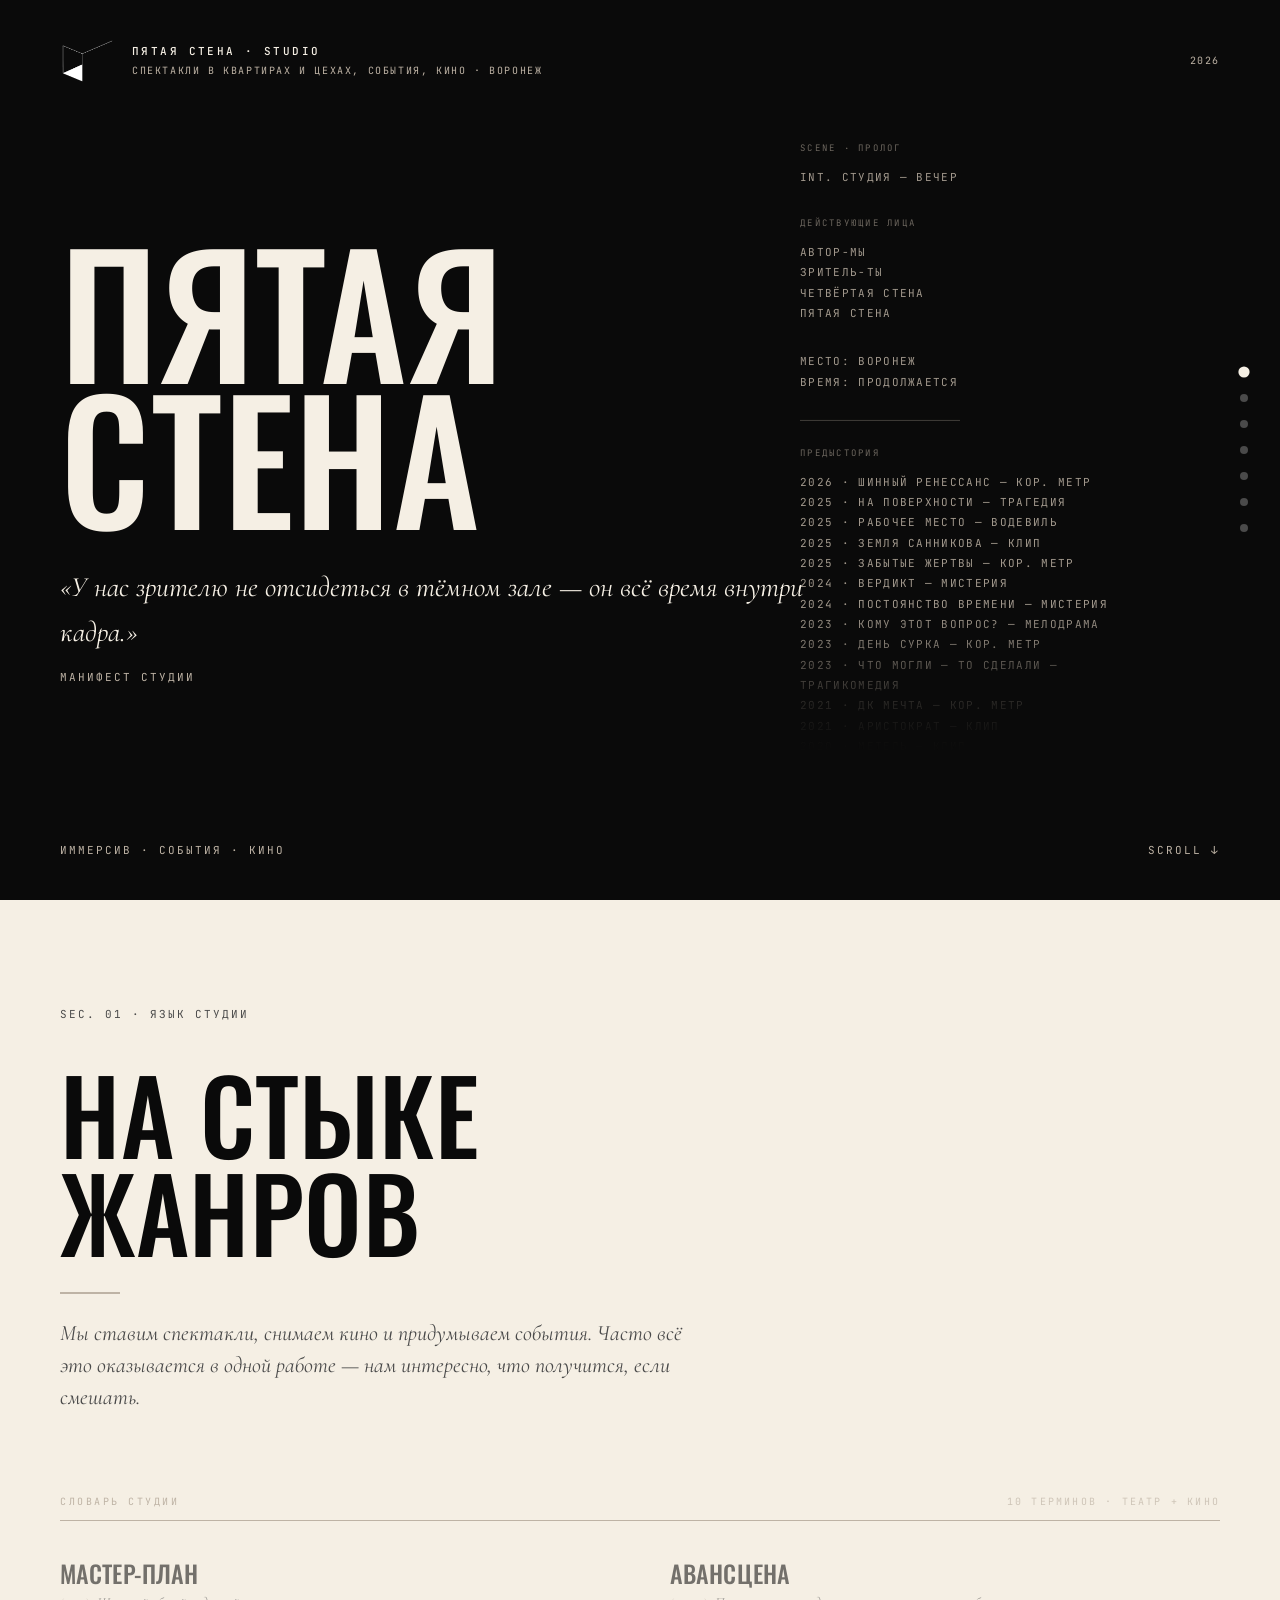
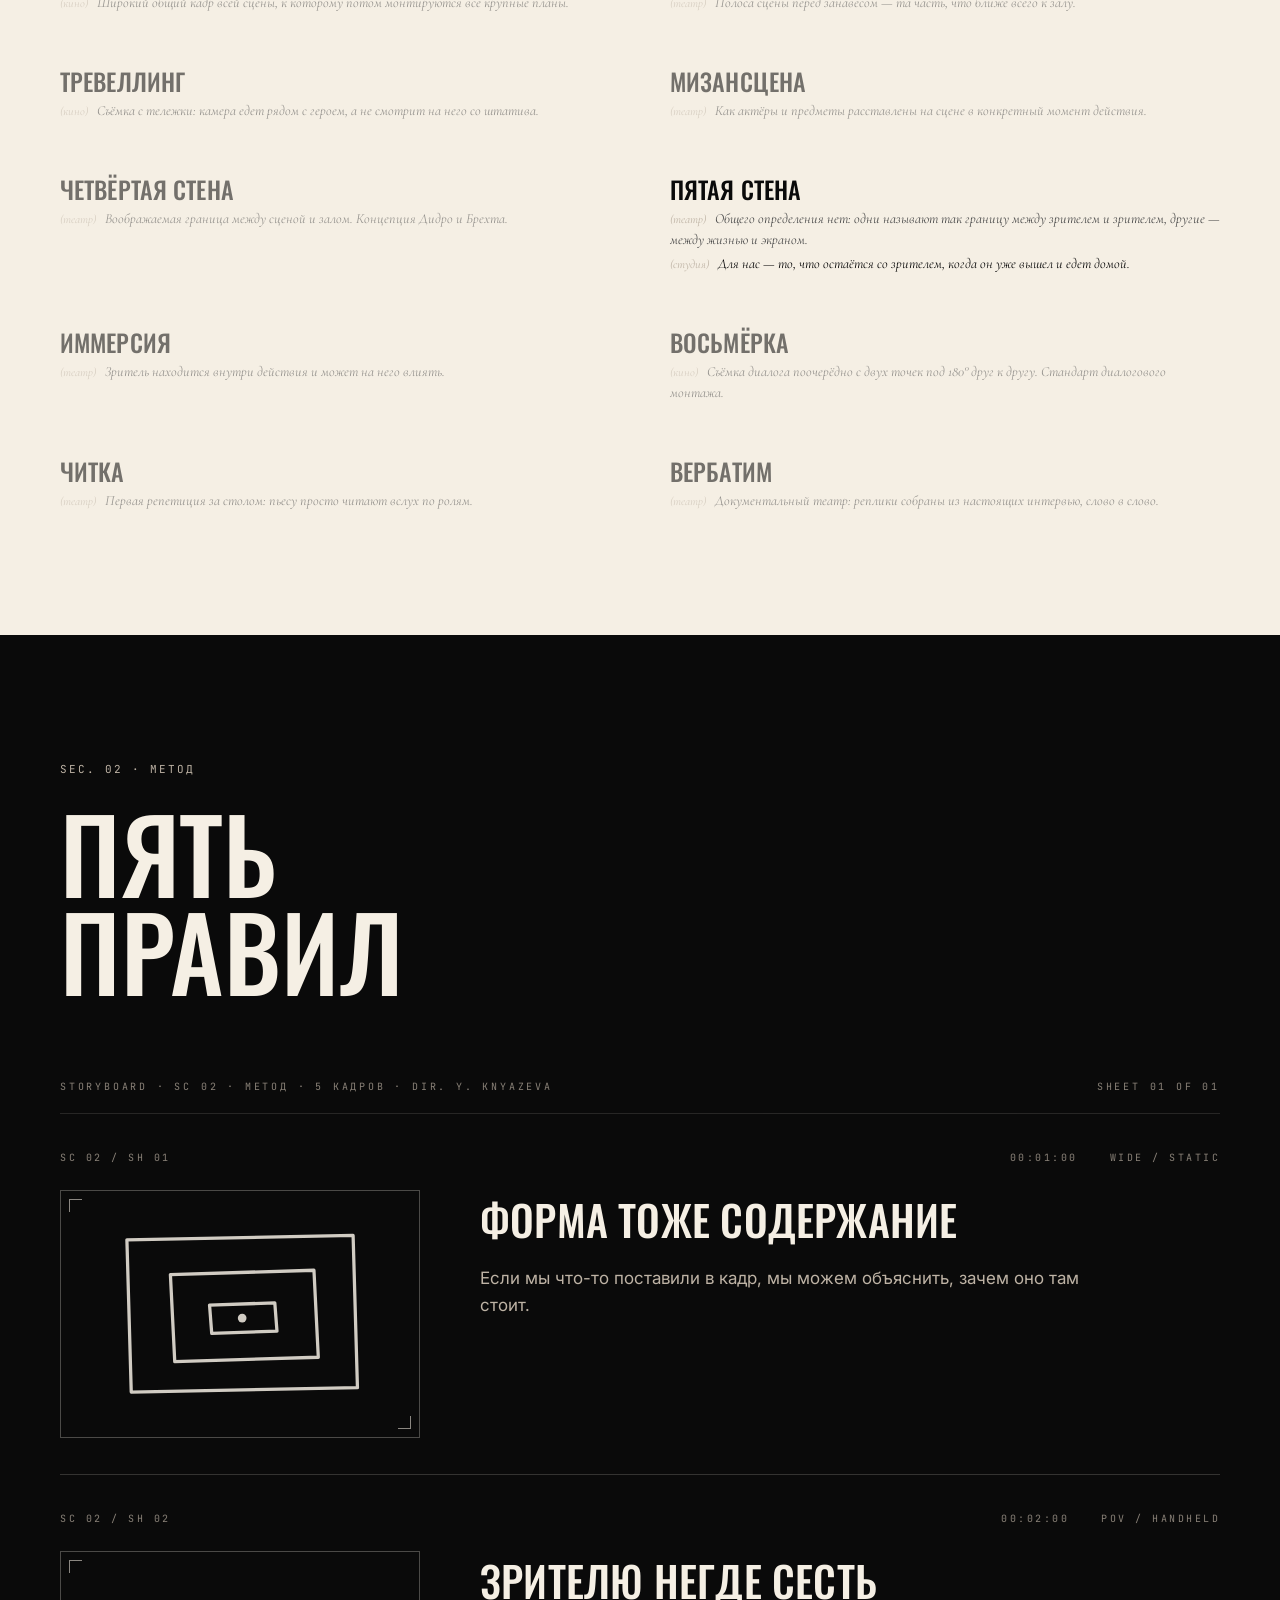
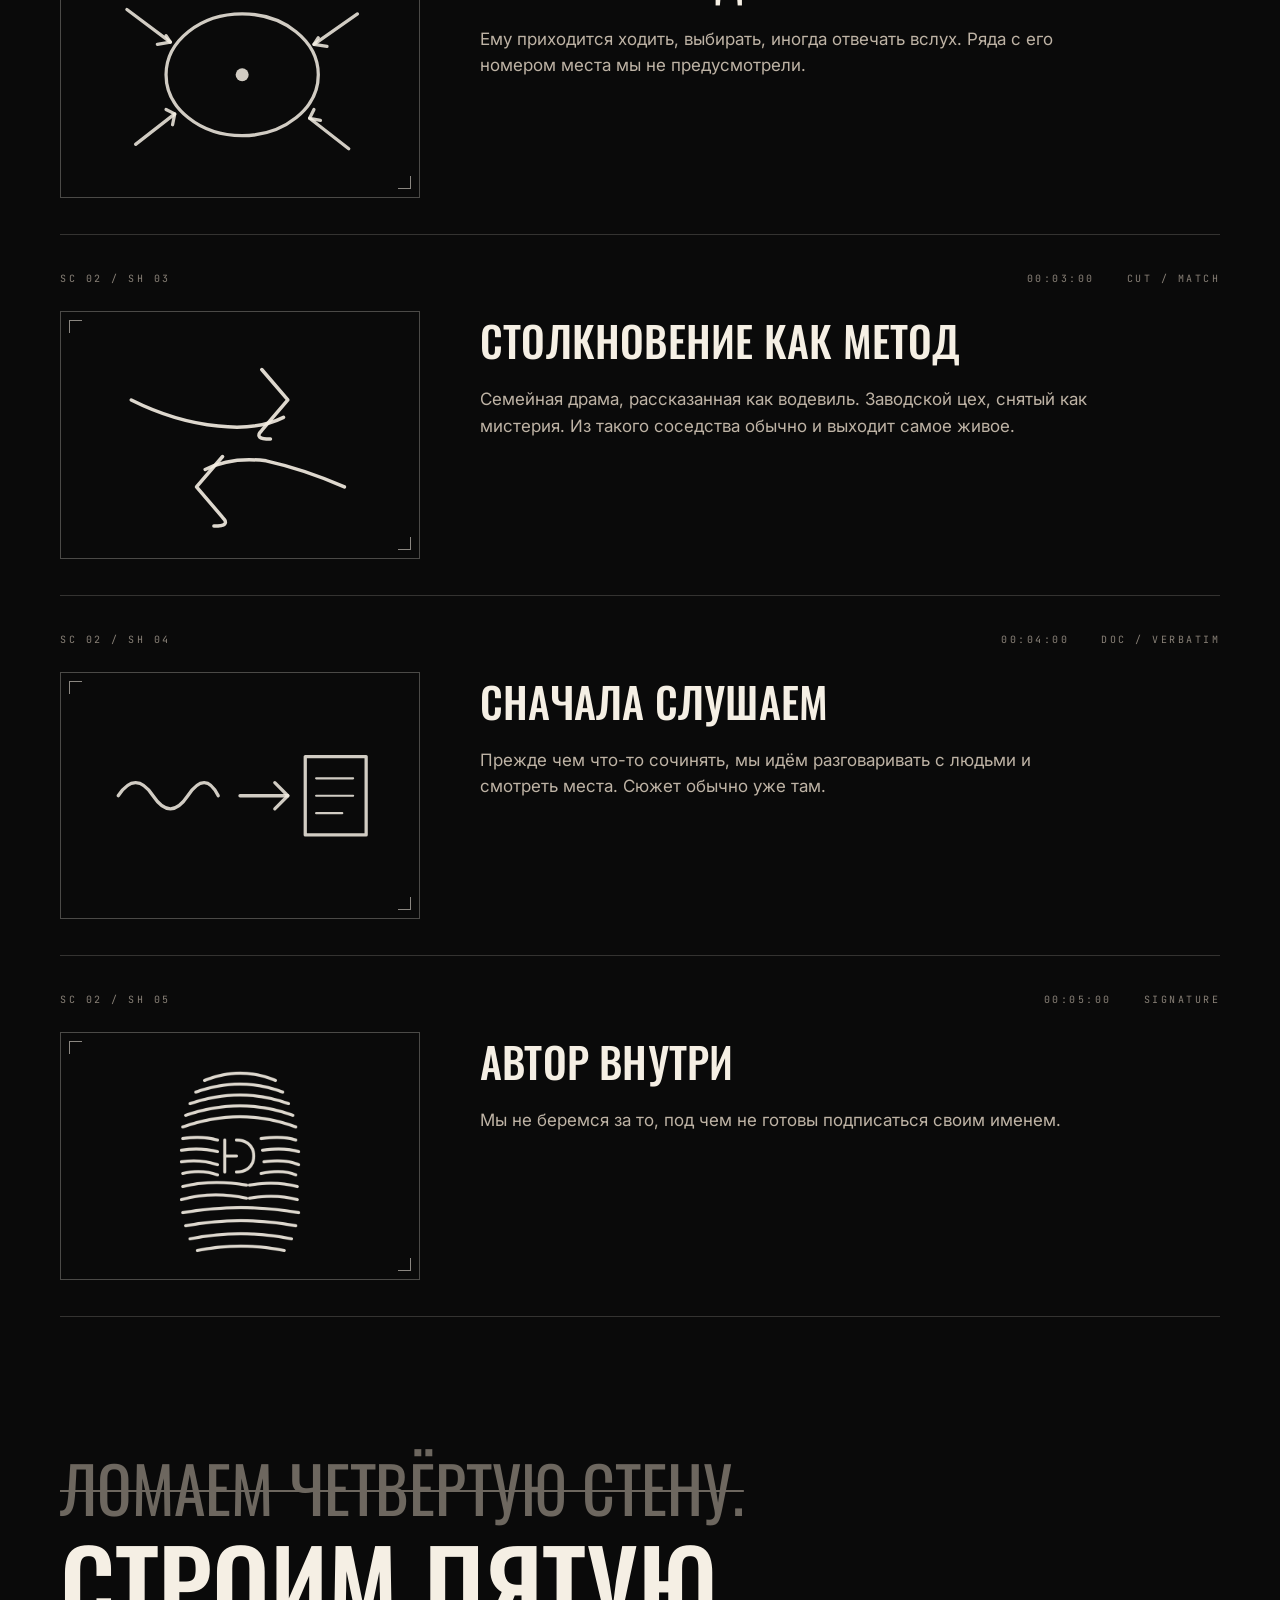
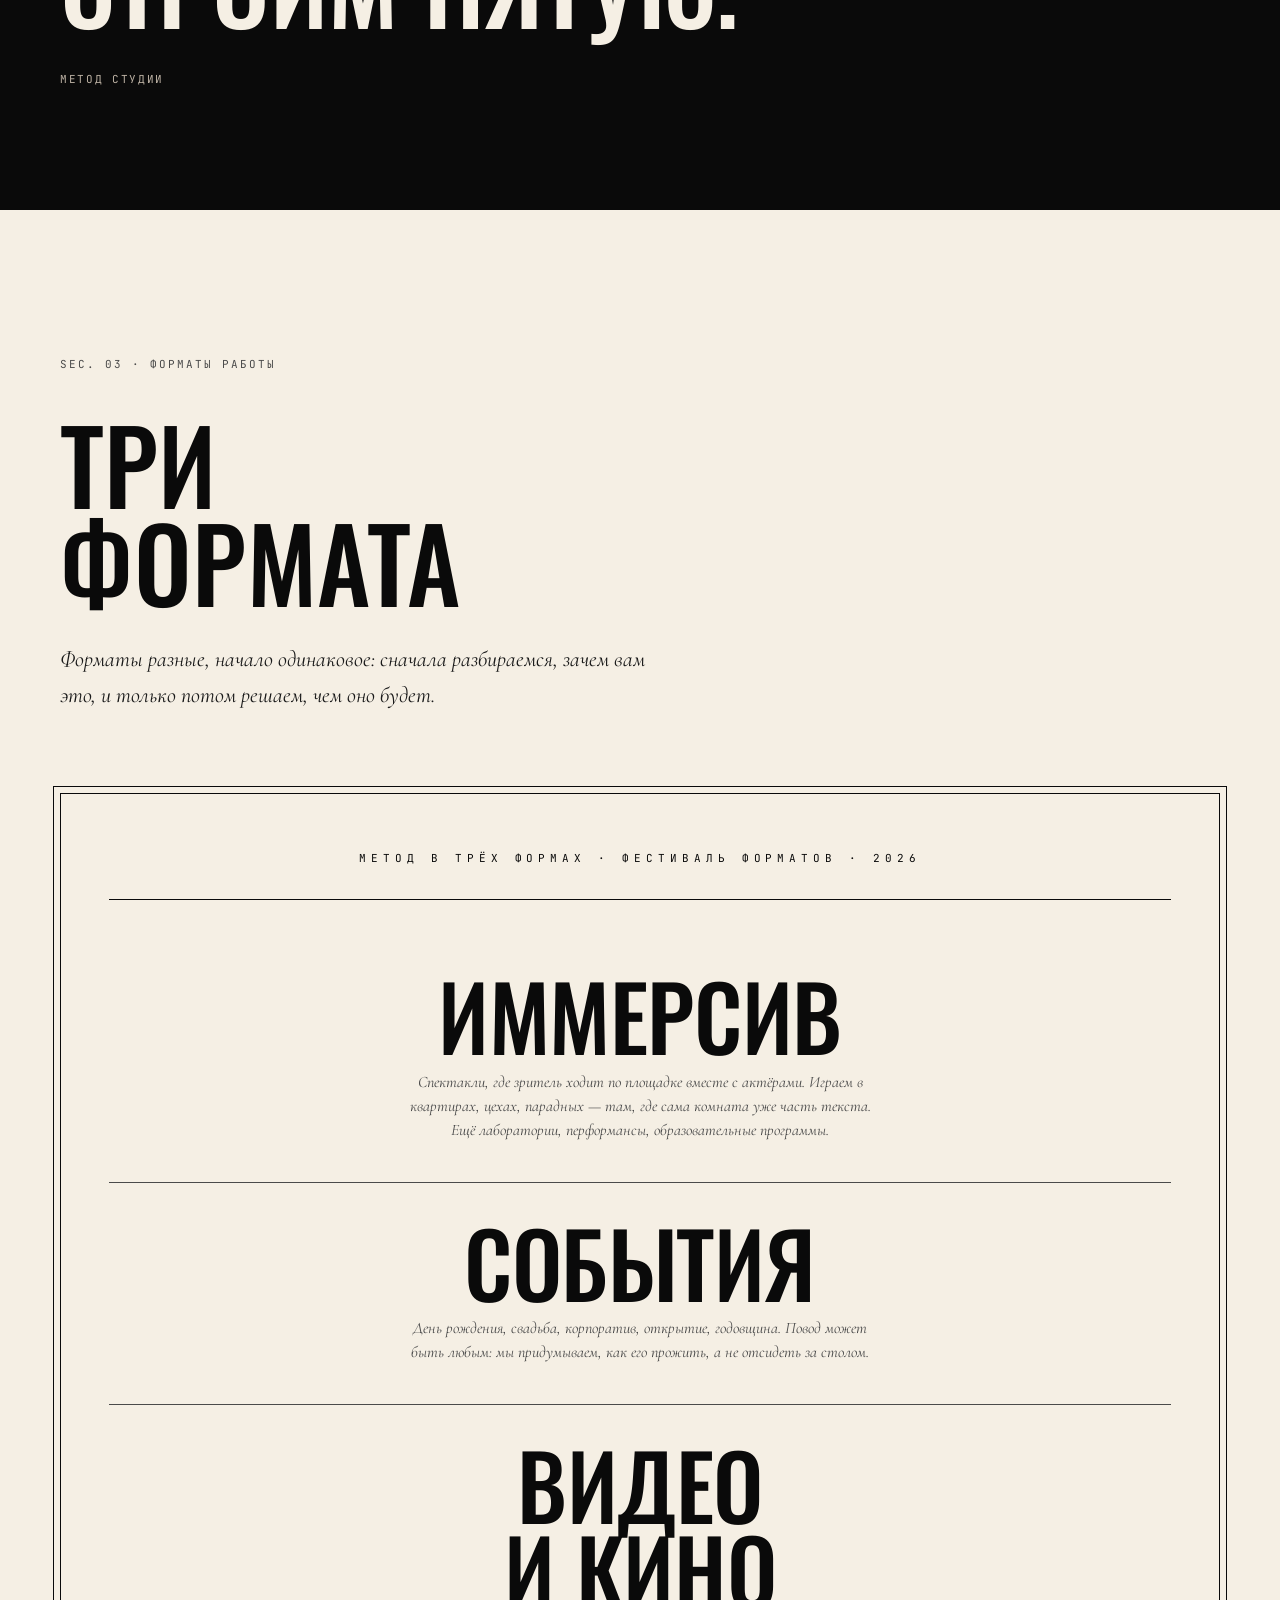
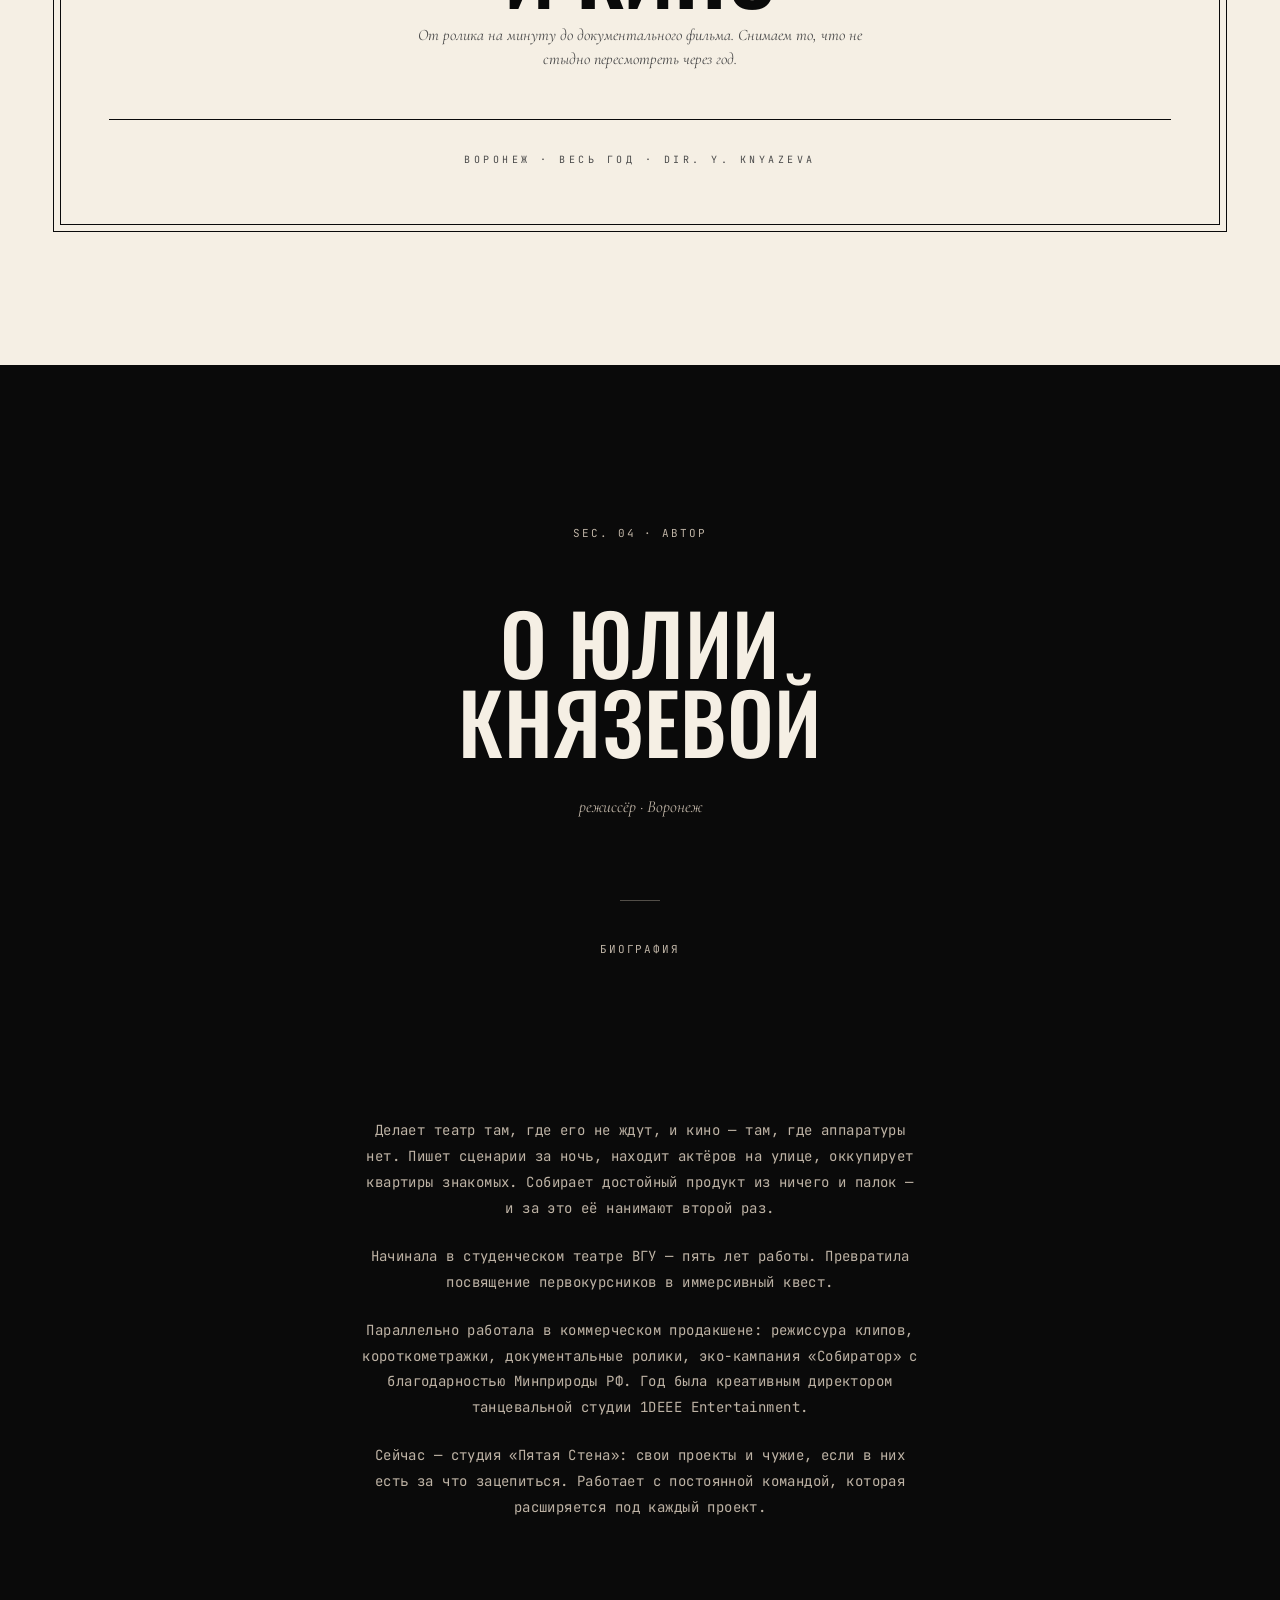
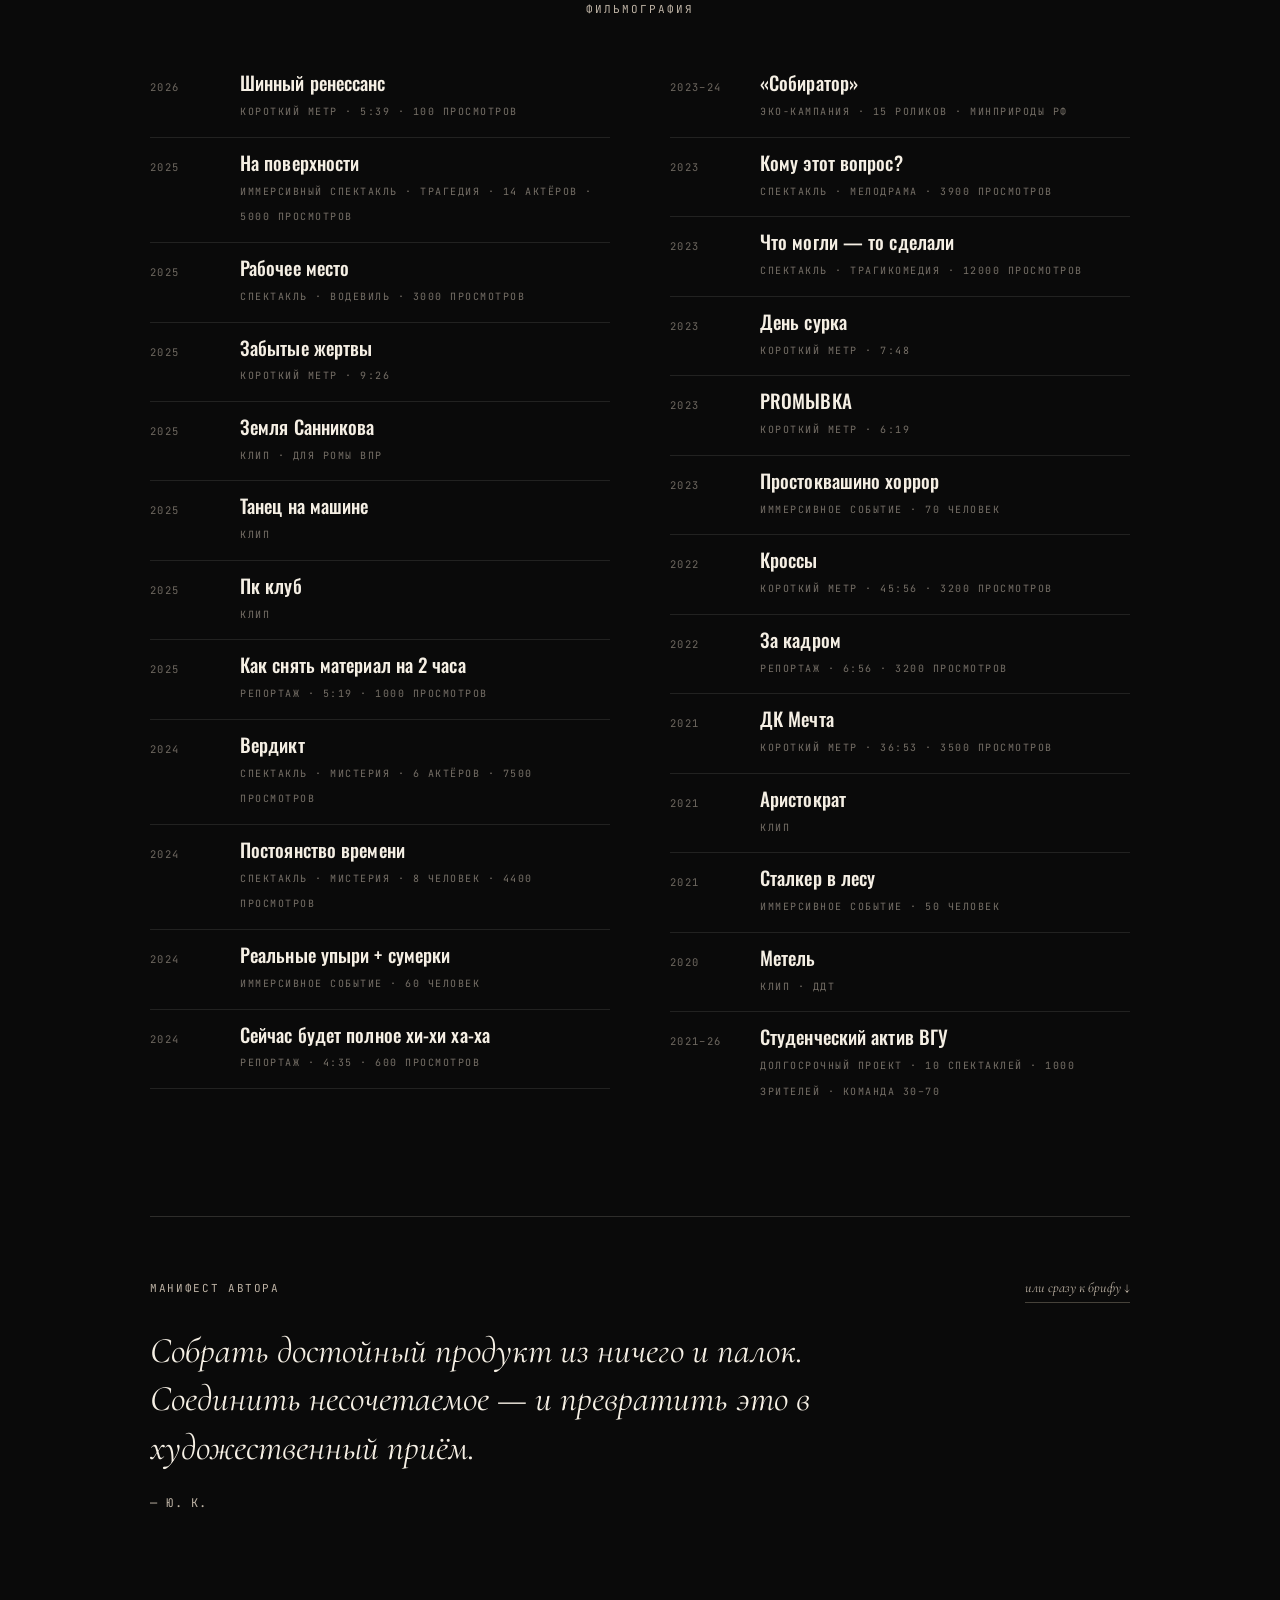
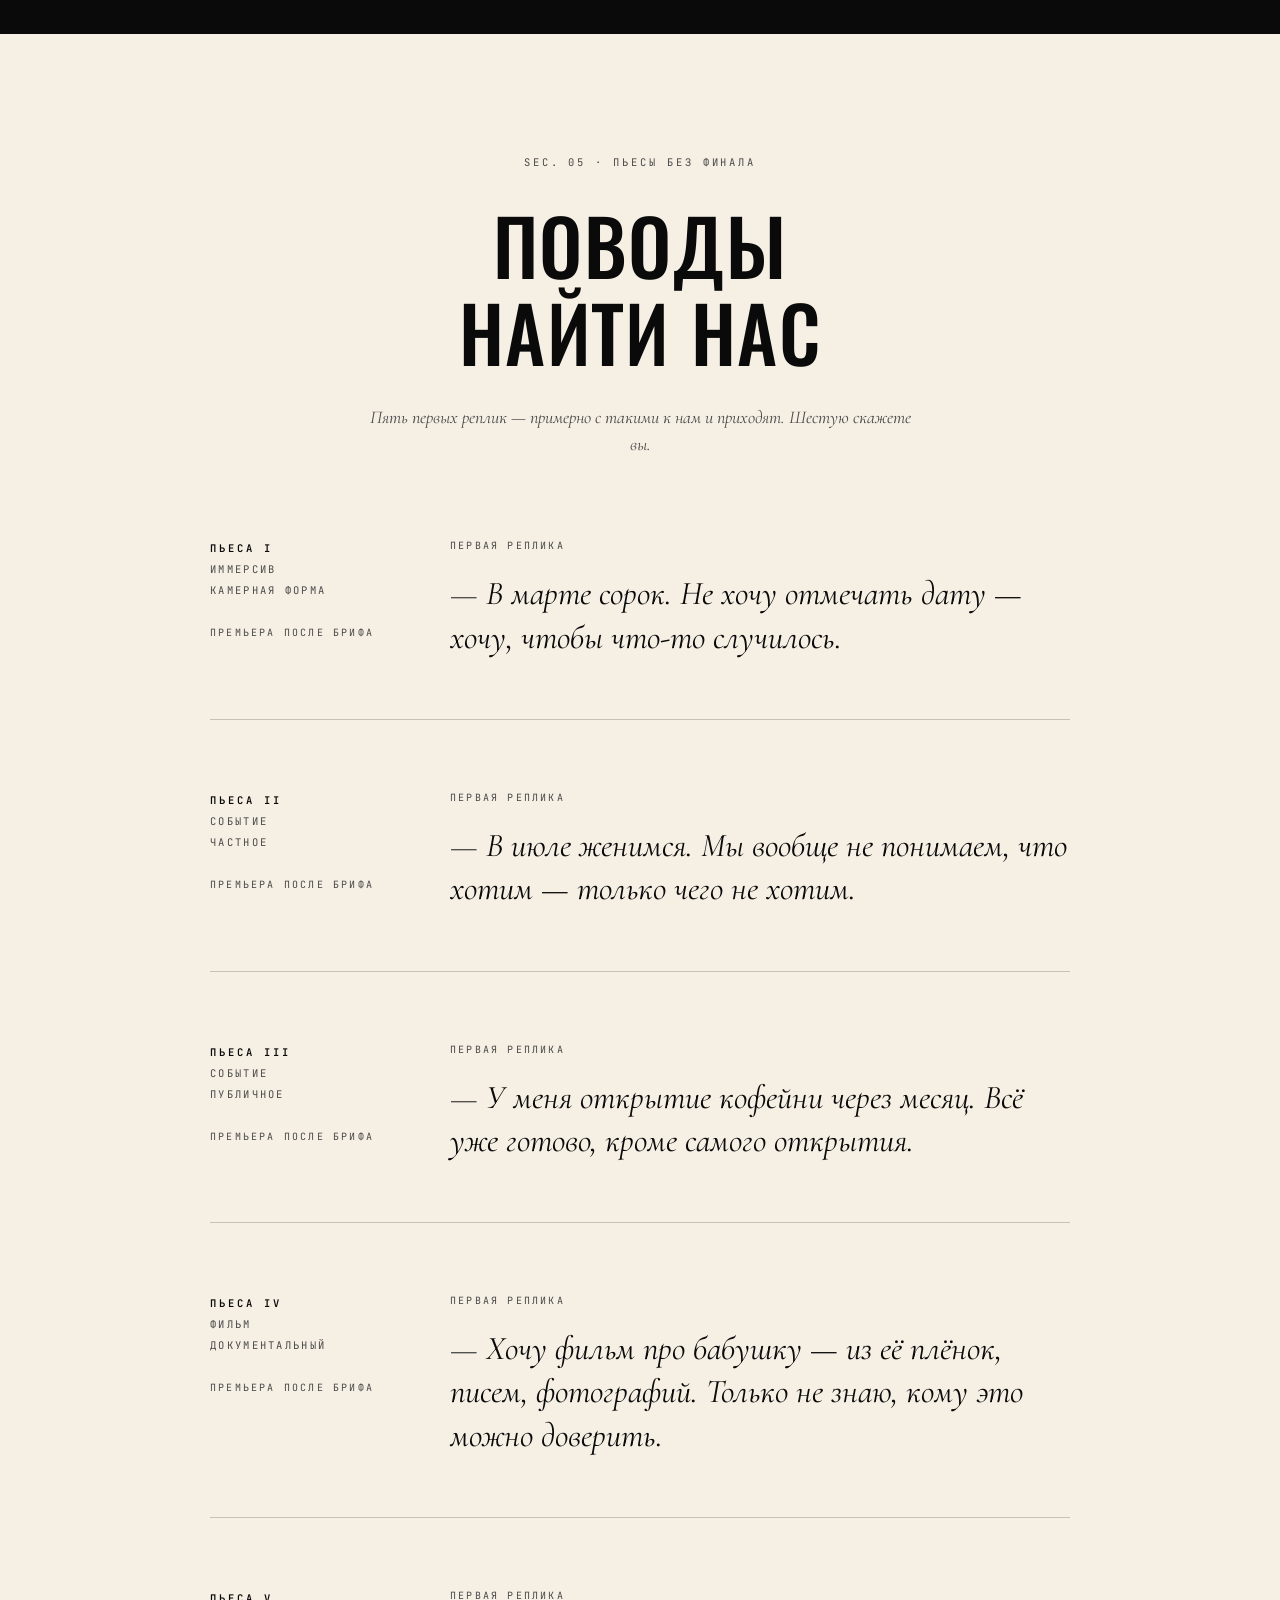
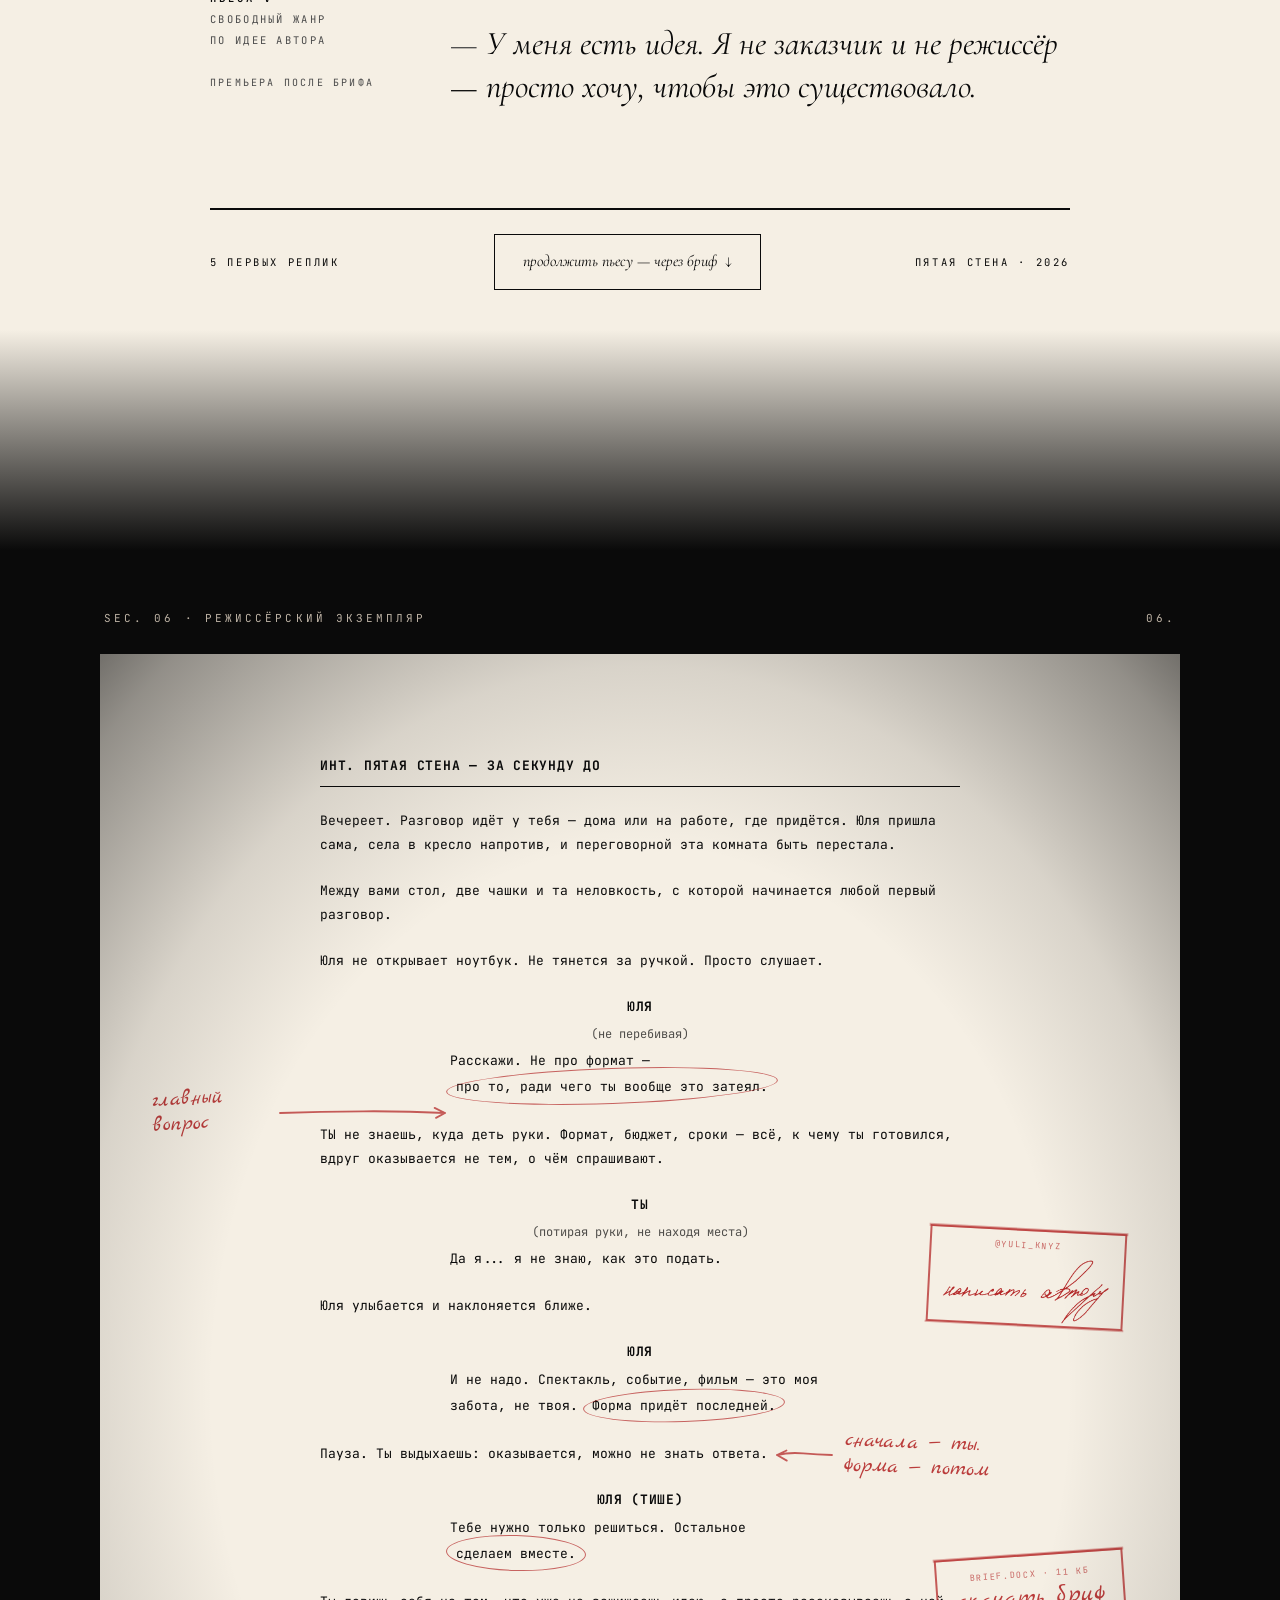
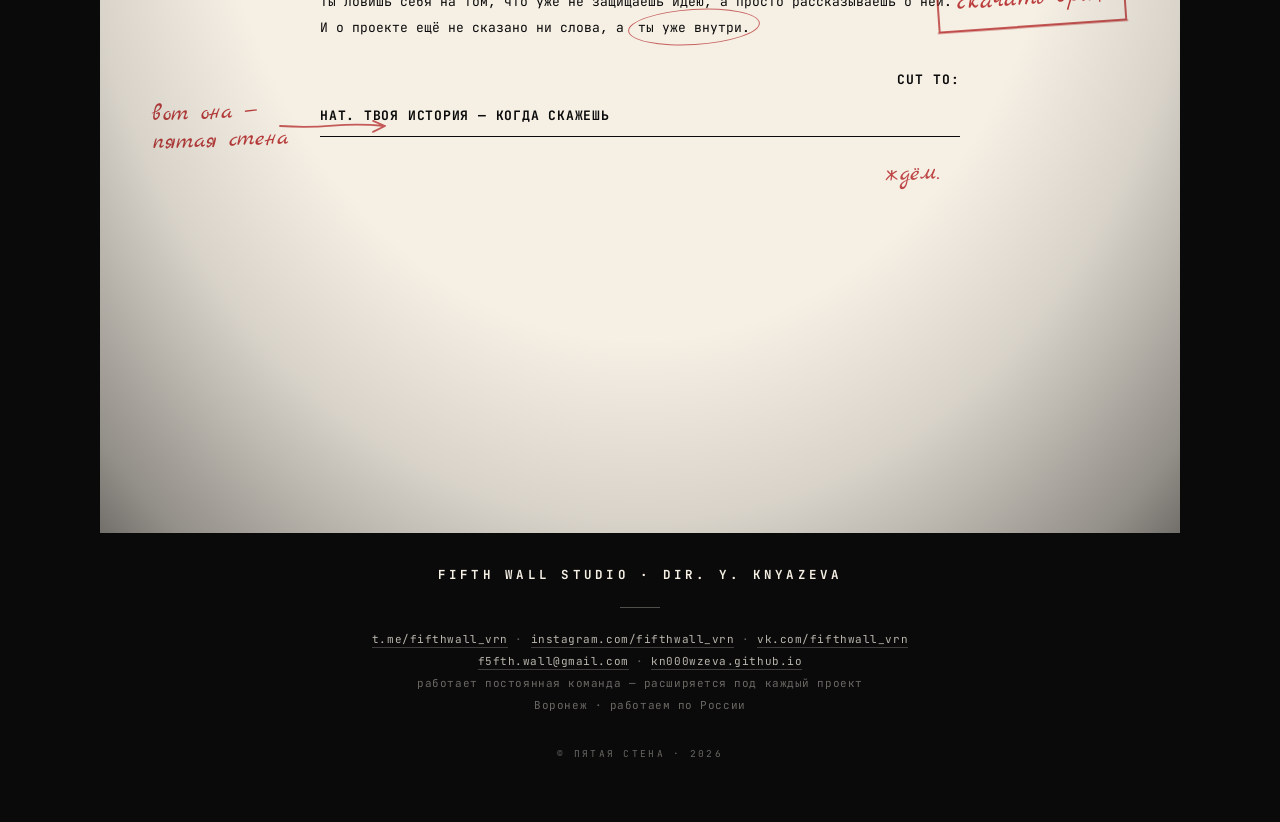
==== v2/index.html @ f8dc5086 "update" ====
<!DOCTYPE html>
<html lang="ru">
<head>
<meta charset="UTF-8">
<meta name="viewport" content="width=device-width, initial-scale=1.0">
<title>Пятая Стена · Авторская студия · Воронеж</title>
<meta name="description" content="Авторская студия «Пятая Стена» в Воронеже. Иммерсивные перформансы, события, кино. Команда собирается под проект. Ломаем четвёртую стену. Строим пятую.">
<meta property="og:title" content="Пятая Стена · Авторская студия">
<meta property="og:description" content="Иммерсив. События. Кино. Воронеж.">
<meta property="og:type" content="website">

<link rel="preconnect" href="https://fonts.googleapis.com">
<link rel="preconnect" href="https://fonts.gstatic.com" crossorigin>
<link href="https://fonts.googleapis.com/css2?family=Oswald:wght@400;500;600&family=Cormorant+Garamond:ital,wght@0,400;1,400;1,500&family=Inter:wght@300;400;500;600&family=JetBrains+Mono:wght@400;500&display=swap" rel="stylesheet">

<link rel="stylesheet" href="../style.css">
</head>
<body>

<!-- ============== ТОЧЕЧНАЯ НАВИГАЦИЯ СПРАВА ============== -->
<nav class="dot-nav" aria-label="Разделы">
  <a href="#hero" class="dot active" data-label="00 · Главная" aria-label="Главная"></a>
  <a href="#essence" class="dot" data-label="01 · Язык"></a>
  <a href="#method" class="dot" data-label="02 · Метод"></a>
  <a href="#formats" class="dot" data-label="03 · Форматы"></a>
  <a href="#author" class="dot" data-label="04 · Автор"></a>
  <a href="#requests" class="dot" data-label="05 · Поводы"></a>
  <a href="#contact" class="dot" data-label="06 · Связь"></a>
</nav>

<!-- ============== HERO ============== -->
<section id="hero" class="hero">
  <div class="top-meta">
    <div class="left">
      <div class="mark-big" role="img" aria-label="Логотип Пятой Стены"></div>
      <div class="meta-stack">
        <span class="studio">ПЯТАЯ СТЕНА · STUDIO</span>
        <span class="muted">спектакли в квартирах и цехах, события, кино · Воронеж</span>
      </div>
    </div>
    <span class="muted">2026</span>
  </div>

  <div class="right-art" aria-hidden="true" translate="no">
    <div class="art-stack">
      <div class="art-block">
        <div class="art-label">SCENE · ПРОЛОГ</div>
        <div class="art-line">INT. СТУДИЯ — ВЕЧЕР</div>
      </div>
      <div class="art-block">
        <div class="art-label">ДЕЙСТВУЮЩИЕ ЛИЦА</div>
        <div class="art-line">АВТОР-МЫ</div>
        <div class="art-line">ЗРИТЕЛЬ-ТЫ</div>
        <div class="art-line">ЧЕТВЁРТАЯ СТЕНА</div>
        <div class="art-line">ПЯТАЯ СТЕНА</div>
      </div>
      <div class="art-block">
        <div class="art-line">место: Воронеж</div>
        <div class="art-line">время: продолжается</div>
      </div>
      <div class="art-divider"></div>
      <div class="art-block">
        <div class="art-label">ПРЕДЫСТОРИЯ</div>
        <div class="art-history">
          <div class="art-line">2026 · Шинный ренессанс — кор. метр</div>
          <div class="art-line">2025 · На поверхности — трагедия</div>
          <div class="art-line">2025 · Рабочее место — водевиль</div>
          <div class="art-line">2025 · Земля Санникова — клип</div>
          <div class="art-line">2025 · Забытые жертвы — кор. метр</div>
          <div class="art-line">2024 · Вердикт — мистерия</div>
          <div class="art-line">2024 · Постоянство времени — мистерия</div>
          <div class="art-line">2023 · Кому этот вопрос? — мелодрама</div>
          <div class="art-line">2023 · День сурка — кор. метр</div>
          <div class="art-line">2023 · Что могли — то сделали — трагикомедия</div>
          <div class="art-line">2021 · ДК Мечта — кор. метр</div>
          <div class="art-line">2021 · Аристократ — клип</div>
          <div class="art-line">2020 · Метель — клип</div>
        </div>
      </div>
    </div>
  </div>

  <div class="container">
    <div class="stack">
      <h1 class="title"><span>ПЯТАЯ</span><span>СТЕНА</span></h1>
      <p class="quote">«У нас зрителю не отсидеться в тёмном зале — он всё время внутри кадра.»</p>
      <span class="quote-tag">Манифест студии</span>
    </div>
  </div>

  <div class="bottom-meta">
    <span class="muted">иммерсив · события · кино</span>
    <span class="muted">SCROLL ↓</span>
  </div>
</section>

<!-- ============== SEC.01 ЯЗЫК СТУДИИ ============== -->
<section id="essence" class="essence">
  <div class="container">
    <span class="section-label" translate="no">SEC. 01 · ЯЗЫК СТУДИИ</span>

    <div class="essence-grid">
      <div class="essence-title-block">
        <h2 class="display-h2">НА СТЫКЕ<br>ЖАНРОВ</h2>
        <div class="rule"></div>
        <p class="essence-lead">Мы ставим спектакли, снимаем кино и придумываем события. Часто всё это оказывается в одной работе — нам интересно, что получится, если смешать.</p>
      </div>

      <div class="essence-dict">
        <div class="dict-header">
          <span class="dict-title">Словарь студии</span>
          <span class="dict-count">10 терминов · театр + кино</span>
        </div>

        <div class="terms-grid">
          <dl class="term-entry">
            <dt class="term-head">Мастер-план</dt>
            <dd class="term-meaning">
              <span class="term-tag">кино</span>
              <span class="term-text">Широкий общий кадр всей сцены, к которому потом монтируются все крупные планы.</span>
            </dd>
          </dl>

          <dl class="term-entry">
            <dt class="term-head">Авансцена</dt>
            <dd class="term-meaning">
              <span class="term-tag">театр</span>
              <span class="term-text">Полоса сцены перед занавесом — та часть, что ближе всего к залу.</span>
            </dd>
          </dl>

          <dl class="term-entry">
            <dt class="term-head">Тревеллинг</dt>
            <dd class="term-meaning">
              <span class="term-tag">кино</span>
              <span class="term-text">Съёмка с тележки: камера едет рядом с героем, а не смотрит на него со штатива.</span>
            </dd>
          </dl>

          <dl class="term-entry">
            <dt class="term-head">Мизансцена</dt>
            <dd class="term-meaning">
              <span class="term-tag">театр</span>
              <span class="term-text">Как актёры и предметы расставлены на сцене в конкретный момент действия.</span>
            </dd>
          </dl>

          <dl class="term-entry">
              <dt class="term-head">Четвёртая стена</dt>
              <dd class="term-meaning">
                  <span class="term-tag">театр</span>
                  <span class="term-text">Воображаемая граница между сценой и залом. Концепция Дидро и Брехта.</span>
              </dd>
          </dl>

          <dl class="term-entry is-main">
            <dt class="term-head">Пятая стена</dt>
            <dd class="term-meaning">
              <span class="term-tag">театр</span>
              <span class="term-text">Общего определения нет: одни называют так границу между зрителем и зрителем, другие — между жизнью и экраном.</span>
            </dd>
            <dd class="term-meaning is-author">
              <span class="term-tag">студия</span>
              <span class="term-text">Для нас — то, что остаётся со зрителем, когда он уже вышел и едет домой.</span>
            </dd>
          </dl>

          <dl class="term-entry">
            <dt class="term-head">Иммерсия</dt>
            <dd class="term-meaning">
              <span class="term-tag">театр</span>
              <span class="term-text">Зритель находится внутри действия и может на него влиять.</span>
            </dd>
          </dl>

          <dl class="term-entry">
            <dt class="term-head">Восьмёрка</dt>
            <dd class="term-meaning">
              <span class="term-tag">кино</span>
              <span class="term-text">Съёмка диалога поочерёдно с двух точек под 180° друг к другу. Стандарт диалогового монтажа.</span>
            </dd>
          </dl>

          <dl class="term-entry">
            <dt class="term-head">Читка</dt>
            <dd class="term-meaning">
              <span class="term-tag">театр</span>
              <span class="term-text">Первая репетиция за столом: пьесу просто читают вслух по ролям.</span>
            </dd>
          </dl>

          <dl class="term-entry">
            <dt class="term-head">Вербатим</dt>
            <dd class="term-meaning">
              <span class="term-tag">театр</span>
              <span class="term-text">Документальный театр: реплики собраны из настоящих интервью, слово в слово.</span>
            </dd>
          </dl>
        </div>
      </div>
    </div>
  </div>
</section>

<!-- ============== SEC.02 МЕТОД · ПЯТЬ ПРАВИЛ ============== -->
<section id="method" class="method">
  <div class="container">
    <span class="section-label" translate="no">SEC. 02 · МЕТОД</span>
    <h2 class="display-h2 light">ПЯТЬ<br>ПРАВИЛ</h2>

    <div class="storyboard">
      <div class="storyboard-header">
        <span>STORYBOARD · SC 02 · МЕТОД · 5 КАДРОВ · DIR. Y. KNYAZEVA</span>
        <span>SHEET 01 OF 01</span>
      </div>

      <div class="storyboard-list" translate="no">
        <article class="shot">
          <div class="shot-bar">
            <span class="bar-left">SC 02 / SH 01</span>
            <span class="bar-right"><span>00:01:00</span><span>WIDE / STATIC</span></span>
          </div>
          <div class="shot-row">
            <div class="shot-frame">
              <svg viewBox="0 0 140 100" xmlns="http://www.w3.org/2000/svg" aria-hidden="true">
                <path d="M 18 16 L 122 14 L 124 84 L 20 86 Z" stroke="#f5efe4" stroke-width="1.5" fill="none" stroke-linecap="round" stroke-linejoin="round" opacity="0.85"/>
                <path d="M 38 32 L 104 30 L 106 70 L 40 72 Z" stroke="#f5efe4" stroke-width="1.5" fill="none" stroke-linecap="round" stroke-linejoin="round" opacity="0.85"/>
                <path d="M 56 46 L 86 45 L 87 58 L 57 59 Z" stroke="#f5efe4" stroke-width="1.5" fill="none" stroke-linecap="round" stroke-linejoin="round" opacity="0.85"/>
                <circle cx="71" cy="52" r="2" fill="#f5efe4" opacity="0.85"/>
              </svg>
            </div>
            <div class="shot-body">
              <h3>ФОРМА ТОЖЕ СОДЕРЖАНИЕ</h3>
              <p>Если мы что-то поставили в кадр, мы можем объяснить, зачем оно там стоит.</p>
            </div>
          </div>
        </article>

        <article class="shot">
          <div class="shot-bar">
            <span class="bar-left">SC 02 / SH 02</span>
            <span class="bar-right"><span>00:02:00</span><span>POV / HANDHELD</span></span>
          </div>
          <div class="shot-row">
            <div class="shot-frame">
              <svg viewBox="0 0 140 100" xmlns="http://www.w3.org/2000/svg" aria-hidden="true">
                <ellipse cx="71" cy="50" rx="35" ry="28" stroke="#f5efe4" stroke-width="1.5" fill="none" stroke-linecap="round" stroke-linejoin="round" opacity="0.85"/>
                <circle cx="71" cy="50" r="3" fill="#f5efe4" opacity="0.85"/>
                <path d="M 18 20 L 38 35" stroke="#f5efe4" stroke-width="1.5" fill="none" stroke-linecap="round" stroke-linejoin="round" opacity="0.85"/>
                <path d="M 36 32 L 38 35 L 32 36" stroke="#f5efe4" stroke-width="1.5" fill="none" stroke-linecap="round" stroke-linejoin="round" opacity="0.85"/>
                <path d="M 124 22 L 104 36" stroke="#f5efe4" stroke-width="1.5" fill="none" stroke-linecap="round" stroke-linejoin="round" opacity="0.85"/>
                <path d="M 106 33 L 104 36 L 110 37" stroke="#f5efe4" stroke-width="1.5" fill="none" stroke-linecap="round" stroke-linejoin="round" opacity="0.85"/>
                <path d="M 22 82 L 40 68" stroke="#f5efe4" stroke-width="1.5" fill="none" stroke-linecap="round" stroke-linejoin="round" opacity="0.85"/>
                <path d="M 36 66 L 40 68 L 39 73" stroke="#f5efe4" stroke-width="1.5" fill="none" stroke-linecap="round" stroke-linejoin="round" opacity="0.85"/>
                <path d="M 120 84 L 102 70" stroke="#f5efe4" stroke-width="1.5" fill="none" stroke-linecap="round" stroke-linejoin="round" opacity="0.85"/>
                <path d="M 104 66 L 102 70 L 107 71" stroke="#f5efe4" stroke-width="1.5" fill="none" stroke-linecap="round" stroke-linejoin="round" opacity="0.85"/>
              </svg>
            </div>
            <div class="shot-body">
              <h3>ЗРИТЕЛЮ НЕГДЕ СЕСТЬ</h3>
              <p>Ему приходится ходить, выбирать, иногда отвечать вслух. Ряда с его номером места мы не предусмотрели.</p>
            </div>
          </div>
        </article>

        <article class="shot">
          <div class="shot-bar">
            <span class="bar-left">SC 02 / SH 03</span>
            <span class="bar-right"><span>00:03:00</span><span>CUT / MATCH</span></span>
          </div>
          <div class="shot-row">
            <div class="shot-frame">
              <svg viewBox="0 0 140 100" xmlns="http://www.w3.org/2000/svg" aria-hidden="true">
                <path d="M 20 34 Q 40 44 60 46 Q 78 48 90 42" stroke="#f5efe4" stroke-width="1.6" fill="none" stroke-linecap="round" stroke-linejoin="round" opacity="0.9"/>
                <path d="M 118 74 Q 100 66 82 62 Q 66 60 54 66" stroke="#f5efe4" stroke-width="1.6" fill="none" stroke-linecap="round" stroke-linejoin="round" opacity="0.9"/>
                <path d="M 80 20 L 92 34 L 80 48 Q 76 52 84 52" stroke="#f5efe4" stroke-width="1.6" fill="none" stroke-linecap="round" stroke-linejoin="round" opacity="0.9"/>
                <path d="M 62 60 L 50 74 L 62 88 Q 66 92 58 92" stroke="#f5efe4" stroke-width="1.6" fill="none" stroke-linecap="round" stroke-linejoin="round" opacity="0.9"/>
              </svg>
            </div>
            <div class="shot-body">
              <h3>СТОЛКНОВЕНИЕ КАК МЕТОД</h3>
              <p>Семейная драма, рассказанная как водевиль. Заводской цех, снятый как мистерия. Из такого соседства обычно и выходит самое живое.</p>
            </div>
          </div>
        </article>

        <article class="shot">
          <div class="shot-bar">
            <span class="bar-left">SC 02 / SH 04</span>
            <span class="bar-right"><span>00:04:00</span><span>DOC / VERBATIM</span></span>
          </div>
          <div class="shot-row">
            <div class="shot-frame">
              <svg viewBox="0 0 140 100" xmlns="http://www.w3.org/2000/svg" aria-hidden="true">
                <path d="M 14 50 Q 22 38 30 50 T 46 50 T 60 50" stroke="#f5efe4" stroke-width="1.5" fill="none" stroke-linecap="round" stroke-linejoin="round" opacity="0.85"/>
                <path d="M 70 50 L 92 50" stroke="#f5efe4" stroke-width="1.5" fill="none" stroke-linecap="round" stroke-linejoin="round" opacity="0.85"/>
                <path d="M 86 44 L 92 50 L 86 56" stroke="#f5efe4" stroke-width="1.5" fill="none" stroke-linecap="round" stroke-linejoin="round" opacity="0.85"/>
                <rect x="100" y="32" width="28" height="36" stroke="#f5efe4" stroke-width="1.5" fill="none" stroke-linecap="round" stroke-linejoin="round" opacity="0.85"/>
                <path d="M 105 42 L 122 42" stroke="#f5efe4" stroke-width="1" fill="none" stroke-linecap="round" stroke-linejoin="round" opacity="0.85"/>
                <path d="M 105 50 L 122 50" stroke="#f5efe4" stroke-width="1" fill="none" stroke-linecap="round" stroke-linejoin="round" opacity="0.85"/>
                <path d="M 105 58 L 117 58" stroke="#f5efe4" stroke-width="1" fill="none" stroke-linecap="round" stroke-linejoin="round" opacity="0.85"/>
              </svg>
            </div>
            <div class="shot-body">
              <h3>СНАЧАЛА СЛУШАЕМ</h3>
              <p>Прежде чем что-то сочинять, мы идём разговаривать с людьми и смотреть места. Сюжет обычно уже там.</p>
            </div>
          </div>
        </article>

        <article class="shot">
          <div class="shot-bar">
            <span class="bar-left">SC 02 / SH 05</span>
            <span class="bar-right"><span>00:05:00</span><span>SIGNATURE</span></span>
          </div>
          <div class="shot-row">
            <div class="shot-frame">
              <img src="../fingerprint.png" alt="" class="shot-fingerprint" aria-hidden="true">
            </div>
            <div class="shot-body">
              <h3>АВТОР ВНУТРИ</h3>
              <p>Мы не беремся за то, под чем не готовы подписаться своим именем.</p>
            </div>
          </div>
        </article>
      </div>
    </div>

    <div class="method-statement">
      <blockquote class="big-quote">
        <span class="line-1">ЛОМАЕМ ЧЕТВЁРТУЮ СТЕНУ.</span>
        <span class="line-2">СТРОИМ ПЯТУЮ.</span>
      </blockquote>
      <span class="meta">МЕТОД СТУДИИ</span>
    </div>
  </div>
</section>

<!-- ============== SEC.03 ФОРМАТЫ ============== -->
<section id="formats" class="formats">
  <div class="container">
    <span class="section-label" translate="no">SEC. 03 · ФОРМАТЫ РАБОТЫ</span>
    <h2 class="display-h2">ТРИ<br>ФОРМАТА</h2>

    <p class="formats-intro">Форматы разные, начало одинаковое: сначала разбираемся, зачем вам это, и только потом решаем, чем оно будет.</p>

    <div class="formats-grid">
      <article class="format">
        <span class="format-num">01</span>
        <h3>ИММЕРСИВ</h3>
        <p>Спектакли, где зритель ходит по площадке вместе с актёрами. Играем в квартирах, цехах, парадных — там, где сама комната уже часть текста. Ещё лаборатории, перформансы, образовательные программы.</p>
      </article>

      <article class="format">
        <span class="format-num">02</span>
        <h3>СОБЫТИЯ</h3>
        <p>День рождения, свадьба, корпоратив, открытие, годовщина. Повод может быть любым: мы придумываем, как его прожить, а не отсидеть за столом.</p>
      </article>

      <article class="format">
        <span class="format-num">03</span>
        <h3>ВИДЕО<br>И КИНО</h3>
        <p>От ролика на минуту до документального фильма. Снимаем то, что не стыдно пересмотреть через год.</p>
      </article>
    </div>
  </div>
</section>

<!-- ============== SEC.04 АВТОР ============== -->
<!-- ============== SEC.04 АВТОР · О ЮЛИИ КНЯЗЕВОЙ (V2 — титры) ============== -->
<section id="author" class="author">
  <div class="container">
    <div class="author-header">
      <span class="section-label light" translate="no">SEC. 04 · АВТОР</span>
      <h2 class="author-title">О&nbsp;ЮЛИИ<br>КНЯЗЕВОЙ</h2>
      <p class="author-role">режиссёр · Воронеж</p>
      <span class="author-divider"></span>
      <span class="section-label light" translate="no">биография</span>
    </div>

    <div class="author-bio">
      <p>Делает театр там, где его не ждут, и кино — там, где аппаратуры нет. Пишет сценарии за ночь, находит актёров на улице, оккупирует квартиры знакомых. Собирает достойный продукт из ничего и палок — и за это её нанимают второй раз.</p>
      <p>Начинала в студенческом театре ВГУ — пять лет работы. Превратила посвящение первокурсников в иммерсивный квест.</p>
      <p>Параллельно работала в коммерческом продакшене: режиссура клипов, короткометражки, документальные ролики, эко-кампания «Собиратор» с благодарностью Минприроды РФ. Год была креативным директором танцевальной студии 1DEEE Entertainment.</p>
      <p>Сейчас — студия «Пятая Стена»: свои проекты и чужие, если в них есть за что зацепиться. Работает с постоянной командой, которая расширяется под каждый проект.</p>
    </div>

    <span class="section-label light filmo-label" translate="no">фильмография</span>

    <div class="filmo-two-col">
      <a class="filmo-item" href="https://kn000wzeva.github.io/#short-films" target="_blank" rel="noopener"><span class="year">2026</span><div><h4>Шинный ренессанс</h4><span class="meta">короткий метр · 5:39 · 100 просмотров</span></div></a>
      <a class="filmo-item" href="https://kn000wzeva.github.io/#theatre" target="_blank" rel="noopener"><span class="year">2025</span><div><h4>На поверхности</h4><span class="meta">иммерсивный спектакль · трагедия · 14 актёров · 5000 просмотров</span></div></a>
      <a class="filmo-item" href="https://kn000wzeva.github.io/#theatre" target="_blank" rel="noopener"><span class="year">2025</span><div><h4>Рабочее место</h4><span class="meta">спектакль · водевиль · 3000 просмотров</span></div></a>
      <a class="filmo-item" href="https://kn000wzeva.github.io/#short-films" target="_blank" rel="noopener"><span class="year">2025</span><div><h4>Забытые жертвы</h4><span class="meta">короткий метр · 9:26</span></div></a>
      <a class="filmo-item" href="https://kn000wzeva.github.io/#clips" target="_blank" rel="noopener"><span class="year">2025</span><div><h4>Земля Санникова</h4><span class="meta">клип · для Ромы ВПР</span></div></a>
      <a class="filmo-item" href="https://kn000wzeva.github.io/#clips" target="_blank" rel="noopener"><span class="year">2025</span><div><h4>Танец на машине</h4><span class="meta">клип</span></div></a>
      <a class="filmo-item" href="https://kn000wzeva.github.io/#clips" target="_blank" rel="noopener"><span class="year">2025</span><div><h4>Пк клуб</h4><span class="meta">клип</span></div></a>
      <a class="filmo-item" href="https://kn000wzeva.github.io/#reports" target="_blank" rel="noopener"><span class="year">2025</span><div><h4>Как снять материал на 2 часа</h4><span class="meta">репортаж · 5:19 · 1000 просмотров</span></div></a>
      <a class="filmo-item" href="https://kn000wzeva.github.io/#theatre" target="_blank" rel="noopener"><span class="year">2024</span><div><h4>Вердикт</h4><span class="meta">спектакль · мистерия · 6 актёров · 7500 просмотров</span></div></a>
      <a class="filmo-item" href="https://kn000wzeva.github.io/#theatre" target="_blank" rel="noopener"><span class="year">2024</span><div><h4>Постоянство времени</h4><span class="meta">спектакль · мистерия · 8 человек · 4400 просмотров</span></div></a>
      <a class="filmo-item" href="https://kn000wzeva.github.io/#events" target="_blank" rel="noopener"><span class="year">2024</span><div><h4>Реальные упыри + сумерки</h4><span class="meta">иммерсивное событие · 60 человек</span></div></a>
      <a class="filmo-item" href="https://kn000wzeva.github.io/#reports" target="_blank" rel="noopener"><span class="year">2024</span><div><h4>Сейчас будет полное хи-хи ха-ха</h4><span class="meta">репортаж · 4:35 · 600 просмотров</span></div></a>
      <div class="filmo-item"><span class="year">2023–24</span><div><h4>«Собиратор»</h4><span class="meta">эко-кампания · 15 роликов · Минприроды РФ</span></div></div>
      <a class="filmo-item" href="https://kn000wzeva.github.io/#theatre" target="_blank" rel="noopener"><span class="year">2023</span><div><h4>Кому этот вопрос?</h4><span class="meta">спектакль · мелодрама · 3900 просмотров</span></div></a>
      <a class="filmo-item" href="https://kn000wzeva.github.io/#theatre" target="_blank" rel="noopener"><span class="year">2023</span><div><h4>Что могли — то сделали</h4><span class="meta">спектакль · трагикомедия · 12000 просмотров</span></div></a>
      <a class="filmo-item" href="https://kn000wzeva.github.io/#short-films" target="_blank" rel="noopener"><span class="year">2023</span><div><h4>День сурка</h4><span class="meta">короткий метр · 7:48</span></div></a>
      <a class="filmo-item" href="https://kn000wzeva.github.io/#short-films" target="_blank" rel="noopener"><span class="year">2023</span><div><h4>PROМЫВКА</h4><span class="meta">короткий метр · 6:19</span></div></a>
      <a class="filmo-item" href="https://kn000wzeva.github.io/#events" target="_blank" rel="noopener"><span class="year">2023</span><div><h4>Простоквашино хоррор</h4><span class="meta">иммерсивное событие · 70 человек</span></div></a>
      <a class="filmo-item" href="https://kn000wzeva.github.io/#short-films" target="_blank" rel="noopener"><span class="year">2022</span><div><h4>Кроссы</h4><span class="meta">короткий метр · 45:56 · 3200 просмотров</span></div></a>
      <a class="filmo-item" href="https://kn000wzeva.github.io/#reports" target="_blank" rel="noopener"><span class="year">2022</span><div><h4>За кадром</h4><span class="meta">репортаж · 6:56 · 3200 просмотров</span></div></a>
      <a class="filmo-item" href="https://kn000wzeva.github.io/#short-films" target="_blank" rel="noopener"><span class="year">2021</span><div><h4>ДК Мечта</h4><span class="meta">короткий метр · 36:53 · 3500 просмотров</span></div></a>
      <a class="filmo-item" href="https://kn000wzeva.github.io/#clips" target="_blank" rel="noopener"><span class="year">2021</span><div><h4>Аристократ</h4><span class="meta">клип</span></div></a>
      <a class="filmo-item" href="https://kn000wzeva.github.io/#events" target="_blank" rel="noopener"><span class="year">2021</span><div><h4>Сталкер в лесу</h4><span class="meta">иммерсивное событие · 50 человек</span></div></a>
      <a class="filmo-item" href="https://kn000wzeva.github.io/#clips" target="_blank" rel="noopener"><span class="year">2020</span><div><h4>Метель</h4><span class="meta">клип · ДДТ</span></div></a>
      <div class="filmo-item"><span class="year">2021–26</span><div><h4>Студенческий актив ВГУ</h4><span class="meta">долгосрочный проект · 10 спектаклей · 1000 зрителей · команда 30–70</span></div></div>
    </div>

    <div class="author-manifesto">
      <div class="manifesto-head">
        <span class="meta">МАНИФЕСТ АВТОРА</span>
        <a href="#contact" class="author-brief-hint">или сразу к брифу ↓</a>
      </div>
      <blockquote>
        Собрать достойный продукт из ничего и палок.<br>
        Соединить несочетаемое — и превратить это в художественный приём.
      </blockquote>
      <span class="author-sig">— Ю. К.</span>
    </div>
  </div>
</section>

<style>
  .manifesto-head {
    display: flex;
    justify-content: space-between;
    align-items: baseline;
    margin-bottom: 24px;
    gap: 40px;
  }
  .manifesto-head .meta { margin-bottom: 0 !important; }
  .author-brief-hint {
    font-family: var(--f-italic);
    font-style: italic;
    font-size: 14px;
    color: var(--dym);
    text-decoration: none;
    border-bottom: 1px solid rgba(210,196,168,0.3);
    padding-bottom: 2px;
    transition: color 0.25s ease, border-color 0.25s ease;
    white-space: nowrap;
  }
  .author-brief-hint:hover {
    color: var(--programka);
    border-bottom-color: var(--programka);
  }
</style>

<!-- ============== SEC.05 С ЧЕМ ПРИХОДЯТ ============== -->
<section id="requests" class="requests">
  <style>
    /* Уход в затемнение: чёрная вуаль поднимается на конец секции, крем
       гаснет сам — стыка двух фонов не остаётся. Нижний паддинг держит
       вуаль на пустом поле, чтобы она не съедала .fp-foot. */
    .requests { padding-top: 120px; padding-bottom: 260px; position: relative; }
    .requests .container { max-width: 980px; }
    .requests::after {
      content: "";
      position: absolute;
      left: 0; right: 0; bottom: 0;
      height: 220px;
      background: linear-gradient(to bottom in oklab, transparent, var(--scena));
      pointer-events: none;
      z-index: 2;
    }
    .fp-head { text-align: center; margin-bottom: 80px; }
    .fp-head .top {
      font-family: var(--f-mono); font-size: 10.5px; letter-spacing: 0.28em;
      color: var(--sumerki); text-transform: uppercase;
      margin-bottom: 30px; display: block;
    }
    .fp-head h2 {
      font-family: var(--f-display); font-weight: 500;
      font-size: clamp(56px, 6vw, 84px); line-height: 0.95;
      letter-spacing: 0.02em; color: var(--scena);
      margin: 0 0 30px;
    }
    .fp-head .sub {
      font-family: var(--f-italic); font-style: italic;
      font-size: 18px; color: var(--sumerki);
      max-width: 560px; margin: 0 auto;
      line-height: 1.5;
    }
    .fp-list {
      display: flex; flex-direction: column; gap: 70px;
    }
    .fp-scene {
      display: grid;
      grid-template-columns: 180px 1fr;
      gap: 60px;
      padding-bottom: 60px;
      border-bottom: 1px solid rgba(14,12,10,0.2);
    }
    .fp-scene:last-child { border-bottom: none; }
    .fp-scene .marks {
      font-family: var(--f-mono); font-size: 10.5px; letter-spacing: 0.22em;
      color: var(--scena); text-transform: uppercase;
      line-height: 2;
    }
    .fp-scene .marks .act { color: var(--scena); font-weight: 600; letter-spacing: 0.28em; }
    .fp-scene .marks .genre { color: var(--sumerki); }
    .fp-scene .marks .end { color: var(--sumerki); font-family: var(--f-mono); font-size: 10px; letter-spacing: 0.22em; text-transform: uppercase; display: block; margin-top: 24px; line-height: 1.5; }
    .fp-scene .body { }
    .fp-scene .hint {
      font-family: var(--f-mono); font-size: 10px; letter-spacing: 0.22em;
      color: var(--sumerki); text-transform: uppercase;
      margin-bottom: 18px; display: block;
    }
    .fp-scene .line {
      font-family: var(--f-italic); font-style: italic;
      font-size: clamp(24px, 2.6vw, 34px); line-height: 1.3;
      color: var(--scena); margin: 0;
    }
    .fp-scene .line::before { content: "— "; color: var(--sumerki); font-style: normal; }
    .fp-foot {
      display: flex; justify-content: space-between; align-items: center;
      margin-top: 40px; padding-top: 24px;
      border-top: 2px solid var(--scena);
      font-family: var(--f-mono); font-size: 10.5px;
      letter-spacing: 0.25em; color: var(--scena); text-transform: uppercase;
    }
    .fp-foot .play-link {
      font-family: var(--f-italic); font-style: italic;
      text-transform: none; letter-spacing: 0;
      font-size: 16px; color: var(--scena);
      text-decoration: none;
      padding: 14px 28px;
      border: 1px solid var(--scena);
      display: inline-block;
      transition: background 0.25s ease, color 0.25s ease;
    }
    .fp-foot .play-link:hover { background: var(--scena); color: var(--programka); }
    .fp-foot .play-link .arrow { display: inline-block; margin-left: 8px; transition: transform 0.25s ease; }
    .fp-foot .play-link:hover .arrow { transform: translateY(3px); }

    @media (max-width: 640px) {
      .requests { padding-bottom: 180px; }
      .requests::after { height: 150px; }
      .fp-scene { grid-template-columns: 1fr; gap: 20px; padding-bottom: 40px; }
      .fp-list { gap: 40px; }
      .fp-scene .marks { line-height: 1.6; }
      .fp-scene .marks .end { margin-top: 12px; }
      .requests .container { max-width: 100%; padding: 0 24px; }
      .fp-head { margin-bottom: 40px; }
      .fp-head h2 { font-size: 44px; }
      .fp-head .sub { font-size: 15px; }
      .fp-foot { flex-direction: column; gap: 20px; text-align: center; align-items: stretch; padding-top: 20px; }
      .fp-foot .play-link { text-align: center; }
    }
  </style>
  <div class="container">
    <div class="fp-head">
      <span class="top" translate="no">SEC. 05 · ПЬЕСЫ БЕЗ ФИНАЛА</span>
      <h2 style="line-height: 1.13;">ПОВОДЫ<br>НАЙТИ НАС</h2>
      <p class="sub">Пять первых реплик — примерно с такими к нам и приходят. Шестую скажете вы.</p>
    </div>

    <div class="fp-list">
      <div class="fp-scene">
        <div class="marks">
          <div class="act">Пьеса I</div>
          <div class="genre">Иммерсив</div>
          <div class="genre">камерная форма</div>
          <span class="end">премьера после брифа</span>
        </div>
        <div class="body">
          <span class="hint">первая реплика</span>
          <p class="line">В марте сорок. Не хочу отмечать дату — хочу, чтобы что-то случилось.</p>
        </div>
      </div>

      <div class="fp-scene">
        <div class="marks">
          <div class="act">Пьеса II</div>
          <div class="genre">Событие</div>
          <div class="genre">частное</div>
          <span class="end">премьера после брифа</span>
        </div>
        <div class="body">
          <span class="hint">первая реплика</span>
          <p class="line">В июле женимся. Мы вообще не понимаем, что хотим — только чего не хотим.</p>
        </div>
      </div>

      <div class="fp-scene">
        <div class="marks">
          <div class="act">Пьеса III</div>
          <div class="genre">Событие</div>
          <div class="genre">публичное</div>
          <span class="end">премьера после брифа</span>
        </div>
        <div class="body">
          <span class="hint">первая реплика</span>
          <p class="line">У меня открытие кофейни через месяц. Всё уже готово, кроме самого открытия.</p>
        </div>
      </div>

      <div class="fp-scene">
        <div class="marks">
          <div class="act">Пьеса IV</div>
          <div class="genre">Фильм</div>
          <div class="genre">документальный</div>
          <span class="end">премьера после брифа</span>
        </div>
        <div class="body">
          <span class="hint">первая реплика</span>
          <p class="line">Хочу фильм про бабушку — из её плёнок, писем, фотографий. Только не знаю, кому это можно доверить.</p>
        </div>
      </div>

      <div class="fp-scene">
        <div class="marks">
          <div class="act">Пьеса V</div>
          <div class="genre">Свободный жанр</div>
          <div class="genre">по идее автора</div>
          <span class="end">премьера после брифа</span>
        </div>
        <div class="body">
          <span class="hint">первая реплика</span>
          <p class="line">У меня есть идея. Я не заказчик и не режиссёр — просто хочу, чтобы это существовало.</p>
        </div>
      </div>
    </div>

    <div class="fp-foot">
      <span>5 ПЕРВЫХ РЕПЛИК</span>
      <a class="play-link" href="#contact">продолжить пьесу — через бриф<span class="arrow">↓</span></a>
      <span>ПЯТАЯ СТЕНА · 2026</span>
    </div>
  </div>
</section>

<!-- ============== SEC.06 КОНТАКТ ============== -->
<section id="contact" class="contact">
  <link href="https://fonts.googleapis.com/css2?family=Marck+Script&display=swap" rel="stylesheet">
  <style>
    .contact { padding: 0 0 40px; position: relative; }
    .contact .container { max-width: 1200px; }

    /* Переход из SEC.05 отдан самой SEC.05 (уход в затемнение),
       здесь остаётся только отступ перед меткой секции. */
    .w2-fade-in {
      display: block;
      height: 60px;
    }

    /* Метка секции в чёрном над листом */
    .w2-toplabel {
      max-width: 1100px; margin: 0 auto 26px;
      padding: 0 4px;
      display: flex; justify-content: space-between; align-items: baseline;
      font-family: var(--f-mono); font-size: 11px; letter-spacing: 0.28em;
      text-transform: uppercase; color: var(--dym);
    }

    /* КРЕМОВЫЙ ЛИСТ — во всю ширину секции */
    .w2-sheet {
      background: var(--programka);
      color: var(--scena);
      max-width: 1100px; margin: 0 auto;
      padding: 100px 90px 330px;
      position: relative;
      min-height: 1100px;
      display: grid;
      grid-template-columns: 1fr;
      gap: 0;
    }

    /* ЗАТЕМНЕНИЕ КРАЁВ — одна радиальная виньетка вместо 4 линейных фейдов.
       Раньше 4 фейда перекрывались в углах и давали видимые швы.
       Радиальный градиент — одна непрерывная функция, без стыков. */
    .w2-fade-bottom, .w2-fade-top, .w2-fade-left, .w2-fade-right {
      display: none;
    }

    /* ТИТРЫ БЕЛЫМ ПО ЧЁРНОМУ */
    .w2-credits {
      text-align: center;
      padding: 30px 0 20px;
      margin-top: -1px;
    }
    .cred-studio {
      font-family: var(--f-mono); font-weight: 700;
      font-size: 12.5px; letter-spacing: 0.26em;
      text-transform: uppercase;
      color: var(--programka);
      line-height: 2;
    }
    .cred-divider {
      display: block; width: 40px; height: 1px;
      background: rgba(245,239,228,0.3);
      margin: 20px auto;
    }
    .cred-socials {
      font-family: var(--f-mono); font-size: 11px; letter-spacing: 0.05em;
      color: var(--programka); opacity: 0.75; line-height: 2;
    }
    .cred-socials a {
      color: inherit; text-decoration: none;
      border-bottom: 1px solid rgba(245,239,228,0.3); padding-bottom: 1px;
    }
    .cred-socials a:hover { border-color: var(--programka); }
    .cred-socials .sep { opacity: 0.5; border: none; }
    .cred-socials .muted { opacity: 0.55; }
    .cred-copy {
      font-family: var(--f-mono); font-size: 9.5px; letter-spacing: 0.24em;
      text-transform: uppercase; color: var(--programka); opacity: 0.4;
      margin-top: 30px;
    }

    /* линия поля убрана */

    /* Верхняя техническая шапка сценария */
    .w2-header {
      display: flex; justify-content: space-between; align-items: baseline;
      padding-bottom: 14px; margin-bottom: 30px;
      border-bottom: 1px solid rgba(14,12,10,0.2);
      font-family: var(--f-mono); font-size: 10px; letter-spacing: 0.24em;
      text-transform: uppercase; opacity: 0.6;
    }
    .w2-page-num {
      position: absolute;
      top: 25px; right: 90px;
      font-family: var(--f-mono); font-size: 11px; letter-spacing: 0.2em;
      opacity: 0.5;
    }

    /* СЦЕНАРНЫЙ ТЕКСТ */
    .w2-script {
      font-family: var(--f-mono);
      font-size: 13px;
      line-height: 1.85;
      color: var(--scena);
      max-width: 640px;
      margin: 0 auto;
      position: relative;
    }
    .w2-slug {
      font-family: var(--f-mono); font-weight: 700;
      font-size: 13px; letter-spacing: 0.06em;
      text-transform: uppercase;
      margin-bottom: 22px;
      padding-bottom: 8px;
      border-bottom: 1px solid var(--scena);
    }
    .w2-action {
      margin-bottom: 22px;
      line-height: 1.85;
    }
    .w2-character {
      font-weight: 700;
      letter-spacing: 0.05em;
      text-transform: uppercase;
      text-align: center;
      max-width: 320px;
      margin: 22px auto 4px;
    }
    .w2-paren {
      font-size: 12px;
      text-align: center;
      max-width: 260px;
      margin: 0 auto 4px;
      opacity: 0.7;
    }
    .w2-dialogue {
      text-align: left;
      max-width: 380px;
      margin: 0 auto 22px;
    }
    .w2-transition {
      font-weight: 700;
      letter-spacing: 0.08em;
      text-transform: uppercase;
      text-align: right;
      margin: 26px 0 12px;
    }

    /* РУКОПИСНЫЕ ПОМЕТКИ НА ПОЛЯХ (внутри листа) */
    .w2-margin-note {
      position: absolute;
      font-family: 'Marck Script', cursive;
      font-size: 22px; line-height: 1.15;
      color: rgba(180, 40, 40, 0.85);
      max-width: 160px;
      z-index: 2;
    }
    /* Левое поле */
    .w2-mn-1 { top: 155px; left: 20px; transform: rotate(-3deg); }
    .w2-mn-2 { top: 380px; left: 15px; transform: rotate(-1.5deg); max-width: 150px; }
    .w2-mn-3 { top: 640px; left: 24px; transform: rotate(-4deg); }
    /* Правое поле */
    .w2-mn-4 { top: 180px; right: 20px; transform: rotate(2.5deg); max-width: 130px; }
    .w2-mn-5 { top: 500px; right: 14px; transform: rotate(-2deg); max-width: 140px; }
    .w2-mn-6 { top: 820px; right: 22px; transform: rotate(3deg); max-width: 130px; }

    /* Подчёркнутые слова (карандашом) — оставляю для несколько мест */
    .w2-underline {
      display: inline-block;
      background: linear-gradient(to bottom, transparent 78%, rgba(180,40,40,0.4) 78%, rgba(180,40,40,0.4) 92%, transparent 92%);
      padding: 0 3px;
    }

    /* Волнистое подчёркивание — оставлено как один из инструментов */
    .w2-wavy {
      text-decoration: underline;
      text-decoration-style: wavy;
      text-decoration-color: rgba(180, 40, 40, 0.75);
      text-decoration-thickness: 1.5px;
      text-underline-offset: 4px;
    }

    /* УНИВЕРСАЛЬНОЕ ОБВЕДЕНИЕ КРУЖКОМ — карандашом */
    .w2-circle {
      position: relative;
      display: inline-block;
      padding: 2px 6px;
      color: var(--scena);
    }
    .w2-circle::before {
      content: "";
      position: absolute;
      inset: -5px -4px -3px -4px;
      border: 1.8px solid rgba(180, 40, 40, 0.7);
      border-radius: 50%;
      transform: rotate(-2deg);
      pointer-events: none;
    }
    .w2-circle.tight::before {
      inset: -3px -3px -2px -3px;
    }
    .w2-circle.rot2::before { transform: rotate(1.5deg); }
    .w2-circle.rot3::before { transform: rotate(-3.5deg); }

    /* ЗАЧЁРКИВАНИЕ СО ВСТАВКОЙ СВЕРХУ */
    .w2-strike {
      position: relative;
      display: inline-block;
      color: var(--scena);
      text-decoration: line-through;
      text-decoration-color: rgba(180, 40, 40, 0.85);
      text-decoration-thickness: 1.5px;
    }
    .w2-strike .insert {
      position: absolute;
      bottom: 100%;
      left: 50%;
      transform: translateX(-50%) rotate(-3deg);
      font-family: 'Marck Script', cursive;
      color: rgba(180, 40, 40, 0.9);
      font-size: 20px;
      line-height: 1;
      white-space: nowrap;
      margin-bottom: 2px;
    }
    .w2-strike .insert.rot { transform: translateX(-50%) rotate(2deg); }

    /* РЕАКЦИИ — короткие озорные пометки */
    .w2-react {
      position: absolute;
      font-family: 'Marck Script', cursive;
      color: rgba(180, 40, 40, 0.9);
      font-size: 26px; line-height: 1;
      font-weight: 700;
      z-index: 3;
    }

    /* КРИВЫЕ СТРЕЛКИ (SVG) */
    .w2-arrow-svg {
      position: absolute;
      pointer-events: none;
      z-index: 2;
    }
    .w2-arrow-svg svg { display: block; overflow: visible; }
    .w2-arrow-svg path {
      stroke: rgba(180, 40, 40, 0.75);
      stroke-width: 1.8;
      fill: none;
      stroke-linecap: round;
      stroke-linejoin: round;
    }

    /* Новые пометки, привязанные к смыслу */
    .w2-note-new {
      position: absolute;
      font-family: 'Marck Script', cursive;
      font-size: 22px; line-height: 1.15;
      color: rgba(180, 40, 40, 0.9);
      max-width: 180px;
      z-index: 2;
    }

    /* Мобильная инлайн-версия режиссёрских пометок:
       на десктопе скрыта — там пометки живут на полях (.w2-note-new).
       На узком экране полей нет, поэтому пометка «подтягивается» под
       нужную реплику и указывает на неё стрелкой вверх. */
    .w2-note-mobile {
      display: none;
      text-align: center;
      font-family: 'Marck Script', cursive;
      font-size: 23px; line-height: 1.2;
      color: rgba(180, 40, 40, 0.9);
      margin: -10px auto 24px;
      transform: rotate(-1.5deg);
    }
    .w2-note-mobile .arr {
      display: inline-block;
      margin-right: 5px;
      opacity: 0.7;
    }

    /* СТРЕЛКА (рукописная) */
    .w2-hand-arrow {
      position: absolute;
      font-family: 'Marck Script', cursive;
      font-size: 28px;
      color: rgba(180, 40, 40, 0.65);
      z-index: 2;
    }

    /* ШТАМПЫ-КНОПКИ (внутри листа, поверх сценария) */
    .w2-stamp {
      position: absolute;
      display: block;
      padding: 12px 18px;
      background: transparent;
      border: 2.5px solid rgba(180, 40, 40, 0.75);
      color: rgba(180, 40, 40, 0.9);
      text-decoration: none;
      text-align: center;
      transform: rotate(-4deg);
      transition: transform 0.25s, background 0.25s;
      z-index: 3;
      font-family: 'Marck Script', cursive;
    }
    .w2-stamp:hover {
      background: rgba(180, 40, 40, 0.08);
      transform: rotate(-2deg) scale(1.03);
    }
    .w2-stamp::before,
    .w2-stamp::after {
      content: "";
      position: absolute;
      background: rgba(180, 40, 40, 0.75);
    }
    .w2-stamp::before {
      left: -3px; right: -3px; top: -3px; height: 2.5px;
      opacity: 0.5;
    }
    .w2-stamp::after {
      left: -3px; right: -3px; bottom: -3px; height: 2.5px;
      opacity: 0.5;
    }
    .w2-stamp .top {
      display: block;
      font-family: var(--f-mono);
      font-size: 8.5px; letter-spacing: 0.2em;
      text-transform: uppercase;
      opacity: 0.75;
      margin-bottom: 3px;
    }
    .w2-stamp .act {
      font-family: 'Marck Script', cursive;
      font-size: 26px; line-height: 1;
      letter-spacing: 0.02em;
    }
    /* Рукописный вариант — вставляется в штамп как img */
    .w2-hand-img {
      display: block;
      width: 165px;
      height: auto;
      margin: 4px 0 -4px;
      pointer-events: none;
    }
    .w2-stamp-hand {
      padding: 8px 14px 6px 14px;
    }

    /* Позиции штампов */
    .w2-stamp-brief {
      top: 900px; right: 55px;
    }
    .w2-stamp-tg {
      top: 575px; right: 55px;
      transform: rotate(3deg);
    }
    .w2-stamp-tg:hover {
      transform: rotate(5deg) scale(1.03);
    }

    /* ВЫХОДНЫЕ ДАННЫЕ СТРАНИЦЫ (внизу листа) */
    .w2-footer {
      max-width: 640px;
      margin: 60px auto 0;
      padding-top: 24px;
      border-top: 1px solid rgba(14,12,10,0.2);
      font-family: var(--f-mono);
      font-size: 10.5px;
      line-height: 1.9;
      opacity: 0.75;
    }
    .w2-footer-line {
      display: flex; flex-wrap: wrap; gap: 4px 14px;
      justify-content: center;
    }
    .w2-footer-line a, .w2-footer-line span {
      color: var(--scena);
      text-decoration: none;
      letter-spacing: 0.05em;
    }
    .w2-footer-line a { border-bottom: 1px solid rgba(14,12,10,0.3); padding-bottom: 1px; }
    .w2-footer-line a:hover { border-color: var(--scena); }
    .w2-footer-line .sep { opacity: 0.4; border: none; }
    .w2-footer-promise {
      font-family: var(--f-italic); font-style: italic;
      font-size: 14px;
      text-align: center;
      margin-top: 20px;
      opacity: 0.85;
    }
    .w2-footer-copy {
      text-align: center;
      font-size: 9.5px; letter-spacing: 0.24em;
      text-transform: uppercase;
      opacity: 0.5;
      margin-top: 18px;
      padding-top: 14px;
      border-top: 1px dashed rgba(14,12,10,0.15);
    }


    /* ПЛАНШЕТ И УЖЕ (iPad Air — 820px и т.п.).
       Ниже 1100px лист перестаёт быть «десктопным»: паддинги схлопываются,
       сценарий переливается, и абсолютные координаты пометок на полях
       (.w2-note-new / .w2-arrow-svg — они подогнаны под лист 1100px с
       паддингом 100px) начинают промахиваться мимо реплик. Поэтому здесь
       поля отключаются целиком, а пометки берутся инлайновые. */
    @media (max-width: 1180px) {
      .w2-sheet { padding: 40px 48px 48px; min-height: auto; }
      .w2-margin-note, .w2-hand-arrow, .w2-stamp, .w2-holes { position: static; transform: none; margin: 20px auto; text-align: center; max-width: 300px; }
      .w2-holes { display: none; }

      /* Пометки на полях и стрелки прячем — полей больше нет.
         Штампы-кнопки (.w2-stamp) НЕ прячем: они переезжают вниз листа. */
      .w2-note-new, .w2-arrow-svg, .w2-hand-arrow, .w2-margin-note { display: none !important; }

      /* Режиссёрские пометки — инлайн под нужной репликой */
      .w2-note-mobile { display: block; }

      /* ШТАМПЫ-КНОПКИ — из полей переезжают вниз листа, столбиком по центру */
      .w2-stamps {
        display: flex; flex-direction: column; align-items: center;
        gap: 30px; margin: 46px auto 6px;
      }
      .w2-stamp {
        position: static !important;
        margin: 0 !important;
        transform: rotate(-2deg);
      }
      .w2-stamp-tg { transform: rotate(2deg); }
      .w2-stamp:hover { transform: rotate(-1deg) scale(1.03); }
      .w2-stamp-tg:hover { transform: rotate(3deg) scale(1.03); }
    }

    /* ВИНЬЕТКА — единственный источник затемнения краёв листа.
       Одна радиальная функция без стыков. */
    .w2-vignette {
      position: absolute; inset: 0; pointer-events: none; z-index: 5;
      background: radial-gradient(ellipse 88% 82% at center,
        rgba(10,10,10,0) 0%,
        rgba(10,10,10,0) 45%,
        rgba(10,10,10,0.12) 60%,
        rgba(10,10,10,0.42) 78%,
        rgba(10,10,10,0.78) 92%,
        var(--scena) 100%);
    }

    @media (max-width: 640px) {
      /* Виньетка мобилки — компактнее радиус, чтобы лист занимал больше центра */
      .w2-vignette {
        background: radial-gradient(ellipse 95% 90% at center,
          rgba(10,10,10,0) 0%,
          rgba(10,10,10,0) 55%,
          rgba(10,10,10,0.25) 75%,
          rgba(10,10,10,0.7) 92%,
          var(--scena) 100%);
      }
      /* Лист занимает больше места */
      .w2-sheet { padding: 24px 20px 30px; }
      .w2-toplabel { font-size: 9px; padding: 20px 24px; }
      .w2-fade-in { height: 30px; }
      .contact .container { padding: 0 20px; }
      .w2-hand-img { width: 150px; }
    }
  </style>

  <div class="w2-fade-in" aria-hidden="true"></div>

  <div class="container">
    <!-- МЕТКА СЕКЦИИ В ЧЁРНОМ ПРОСТРАНСТВЕ НАД ЛИСТОМ -->
    <div class="w2-toplabel" translate="no">
      <span>SEC. 06 · РЕЖИССЁРСКИЙ ЭКЗЕМПЛЯР</span>
      <span>06.</span>
    </div>

    <div class="w2-sheet">
      <!-- ПРОРЕЖЕННЫЕ ПОМЕТКИ — только смысловые узлы -->

      <!-- 1. у «про то, ради чего затеял» — суть метода -->
      <span class="w2-note-new" style="top: 432px; left: 52px; transform: rotate(-3deg); max-width: 150px;">
        главный<br>вопрос
      </span>
      <span class="w2-arrow-svg" style="top: 447px; left: 175px;">
        <svg width="185" height="24" viewBox="0 0 185 24">
          <path d="M 5.0 12.0 Q 45.7 10.6 88.0 10.3 T 170.0 12.0 M 170.0 12.0 L 159.6 6.9 M 170.0 12.0 L 161.0 16.9" />
        </svg>
      </span>

      <!-- 2. у «Форма придёт последней» — ключевой тезис -->
      <span class="w2-note-new" style="top: 776px; left: 745px; transform: rotate(2deg); max-width: 155px;">
        сначала — ты.<br>форма — потом
      </span>
      <span class="w2-arrow-svg" style="top: 789px; left: 672px;">
        <svg width="75" height="24" viewBox="0 0 75 24">
          <path d="M 60.0 12.0 Q 44.9 11.7 31.2 10.4 T 5.0 12.0 M 5.0 12.0 L 14.8 17.6 M 5.0 12.0 L 14.5 7.5" />
        </svg>
      </span>

      <!-- 3. у «Ты уже внутри» — момент пятой стены -->
      <span class="w2-note-new" style="top: 1045px; left: 52px; transform: rotate(-2deg); max-width: 150px; font-size: 24px;">
        вот она —<br>пятая стена
      </span>
      <span class="w2-arrow-svg" style="top: 1060px; left: 175px;">
        <svg width="125" height="24" viewBox="0 0 125 24">
          <path d="M 5.0 12.0 Q 31.6 13.8 57.7 11.6 T 110.0 12.0 M 110.0 12.0 L 98.1 6.9 M 110.0 12.0 L 98.0 17.9" />
        </svg>
      </span>

      <!-- СЦЕНАРНЫЙ ТЕКСТ -->
      <div class="w2-script">
        <div class="w2-slug">ИНТ. ПЯТАЯ СТЕНА — ЗА СЕКУНДУ ДО</div>

        <div class="w2-action">
          Вечереет. Разговор идёт у тебя — дома или на работе, где придётся. Юля пришла сама, села в кресло напротив, и переговорной эта комната быть перестала.
        </div>

        <div class="w2-action">
          Между вами стол, две чашки и та неловкость, с которой начинается любой первый разговор.
        </div>

        <div class="w2-action">
          Юля не открывает ноутбук. Не тянется за ручкой. Просто слушает.
        </div>

        <div class="w2-character">Юля</div>
        <div class="w2-paren">(не перебивая)</div>
        <div class="w2-dialogue">
          Расскажи. Не про формат — <span class="w2-circle">про то, ради чего ты вообще это затеял.</span>
        </div>
        <div class="w2-note-mobile"><span class="arr">↑</span>главный вопрос</div>

        <div class="w2-action">
          ТЫ не знаешь, куда деть руки. Формат, бюджет, сроки — всё, к чему ты готовился, вдруг оказывается не тем, о чём спрашивают.
        </div>

        <div class="w2-character">Ты</div>
        <div class="w2-paren">(потирая руки, не находя места)</div>
        <div class="w2-dialogue">
          Да я... я не знаю, как это подать.
        </div>

        <div class="w2-action">
          Юля улыбается и наклоняется ближе.
        </div>

        <div class="w2-character">Юля</div>
        <div class="w2-dialogue">
          И не надо. Спектакль, событие, фильм — это моя забота, не твоя. <span class="w2-circle tight">Форма придёт последней.</span>
        </div>
        <div class="w2-note-mobile"><span class="arr">↑</span>сначала — ты. форма — потом</div>

        <div class="w2-action">
          Пауза. Ты выдыхаешь: оказывается, можно не знать ответа.
        </div>

        <div class="w2-character">Юля (тише)</div>
        <div class="w2-dialogue">
          Тебе нужно только решиться. Остальное <span class="w2-circle rot2">сделаем вместе.</span>
        </div>

        <div class="w2-action">
          Ты ловишь себя на том, что уже не защищаешь идею, а просто рассказываешь о ней. И о проекте ещё не сказано ни слова, а <span class="w2-circle rot3">ты уже внутри.</span>
        </div>
        <div class="w2-note-mobile">вот она — пятая стена<span class="arr">↑</span></div>

        <div class="w2-transition" translate="no">CUT TO:</div>

        <div class="w2-slug">НАТ. ТВОЯ ИСТОРИЯ — КОГДА СКАЖЕШЬ</div>
        <div style="text-align:right; font-family: 'Marck Script', cursive; font-size: 24px; color: rgba(180,40,40,0.85); transform: rotate(-1.5deg); margin-top: 20px; margin-right: 20px;">
          ждём.
        </div>
      </div>

      <!-- ШТАМПЫ-КНОПКИ.
           На десктопе они position:absolute и «прибиты» к полям листа
           (см. .w2-stamp-brief / .w2-stamp-tg), поэтому их место в DOM
           значения не имеет. На мобиле position:static — и они выстраиваются
           здесь, внизу листа, аккуратным столбиком. -->
      <div class="w2-stamps">
        <a href="../brief.docx" download class="w2-stamp w2-stamp-brief">
          <span class="top">brief.docx · 11 КБ</span>
          <span class="act">скачать бриф</span>
        </a>
        <a href="https://t.me/yuli_knyz" target="_blank" rel="noopener" class="w2-stamp w2-stamp-tg w2-stamp-hand">
          <span class="top">@yuli_knyz</span>
          <img src="../napisat_avtoru_clean1.png" alt="написать автору" class="w2-hand-img">
        </a>
      </div>

      <!-- ЗАТЕМНЕНИЕ КРАЁВ -->
      <div class="w2-fade-top" aria-hidden="true"></div>
      <div class="w2-fade-left" aria-hidden="true"></div>
      <div class="w2-fade-right" aria-hidden="true"></div>
      <div class="w2-fade-bottom" aria-hidden="true"></div>

      <!-- ВИНЬЕТКА ПОВЕРХ — ест углы, сглаживает швы между градиентами -->
      <div class="w2-vignette" aria-hidden="true"></div>
    </div>

    <!-- ТИТРЫ БЕЛЫМ ПО ЧЁРНОМУ -->
    <div class="w2-credits">
      <div class="cred-studio" translate="no">FIFTH WALL STUDIO · dir. Y. KNYAZEVA</div>
      <span class="cred-divider"></span>
      <div class="cred-socials">
        <a href="https://t.me/fifthwall_vrn" target="_blank" rel="noopener">t.me/fifthwall_vrn</a> <span class="sep">·</span>
        <a href="https://instagram.com/fifthwall_vrn" target="_blank" rel="noopener">instagram.com/fifthwall_vrn</a> <span class="sep">·</span>
        <a href="https://vk.com/fifthwall_vrn" target="_blank" rel="noopener">vk.com/fifthwall_vrn</a>
        <br>
        <a href="mailto:f5fth.wall@gmail.com">f5fth.wall@gmail.com</a> <span class="sep">·</span>
        <a href="https://kn000wzeva.github.io" target="_blank" rel="noopener">kn000wzeva.github.io</a>
        <br>
        <span class="muted">работает постоянная команда — расширяется под каждый проект</span>
        <br>
        <span class="muted">Воронеж · работаем по России</span>
      </div>
      <div class="cred-copy">© Пятая Стена · 2026</div>
    </div>
  </div>
</section>

<script src="../script.js"></script>
</body>
</html>
---- style.css ----
/* ================================================================
   ПЯТАЯ СТЕНА · АВТОРСКАЯ СТУДИЯ
   Сайт-визитка. Чёрно-кремовая система, без декораций.
   ================================================================ */

:root {
  /* палитра студии */
  --scena: #0A0A0A;
  --kulisy: #1A1A1A;
  --ten: #2A2520;
  --sumerki: #4A4A4A;
  /*--dym: #8A7D6E; !*изначальный*!*/
  --dym: #beb3a5;  /*TODO*/
  --shepot: #8A8A8A;
  --programka: #F5EFE4;
  --prozhektor: #F8F5F0;
  --krov: #3A1A1A;

  /* типографика */
  --f-display: 'Oswald', 'Bebas Neue', Impact, 'Arial Narrow', sans-serif;
  --f-body: 'Inter', system-ui, sans-serif;
  --f-mono: 'JetBrains Mono', 'SFMono-Regular', Menlo, monospace;
  --f-italic: 'Cormorant Garamond', Georgia, serif;
}

* { box-sizing: border-box; margin: 0; padding: 0; }
*::selection { background: var(--krov); color: var(--programka); }

html { scroll-behavior: smooth; }
body {
  background: var(--scena);
  color: var(--programka);
  font-family: var(--f-body);
  font-size: 16px;
  line-height: 1.6;
  font-weight: 400;
  -webkit-font-smoothing: antialiased;
  -moz-osx-font-smoothing: grayscale;
  overflow-x: hidden;
}

.container {
  max-width: 1280px;
  margin: 0 auto;
  padding: 0 60px;
  position: relative;
}

/* =========== ТИПОГРАФИКА =========== */

.meta {
  font-family: var(--f-mono);
  font-size: 11px;
  letter-spacing: 0.15em;
  text-transform: uppercase;
  color: var(--dym);
}

.section-label {
  display: inline-block;
  font-family: var(--f-mono);
  font-size: 11px;
  letter-spacing: 0.18em;
  text-transform: uppercase;
  color: var(--dym);
  margin-bottom: 40px;
}
.section-label.light { color: var(--dym); }

.display-h2 {
  font-family: var(--f-display);
  font-weight: 500;
  font-size: clamp(48px, 8vw, 120px);
  line-height: 0.96;
  letter-spacing: 0.005em;
  color: var(--scena);
  margin-bottom: 32px;
}
.display-h2.light { color: var(--programka); }

.rule {
  width: 60px;
  height: 2px;
  background: var(--dym);
  margin: 24px 0;
}
.rule.small { width: 40px; height: 1px; }

/* =========== ТОЧЕЧНАЯ НАВИГАЦИЯ =========== */

.dot-nav {
  position: fixed;
  right: 32px;
  top: 50%;
  transform: translateY(-50%);
  z-index: 100;
  display: flex;
  flex-direction: column;
  gap: 18px;
}

.dot {
  position: relative;
  display: block;
  width: 8px;
  height: 8px;
  border-radius: 50%;
  background: var(--sumerki);
  transition: all 0.3s ease;
}
.dot.active,
.dot:hover { background: var(--programka); transform: scale(1.4); }

.dot::after {
  content: attr(data-label);
  position: absolute;
  right: 24px;
  top: 50%;
  transform: translateY(-50%);
  white-space: nowrap;
  font-family: var(--f-mono);
  font-size: 10px;
  letter-spacing: 0.15em;
  text-transform: uppercase;
  color: var(--dym);
  opacity: 0;
  transition: opacity 0.3s ease;
  pointer-events: none;
}
.dot:hover::after { opacity: 1; }

/* точка-бриф — визуально отделена, всегда чуть заметнее */
.dot-brief {
  margin-top: 18px;
  width: 10px;
  height: 10px;
  border: 1.5px solid var(--programka);
  background: transparent;
  border-radius: 2px;
  position: relative;
}
.dot-brief.active,
.dot-brief:hover { background: var(--programka); transform: scale(1.15); }
.dot-brief::before {
  content: "";
  position: absolute;
  right: 50%;
  top: -14px;
  transform: translateX(50%);
  width: 14px;
  height: 1px;
  background: var(--sumerki);
  opacity: 0.6;
}

/* =========== HERO (v9) =========== */

/* Герой — сетка из трёх строк: хедер, сцена, подвал.
   Хедер и подвал лежат в потоке, поэтому центральный блок физически
   не может на них наехать: он центрируется внутри средней строки,
   а не внутри всей секции. */
.hero {
  min-height: 100svh;
  background: var(--scena);
  position: relative;
  overflow: hidden;
  display: grid;
  grid-template-rows: auto minmax(0, 1fr) auto;
  grid-template-columns: 100%;
  padding: 40px 0;
}

.hero .container {
  grid-row: 2;
  grid-column: 1;
  align-self: center;
  width: 100%;
  z-index: 3;
}

/* верхний мета-блок */
.top-meta {
  grid-row: 1;
  grid-column: 1;
  padding: 0 60px;
  display: flex;
  justify-content: space-between;
  align-items: center;
  gap: 24px;
  z-index: 4;
}
.top-meta .left { display: flex; align-items: center; gap: 18px; }
.top-meta .mark-big {
  width: 54px;
  height: 42px;
  background-image: url('logo.png');
  background-size: contain;
  background-repeat: no-repeat;
  background-position: center;
  flex-shrink: 0;
}
.top-meta .meta-stack { display: flex; flex-direction: column; gap: 2px; }
.top-meta .studio {
  font-family: var(--f-mono);
  font-size: 11px;
  letter-spacing: 0.22em;
  color: var(--programka);
  text-transform: uppercase;
  font-weight: 500;
}
.top-meta .muted {
  font-family: var(--f-mono);
  font-size: 10px;
  letter-spacing: 0.16em;
  color: var(--dym);
  text-transform: uppercase;
}

/* декоративная типография справа — лежит в средней строке сетки,
   поэтому её верх начинается под хедером, а не под верхним краем экрана */
.right-art {
  grid-row: 2;
  grid-column: 1;
  justify-self: end;
  position: relative;
  width: 55%;
  height: 100%;
  pointer-events: none;
  z-index: 1;
}
.right-art .art-stack {
  position: absolute;
  right: 140px;
  top: 50%;
  transform: translateY(-50%);
  /* столбик не вылезает за свою строку: лишнее срезается и гасится маской */
  max-height: 100%;
  overflow: hidden;
  -webkit-mask-image: linear-gradient(to bottom, black 0%, black 72%, transparent 100%);
  mask-image: linear-gradient(to bottom, black 0%, black 72%, transparent 100%);
  font-family: var(--f-mono);
  color: var(--dym);
  text-align: left;
  letter-spacing: 0.12em;
  line-height: 1.85;
  font-size: 11px;
  text-transform: uppercase;
  max-width: 340px;
}
.right-art .art-block { margin-bottom: 28px; }
.right-art .art-label {
  opacity: 0.55;
  font-size: 9px;
  letter-spacing: 0.25em;
  margin-bottom: 10px;
}
.right-art .art-line { opacity: 0.85; }
.right-art .art-divider {
  height: 1px;
  background: var(--dym);
  opacity: 0.3;
  margin: 24px 0;
  width: 160px;
}
.right-art .art-history {
  -webkit-mask-image: linear-gradient(to bottom, black 0%, black 60%, transparent 100%);
  mask-image: linear-gradient(to bottom, black 0%, black 60%, transparent 100%);
}

/* центральный блок */
.stack { position: relative; z-index: 2; max-width: 1100px; }
/* размер ведём по меньшему измерению: в низком окне шрифт садится по высоте,
   а не остаётся огромным от ширины */
.title {
  font-family: var(--f-display);
  font-weight: 500;
  font-size: clamp(48px, min(13vw, 20vh), 200px);
  line-height: 0.88;
  letter-spacing: 0.005em;
  color: var(--programka);
  margin-bottom: clamp(16px, 4vh, 40px);
}
.title span { display: block; }
.quote {
  font-family: var(--f-italic);
  font-style: italic;
  font-size: clamp(18px, min(2.2vw, 3.4vh), 30px);
  color: var(--programka);
  margin-bottom: 8px;
  max-width: 760px;
}
.quote-tag {
  font-family: var(--f-mono);
  font-size: 11px;
  letter-spacing: 0.18em;
  color: var(--dym);
  text-transform: uppercase;
}

/* нижний мета-блок */
.bottom-meta {
  grid-row: 3;
  grid-column: 1;
  padding: 0 60px;
  display: flex;
  justify-content: space-between;
  align-items: flex-end;
  gap: 24px;
  z-index: 4;
}
.bottom-meta .muted {
  font-family: var(--f-mono);
  font-size: 11px;
  letter-spacing: 0.18em;
  color: var(--dym);
  text-transform: uppercase;
}

/* =========== SEC.01 ЯЗЫК СТУДИИ =========== */

.essence {
  background: var(--programka);
  padding: 100px 0;
  color: var(--scena);
}

.essence .section-label { color: var(--sumerki); }

.essence-grid {
  display: grid;
  grid-template-columns: 1fr;
  gap: 80px;
  align-items: start;
}

.essence-title-block {
  max-width: 720px;
}

.essence-lead {
  font-family: var(--f-italic);
  font-style: italic;
  font-size: 22px;
  line-height: 1.45;
  color: var(--sumerki);
  max-width: 640px;
}

/* СЛОВАРЬ на всю ширину, 2 колонки */
.essence-dict {
  margin-top: 0;
}

.dict-header {
  display: flex;
  justify-content: space-between;
  align-items: baseline;
  padding-bottom: 10px;
  margin-bottom: 40px;
  border-bottom: 1px solid var(--dym);
  font-family: var(--f-mono);
  font-size: 10px;
  letter-spacing: 0.25em;
  text-transform: uppercase;
  color: var(--dym);
}
.dict-count {
  font-family: var(--f-mono);
  font-size: 10px;
  letter-spacing: 0.22em;
  color: var(--dym);
  text-transform: uppercase;
  opacity: 0.7;
}

.terms-grid {
  display: grid;
  grid-template-columns: 1fr 1fr;
  column-gap: 60px;
  row-gap: 32px;
}

.term-entry { margin-bottom: 24px; }
.term-entry:last-child { margin-bottom: 0; }

/* все заголовки одного размера, разница только в цвете */
.term-head {
  font-family: var(--f-display);
  font-weight: 500;
  font-size: 24px;
  line-height: 1;
  letter-spacing: 0.005em;
  color: var(--scena);
  margin-bottom: 8px;
  text-transform: uppercase;
  opacity: 0.55; /*TODO*/
}

.term-meaning {
  font-family: var(--f-italic);
  font-style: italic;
  line-height: 1.45;
  color: var(--sumerki);
  font-size: 14px;
  opacity: 0.55;
  margin-top: 4px;
}
.term-meaning .term-tag {
  font-family: var(--f-italic);
  font-style: italic;
  color: var(--dym);
  margin-right: 6px;
  font-size: 12px;
}
.term-meaning .term-tag::before { content: "("; }
.term-meaning .term-tag::after { content: ")"; }

/* центральный термин — тот же размер, акцент через цвет */
.term-entry.is-main {
  padding-top: 0;
  border-top: none;
}
.term-entry.is-main .term-head { opacity: 1; color: var(--scena); }
.term-entry.is-main .term-meaning { opacity: 1; }
.term-entry.is-main .term-meaning.is-author .term-text { color: var(--scena); }

/* =========== SEC.02 МЕТОД =========== */

.method {
  background: var(--scena);
  padding: 120px 0;
  color: var(--programka);
}

.method .section-label { margin-bottom: 24px; }
.method .display-h2 {
  font-size: clamp(64px, 8vw, 108px);
  margin-bottom: 80px;
}

/* раскадровка */
.storyboard {
  position: relative;
  margin-bottom: 100px;
}

.storyboard-header {
  display: flex;
  justify-content: space-between;
  padding-bottom: 18px;
  border-bottom: 1px solid rgba(245, 239, 228, 0.18);
  font-family: var(--f-mono);
  font-size: 10px;
  letter-spacing: 0.28em;
  color: var(--dym);
  text-transform: uppercase;
  opacity: 0.7;
}

.storyboard-list {
  display: flex;
  flex-direction: column;
}

.shot {
  border-bottom: 1px solid rgba(245, 239, 228, 0.18);
  padding: 36px 0;
}

.shot-bar {
  display: flex;
  justify-content: space-between;
  margin-bottom: 24px;
  font-family: var(--f-mono);
  font-size: 10px;
  letter-spacing: 0.25em;
  color: var(--dym);
  text-transform: uppercase;
  opacity: 0.7;
}
.shot-bar .bar-right {
  display: flex;
  gap: 32px;
}

.shot-row {
  display: grid;
  grid-template-columns: 360px 1fr;
  gap: 60px;
  align-items: start;
}

.shot-frame {
  aspect-ratio: 16 / 11;
  border: 1px solid rgba(245, 239, 228, 0.28);
  padding: 14px;
  position: relative;
  box-sizing: border-box;
}
.shot-frame svg {
  width: 100%;
  height: 100%;
  display: block;
}
.shot-frame .shot-fingerprint {
  display: block;
  max-width: 100% !important;
  max-height: 100% !important;
  width: auto !important;
  height: auto !important;
  margin: 0 auto;
  object-fit: contain;
  opacity: 0.9;
}
/* угловые метки кадра */
.shot-frame::before,
.shot-frame::after {
  content: "";
  position: absolute;
  width: 12px;
  height: 12px;
  z-index: 2;
}
.shot-frame::before {
  top: 8px; left: 8px;
  border-top: 1px solid rgba(245, 239, 228, 0.55);
  border-left: 1px solid rgba(245, 239, 228, 0.55);
}
.shot-frame::after {
  bottom: 8px; right: 8px;
  border-bottom: 1px solid rgba(245, 239, 228, 0.55);
  border-right: 1px solid rgba(245, 239, 228, 0.55);
}

.shot-body {
  padding-top: 8px;
  max-width: 720px;
}
.shot-body h3 {
  font-family: var(--f-display);
  font-weight: 500;
  font-size: 42px;
  line-height: 1.02;
  letter-spacing: 0.005em;
  color: var(--programka);
  margin: 0 0 24px 0;
  text-transform: uppercase;
}
.shot-body p {
  font-size: 17px;
  line-height: 1.55;
  color: var(--dym);
  margin: 0;
  max-width: 620px;
}

.method-statement {
  padding: 40px 0 0;
  position: relative;
}

.big-quote {
  display: block;
  font-family: var(--f-display);
  font-weight: 500;
  letter-spacing: 0.005em;
  margin-bottom: 32px;
}
.big-quote .line-1 {
  display: block;
  font-size: clamp(36px, 5vw, 72px);
  line-height: 0.96;
  color: var(--dym);
  text-decoration: line-through;
  text-decoration-thickness: 2px;
  text-decoration-color: var(--dym);
  opacity: 0.55;
  font-weight: 400;
}
.big-quote .line-2 {
  display: block;
  font-size: clamp(56px, 8vw, 120px);
  line-height: 0.96;
  color: var(--programka);
  margin-top: 16px;
}

/* =========== SEC.03 ФОРМАТЫ =========== */

.formats {
  background: var(--programka);
  padding: 140px 0;
  color: var(--scena);
}

.formats .section-label { color: var(--sumerki); }
.formats .display-h2 { margin-bottom: 32px; }

.formats-intro {
  font-family: var(--f-italic);
  font-style: italic;
  font-size: 22px;
  color: var(--kulisy);
  margin-bottom: 80px;
  max-width: 600px;
}

.formats-grid {
  border: 1.5px solid var(--scena);
  outline: 1px solid var(--scena);
  outline-offset: 6px;
  padding: 56px 48px;
  position: relative;
}
.formats-grid::before {
  content: "МЕТОД В ТРЁХ ФОРМАХ · ФЕСТИВАЛЬ ФОРМАТОВ · 2026";
  display: block;
  text-align: center;
  font-family: var(--f-mono);
  font-size: 11px;
  letter-spacing: 0.45em;
  color: var(--scena);
  text-transform: uppercase;
  padding-bottom: 32px;
  margin-bottom: 48px;
  border-bottom: 1px solid var(--scena);
}
.formats-grid::after {
  content: "ВОРОНЕЖ · ВЕСЬ ГОД · DIR. Y. KNYAZEVA";
  display: block;
  text-align: center;
  font-family: var(--f-mono);
  font-size: 10px;
  letter-spacing: 0.35em;
  color: var(--sumerki);
  text-transform: uppercase;
  padding-top: 32px;
  margin-top: 24px;
  border-top: 1px solid var(--scena);
}

.format {
  border: none;
  padding: 24px 0;
  text-align: center;
}
.format + .format {
  border-top: 1px solid var(--sumerki);
  margin-top: 16px;
  padding-top: 36px;
}

.format-num { display: none; }

.format h3 {
  font-family: var(--f-display);
  font-weight: 500;
  font-size: clamp(56px, 7vw, 110px);
  line-height: 0.95;
  letter-spacing: -0.005em;
  color: var(--scena);
  margin: 0 0 12px 0;
  text-transform: uppercase;
}

.format p {
  font-family: var(--f-italic);
  font-style: italic;
  font-size: 16px;
  line-height: 1.5;
  color: var(--sumerki);
  margin: 0 auto;
  max-width: 480px;
}

/* =========== SEC.04 АВТОР · V2 (титры / О ЮЛИИ КНЯЗЕВОЙ) =========== */

.author {
  background: var(--scena);
  padding: 0;
  color: var(--programka);
}

.author .container {
  max-width: 1100px;
  padding-top: 120px;
  padding-bottom: 120px;
  text-align: center;
}

.author-header {
  padding: 40px 0 100px;
}

.author-header .section-label {
  display: block;
  margin-bottom: 60px;
}

.author-title {
  font-family: var(--f-display);
  font-weight: 500;
  font-size: clamp(56px, 6.5vw, 88px);
  line-height: 0.95;
  color: var(--programka);
  margin: 0;
  letter-spacing: 0.005em;
  text-transform: uppercase;
}

.author-role {
  font-family: var(--f-italic);
  font-style: italic;
  font-size: 17px;
  color: var(--dym);
  margin: 32px 0 0;
}

.author-divider {
  display: block;
  width: 40px;
  height: 1px;
  background: var(--dym);
  opacity: 0.4;
  margin: 80px auto 40px;
}

.author-bio {
  max-width: 640px;
  margin: 0 auto;
}

.author-bio p {
  text-align: center;
  font-family: var(--f-mono);
  font-size: 14px;
  line-height: 1.85;
  letter-spacing: 0.03em;
  color: var(--dym);
  margin: 0 auto 22px;
  max-width: 560px;
}

.filmo-label {
  display: block;
  margin: 80px 0 40px;
}

.filmo-two-col {
  column-count: 2;
  column-gap: 60px;
  text-align: left;
  max-width: 1000px;
  margin: 0 auto;
}

.filmo-item {
  break-inside: avoid;
  display: grid;
  grid-template-columns: 70px 1fr;
  gap: 20px;
  padding: 14px 0;
  border-bottom: 1px solid rgba(245, 239, 228, 0.1);
  align-items: baseline;
}

/* кликабельные строки — те, что ссылаются на портфолио */
a.filmo-item {
  text-decoration: none;
  color: inherit;
  cursor: pointer;
  transition: background 0.2s ease;
  position: relative;
}
a.filmo-item::after {
  content: "↗";
  position: absolute;
  right: 0;
  top: 18px;
  font-family: var(--f-mono);
  font-size: 12px;
  color: var(--dym);
  opacity: 0;
  transition: opacity 0.2s ease, transform 0.2s ease;
}
a.filmo-item:hover { background: rgba(245, 239, 228, 0.03); }
a.filmo-item:hover h4 { color: var(--programka); text-decoration: underline; text-decoration-thickness: 1px; text-underline-offset: 3px; }
a.filmo-item:hover::after { opacity: 0.5; transform: translate(2px, -2px); }

.filmo-item:last-child { border-bottom: none; }

.filmo-item .year {
  font-family: var(--f-mono);
  font-size: 10.5px;
  letter-spacing: 0.13em;
  color: var(--dym);
  opacity: 0.55;
}

.filmo-item h4 {
  font-family: var(--f-display);
  font-weight: 500;
  font-size: 19px;
  line-height: 1.1;
  color: var(--programka);
  margin: 0 0 4px 0;
  letter-spacing: 0.005em;
}

.filmo-item .meta {
  font-family: var(--f-mono);
  font-size: 10px;
  letter-spacing: 0.15em;
  color: var(--dym);
  text-transform: uppercase;
  opacity: 0.6;
  line-height: 1.5;
}

.author-manifesto {
  margin-top: 100px;
  padding-top: 60px;
  border-top: 1px solid rgba(245, 239, 228, 0.15);
  text-align: left;
}

.author-manifesto .meta {
  display: block;
  margin-bottom: 24px;
}

.author-manifesto blockquote {
  font-family: var(--f-italic);
  font-style: italic;
  font-size: clamp(24px, 3vw, 36px);
  line-height: 1.35;
  color: var(--programka);
  margin-bottom: 16px;
  max-width: 880px;
}

.author-sig {
  font-family: var(--f-mono);
  font-size: 12px;
  color: var(--dym);
  letter-spacing: 0.1em;
}

/* =========== SEC.05 С ЧЕМ ПРИХОДЯТ =========== */

.requests {
  background: var(--programka);
  padding: 140px 0;
  color: var(--scena);
}

.requests .section-label { color: var(--sumerki); }
.requests .display-h2 { margin-bottom: 32px; }

.requests-intro {
  font-family: var(--f-italic);
  font-style: italic;
  font-size: 22px;
  color: var(--kulisy);
  margin-bottom: 60px;
  max-width: 600px;
}

.requests-list {
  display: grid;
  grid-template-columns: 1fr 1fr;
  gap: 24px;
}

.request {
  background: var(--scena);
  color: var(--programka);
  padding: 36px 32px;
  position: relative;
  min-height: 140px;
  display: flex;
  flex-direction: column;
  justify-content: center;
}

.request .quote-mark {
  position: absolute;
  top: 12px;
  left: 24px;
  font-family: var(--f-italic);
  font-size: 60px;
  line-height: 1;
  color: var(--dym);
  opacity: 0.4;
}

.request p {
  font-family: var(--f-italic);
  font-style: italic;
  font-size: 22px;
  line-height: 1.35;
  color: var(--programka);
  position: relative;
  z-index: 1;
}

/* =========== SEC.06 КОНТАКТ =========== */

.contact {
  background: var(--scena);
  padding: 140px 0 80px;
  color: var(--programka);
}

.contact-invitation {
  margin-bottom: 80px;
  max-width: 880px;
}

.invitation-line {
  font-family: var(--f-italic);
  font-style: italic;
  font-size: clamp(24px, 3vw, 36px);
  line-height: 1.45;
  color: var(--programka);
  margin-bottom: 8px;
}
.invitation-line.strong {
  color: var(--programka);
  margin-top: 12px;
}

.contact-actions {
  display: flex;
  gap: 24px;
  margin-bottom: 100px;
  flex-wrap: wrap;
}

.cta {
  display: flex;
  flex-direction: column;
  text-decoration: none;
  padding: 28px 36px;
  min-width: 280px;
  background: transparent;
  color: var(--programka);
  border: 1px solid var(--programka);
  transition: background 0.25s ease, color 0.25s ease;
}
.cta:hover {
  background: var(--programka);
  color: var(--scena);
}
.cta:hover .cta-label { opacity: 1; }

.cta-label {
  font-family: var(--f-mono);
  font-size: 10px;
  letter-spacing: 0.2em;
  text-transform: uppercase;
  opacity: 0.7;
  margin-bottom: 8px;
}

.cta-value {
  font-family: var(--f-display);
  font-weight: 500;
  font-size: 24px;
  letter-spacing: 0.005em;
}

.contact-grid {
  display: grid;
  grid-template-columns: repeat(4, 1fr);
  gap: 40px;
  padding-top: 60px;
  border-top: 1px solid var(--kulisy);
  margin-bottom: 60px;
}

.promise {
  padding: 56px 0 24px;
  max-width: 720px;
}
.promise .meta {
  display: block;
  font-family: var(--f-mono);
  font-size: 10px;
  letter-spacing: 0.25em;
  color: var(--dym);
  text-transform: uppercase;
  margin-bottom: 14px;
}
.promise p {
  font-family: var(--f-italic);
  font-style: italic;
  font-size: 22px;
  line-height: 1.4;
  color: var(--programka);
  margin: 0;
}

.contact-block {
  display: flex;
  flex-direction: column;
  gap: 10px;
}

.contact-block .meta { margin-bottom: 4px; }

.contact-block a,
.contact-block .contact-text {
  font-size: 14px;
  color: var(--programka);
  text-decoration: none;
  transition: color 0.2s ease;
}
.contact-block a:hover {
  color: var(--dym);
}

.page-footer {
  text-align: center;
  padding-top: 40px;
  border-top: 1px solid var(--kulisy);
}

/* =========== АДАПТИВ =========== */

@media (max-width: 1180px) {
  .container { padding: 0 40px; }
  .top-meta, .bottom-meta { padding: 0 40px; }
  .shot-row { grid-template-columns: 260px 1fr; gap: 40px; }
  .shot-body h3 { font-size: 32px; }
  .formats-grid { grid-template-columns: repeat(2, 1fr); gap: 40px; }
  .filmo-two-col { column-count: 2; column-gap: 40px; }
  .author-title { font-size: 56px; }
  .contact-grid { grid-template-columns: repeat(2, 1fr); gap: 32px; }
  .essence-grid { grid-template-columns: 1fr; gap: 60px; }
  .terms-grid { grid-template-columns: 1fr; column-gap: 0; row-gap: 28px; }
  .dict-count { display: none; }
  .requests-list { grid-template-columns: 1fr; }
  .dot-nav { right: 20px; }
  .dot::after { display: none; }
}

/* Планшет (iPad Air — 820px и т.п.).
   Декоративная колонка справа остаётся, но ужимается: столбик прижимается
   к краю и сужается, освобождая левую половину экрана. Манифест при этом
   получает жёсткий потолок ширины — он ложится в две строки и больше не
   доезжает до колонки. */
@media (max-width: 1024px) {
  .right-art .art-stack {
    right: 40px;
    max-width: 250px;
    font-size: 10px;
    letter-spacing: 0.1em;
  }
  .right-art .art-divider { width: 110px; }
  .quote {
    max-width: 400px;
    text-wrap: balance;
  }
}

/* Лежачий телефон / низкое окно: предыстория съедает всю высоту —
   оставляем только пролог и действующих лиц. */
@media (max-height: 620px) and (orientation: landscape) {
  .hero { padding: 24px 0; }
  .right-art .art-history { display: none; }
  .right-art .art-divider { display: none; }
}

@media (max-width: 640px) {
  .container { padding: 0 24px; }
  /* HERO v9 на мобильном */
  .hero { padding: 24px 0; }
  .top-meta, .bottom-meta { padding: 0 24px; }
  .top-meta .meta-stack .muted { display: none; }
  /* На телефоне колонке справа места нет совсем — прячем, а манифест
     отпускаем на всю ширину контейнера (потолок в 400px нужен был только
     чтобы разойтись с колонкой на планшете). */
  .right-art { display: none; }
  .quote { max-width: 100%; }
  /* остальные секции */
  .essence, .method, .formats, .requests, .contact { padding: 80px 0; }
  .author .container { padding-top: 80px; padding-bottom: 80px; }
  /* SEC.02 storyboard — одна колонка */
  .shot-row { grid-template-columns: 1fr; gap: 24px; }
  .shot-frame { max-width: 320px; }
  .shot-body h3 { font-size: 28px; }
  .shot-bar { flex-direction: column; gap: 6px; }
  .shot-bar .bar-right { gap: 16px; }
  /* SEC.03 форматы — мобилка */
  .formats-grid { padding: 32px 20px; }
  .formats-grid::before { font-size: 9px; letter-spacing: 0.22em; padding-bottom: 20px; margin-bottom: 32px; }
  .formats-grid::after { font-size: 8px; letter-spacing: 0.18em; padding-top: 20px; margin-top: 20px; }
  .format h3 { font-size: clamp(32px, 9vw, 48px); word-break: break-word; hyphens: auto; }
  .format p { font-size: 14px; }
  .formats-grid { grid-template-columns: 1fr; gap: 32px; }
  .contact-grid { grid-template-columns: 1fr; }
  .contact-actions { flex-direction: column; gap: 16px; }
  .cta { min-width: 0; width: 100%; }
  /* SEC.04 мобилка */
  .filmo-two-col { column-count: 1; }
  .filmo-item { grid-template-columns: 60px 1fr; gap: 12px; }
  .filmo-item h4 { font-size: 17px; }
  .author-title { font-size: 44px; }
  .author-bio p { font-size: 14px; }
  .author-manifesto blockquote { font-size: 22px; }
  .dot-nav { display: none; }
}
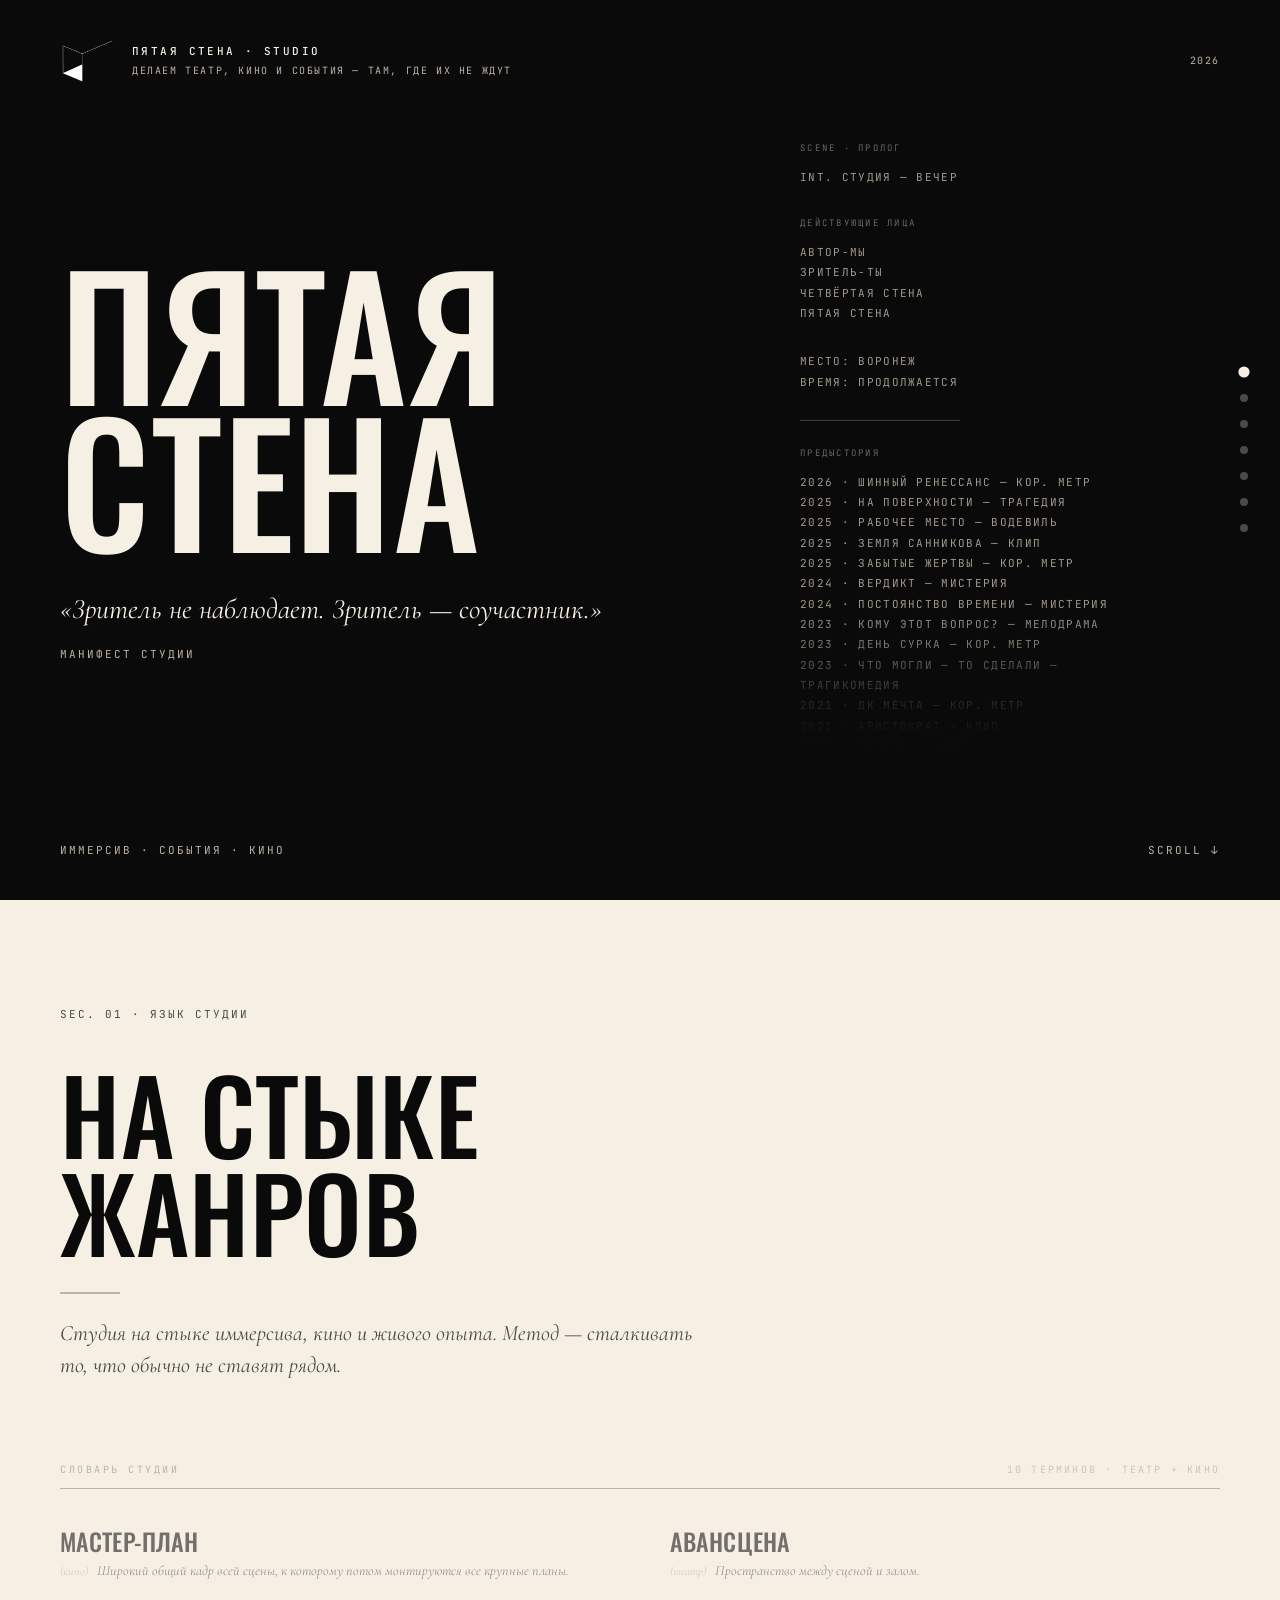
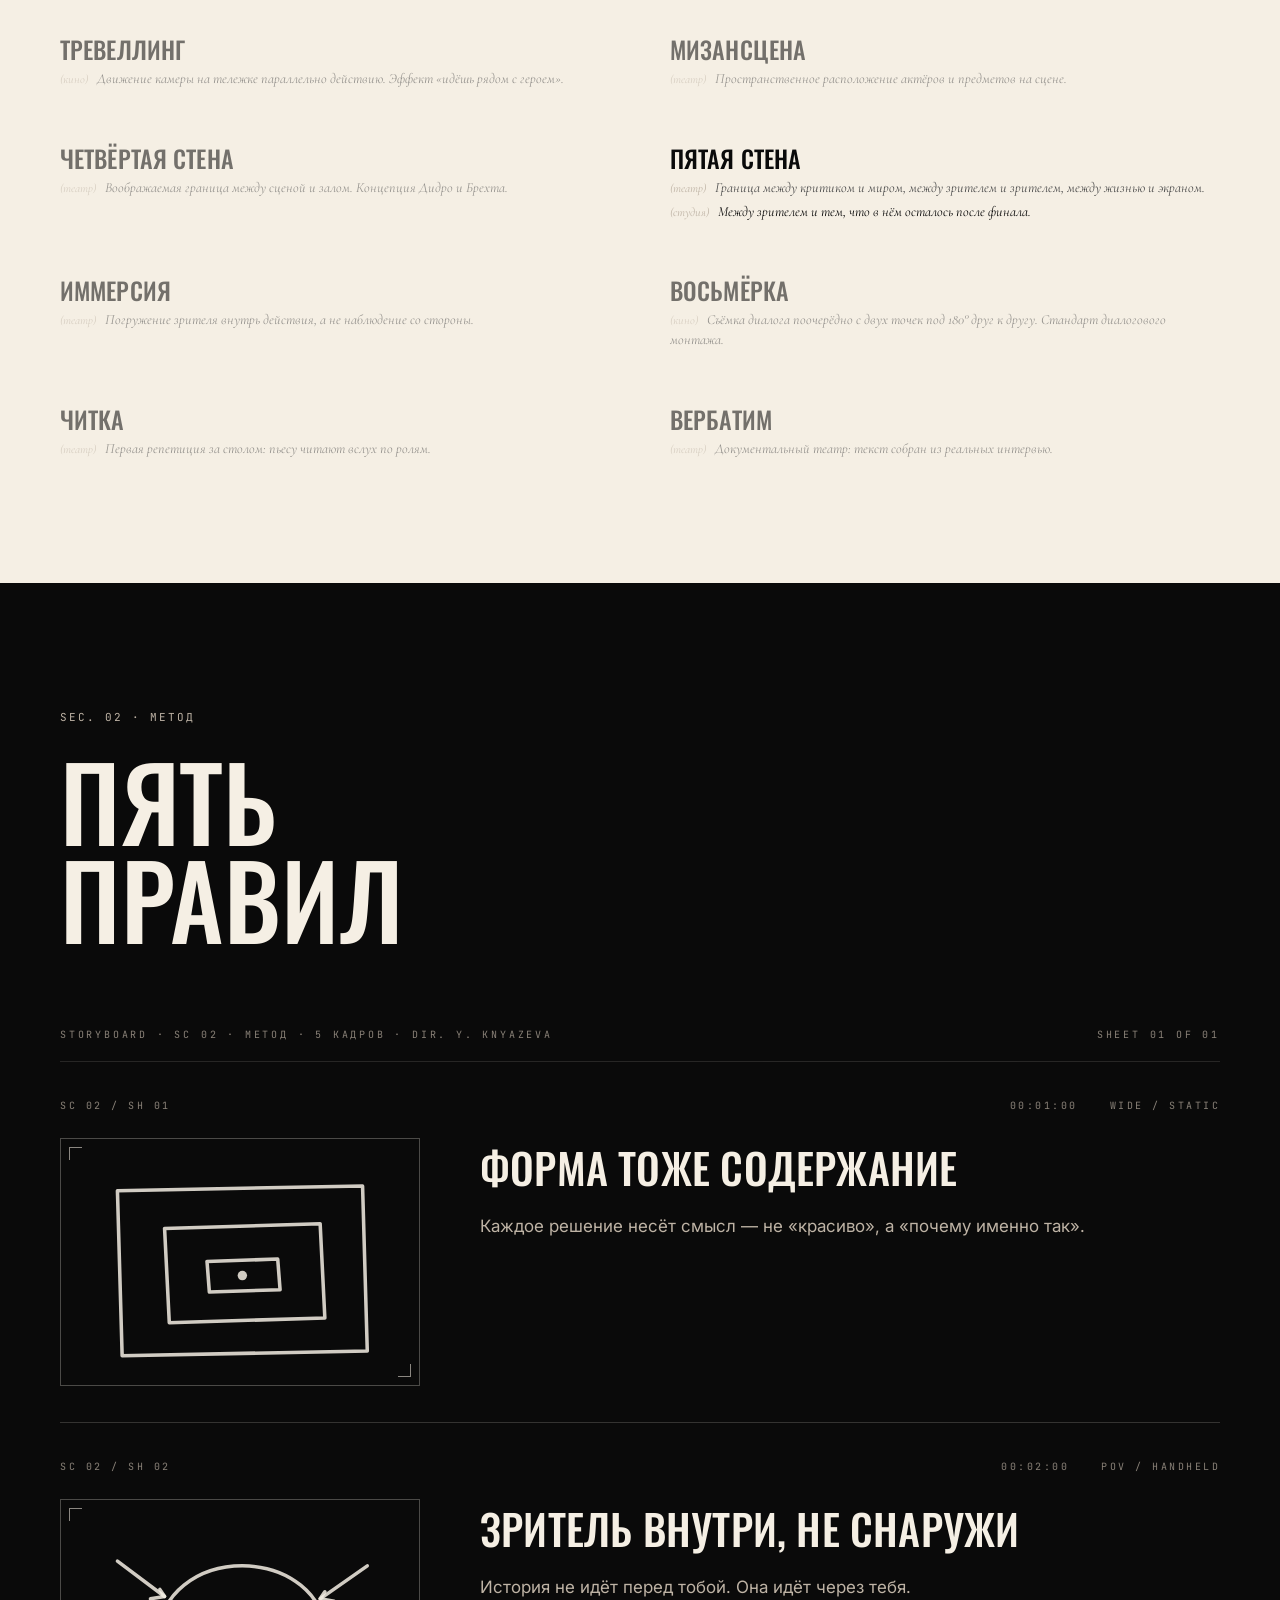
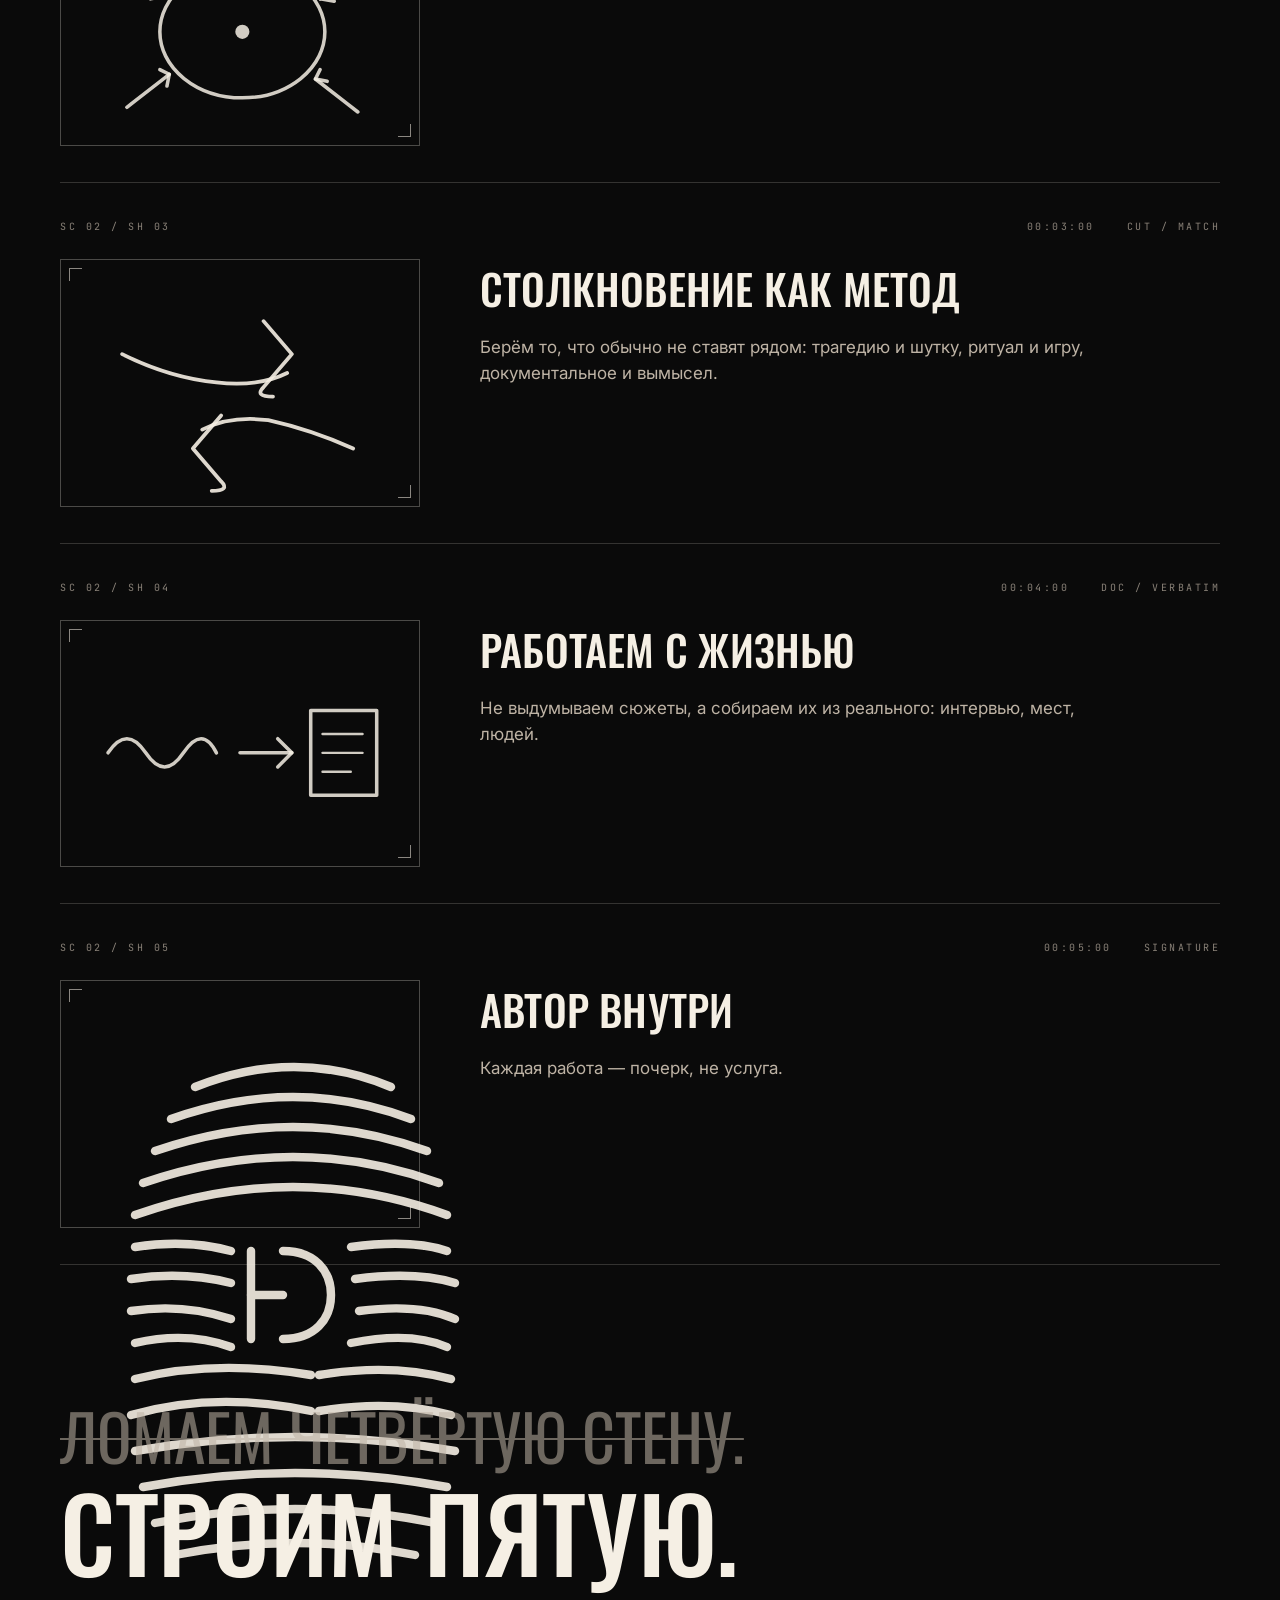
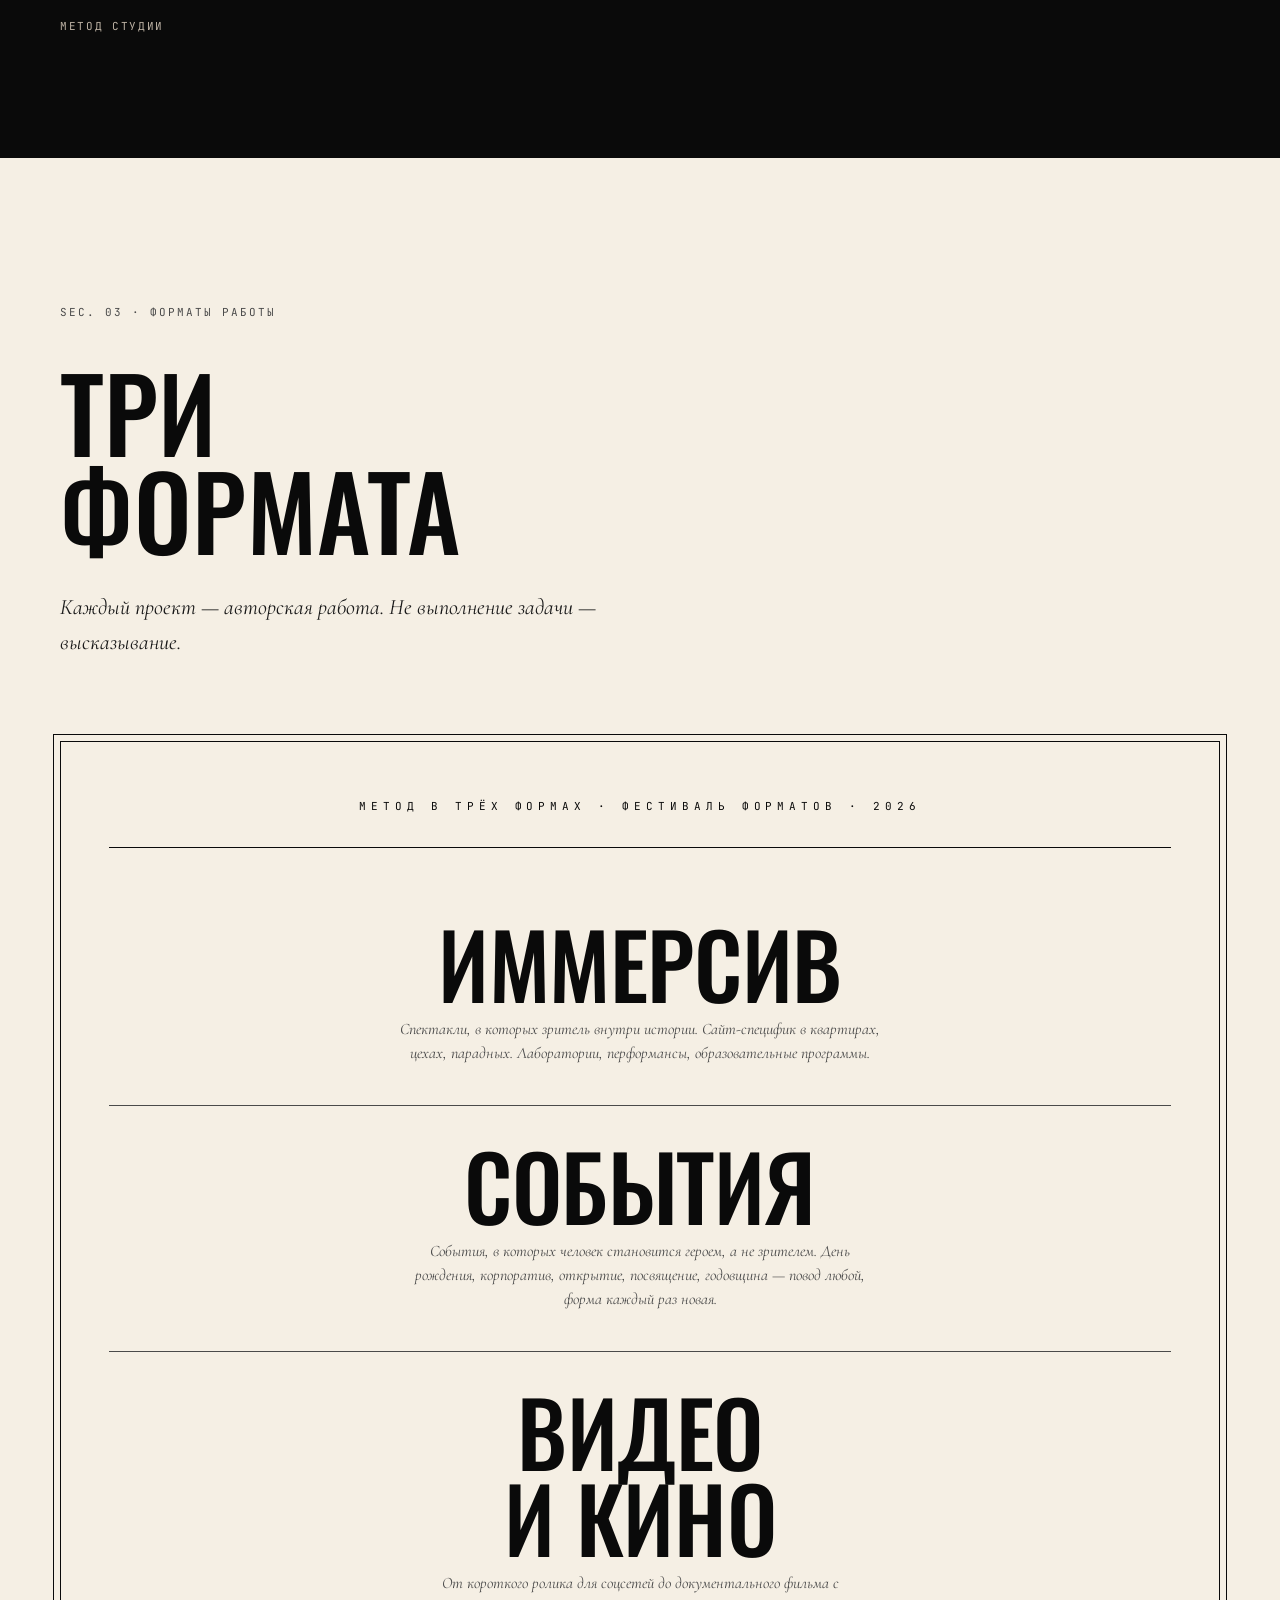
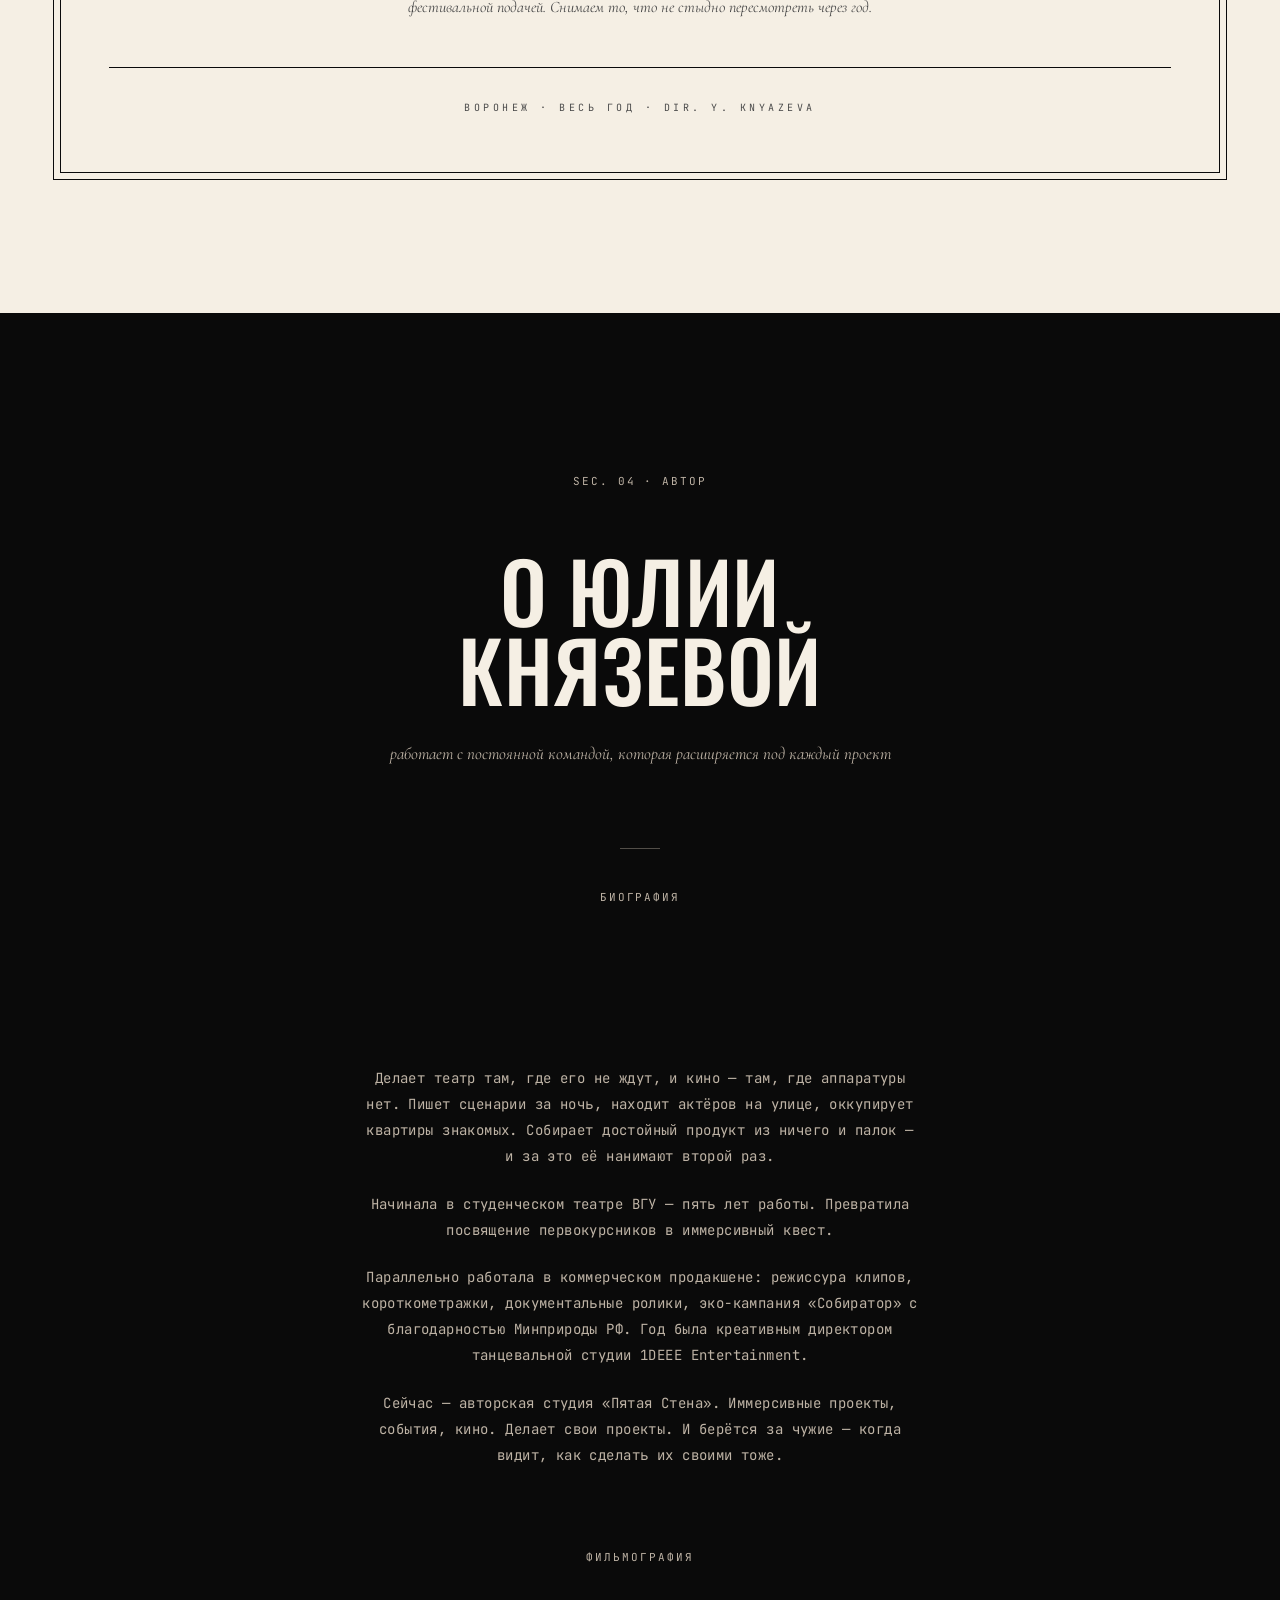
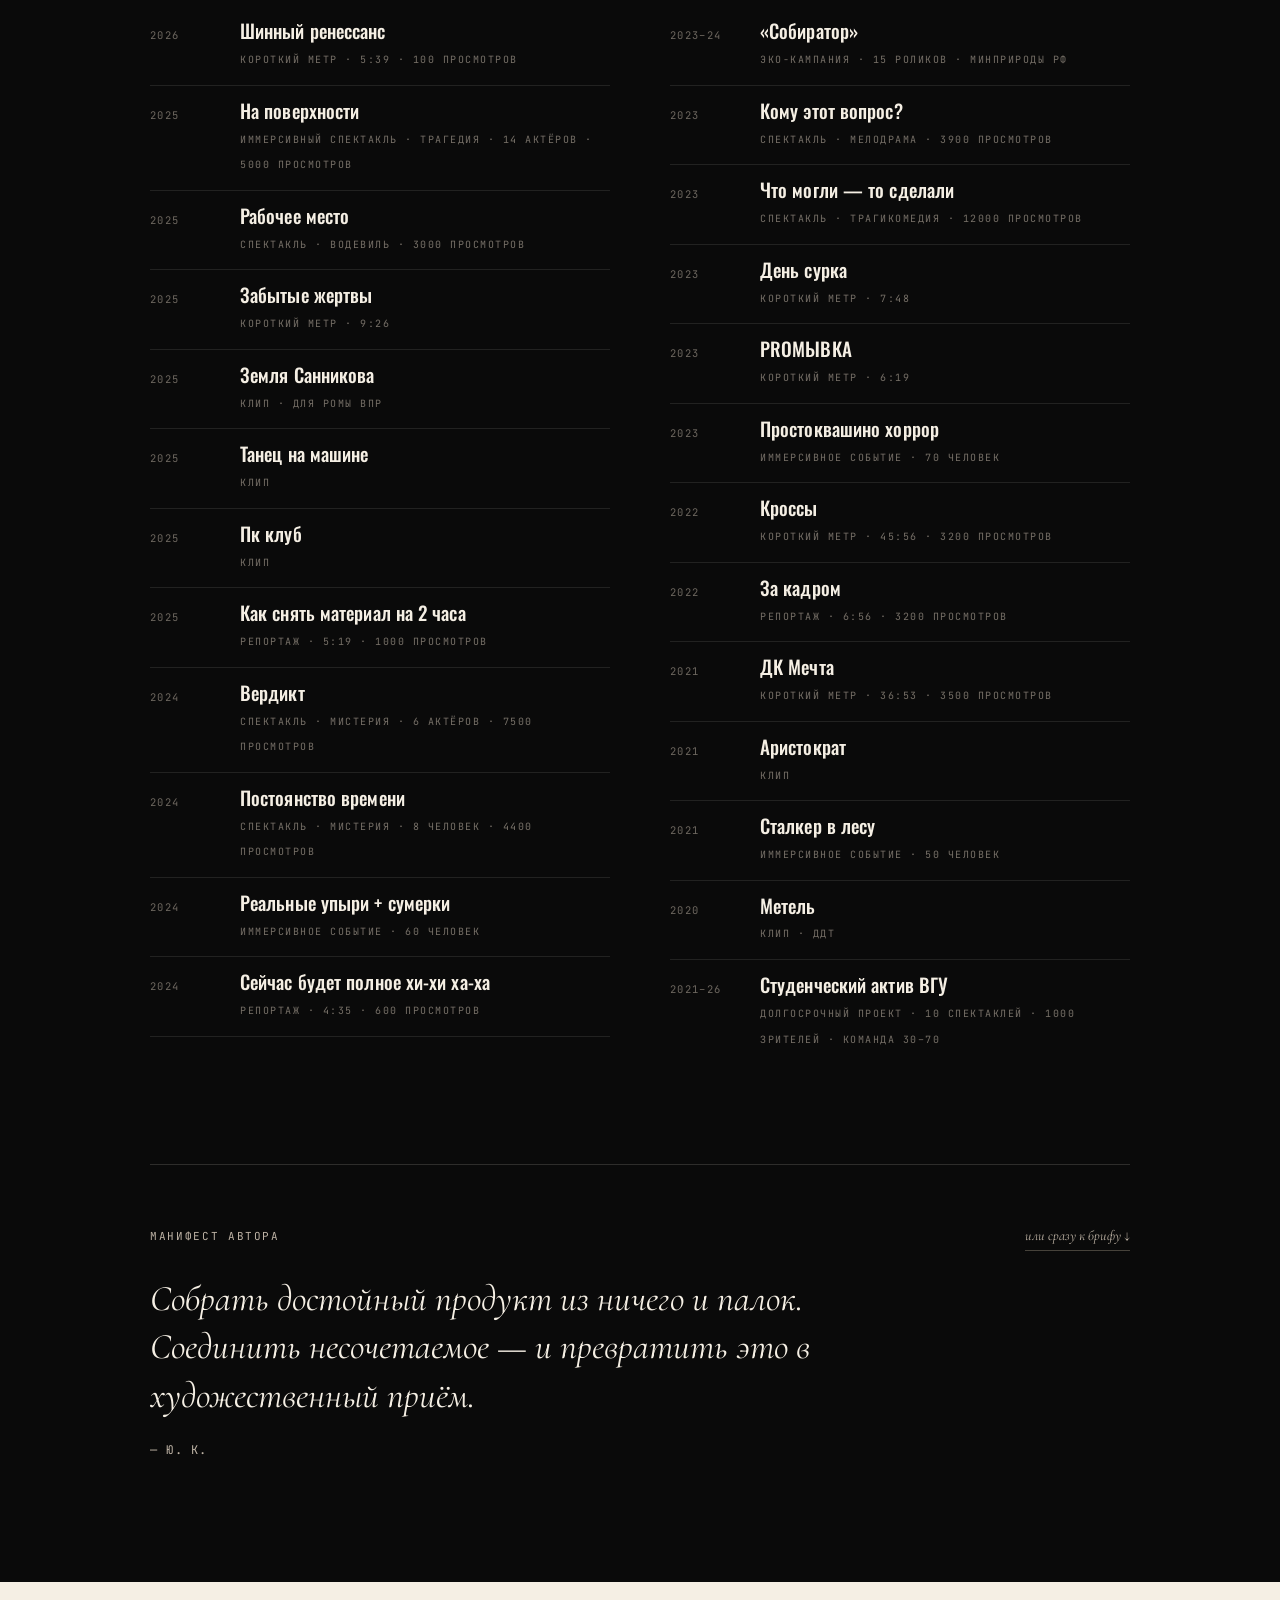
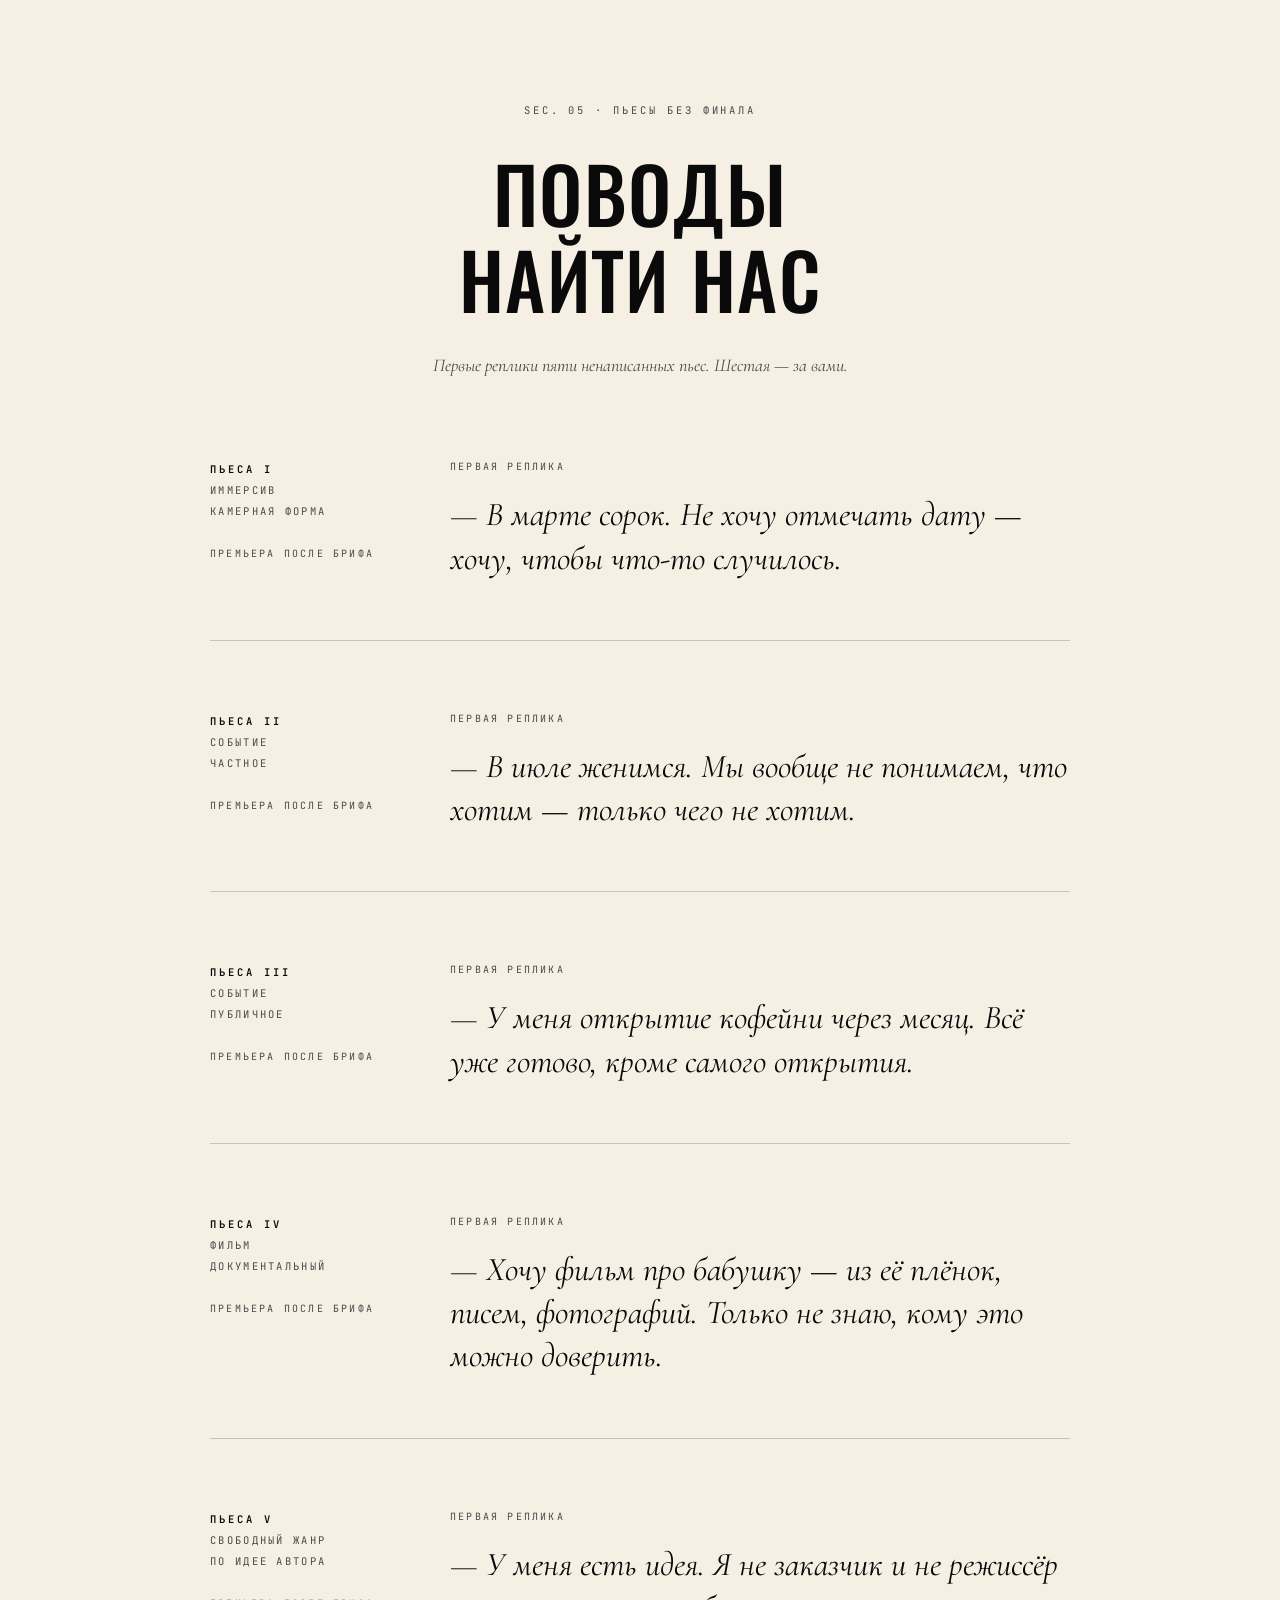
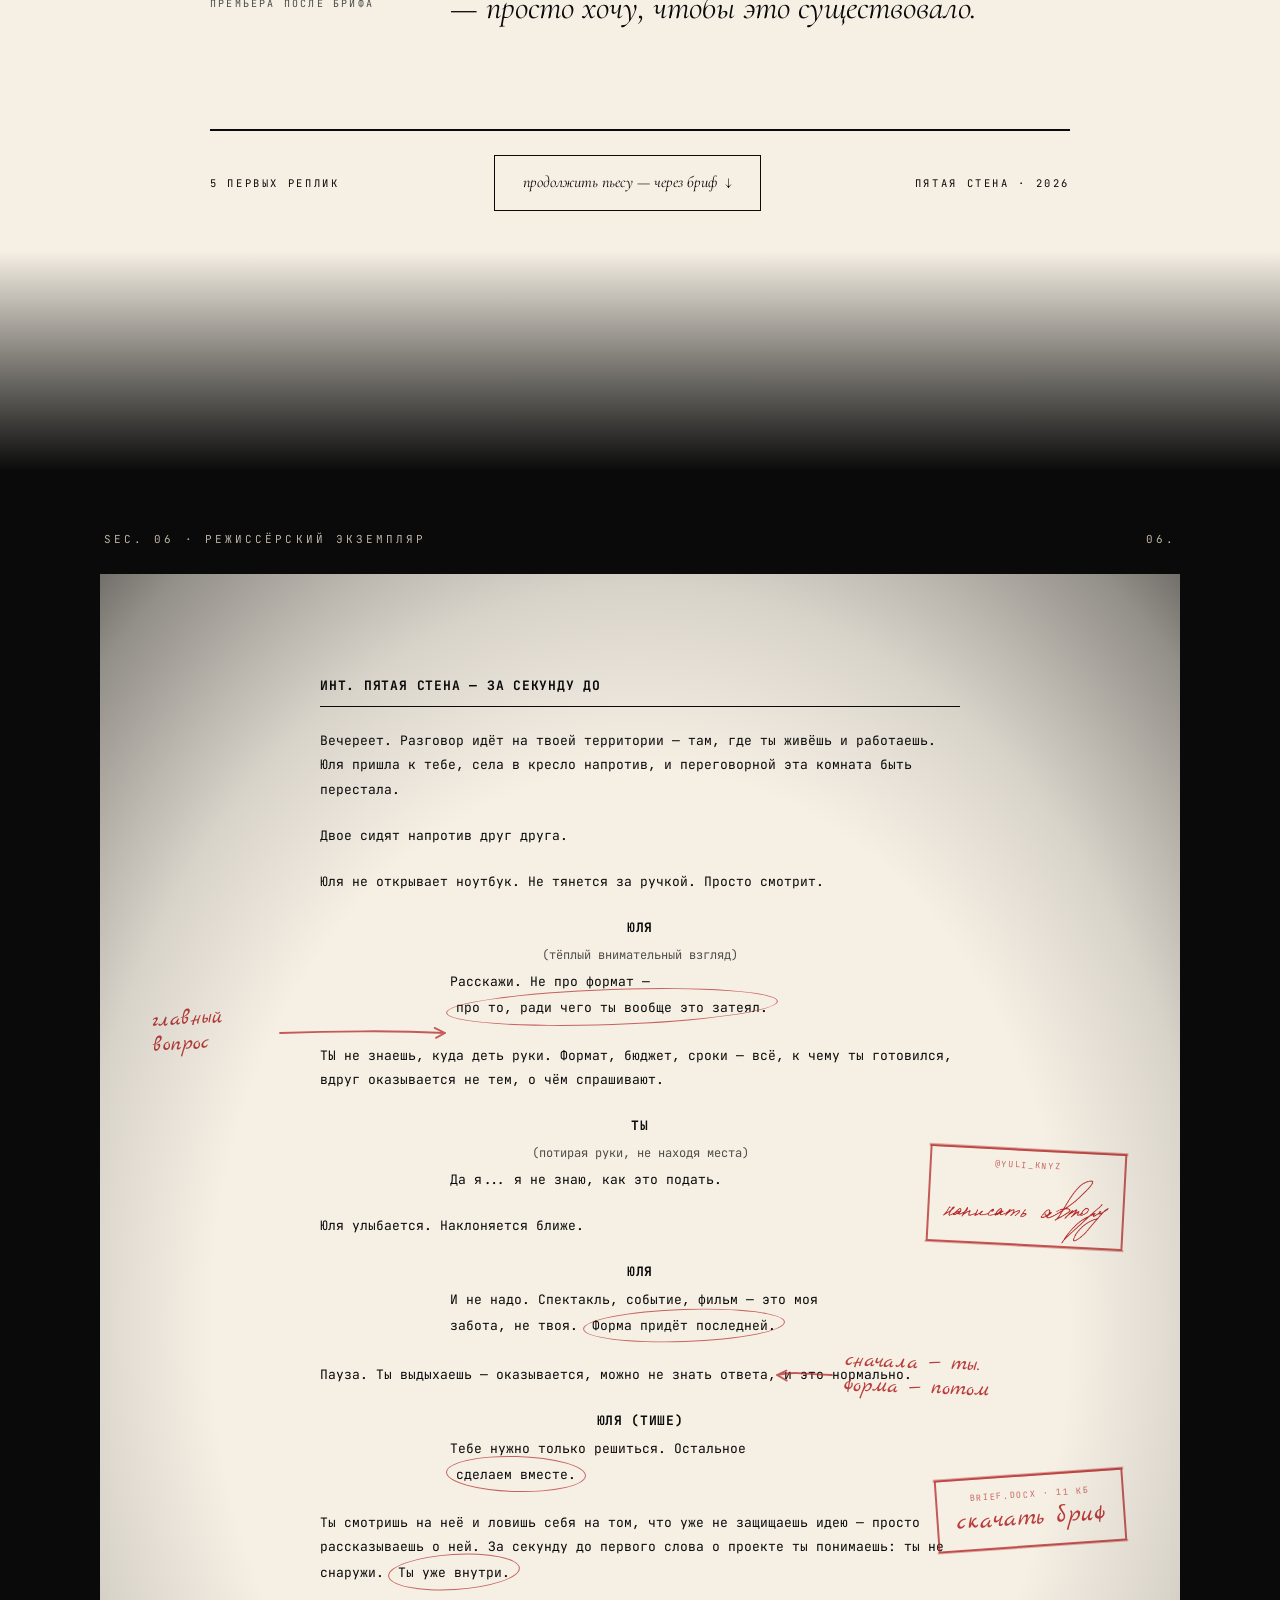
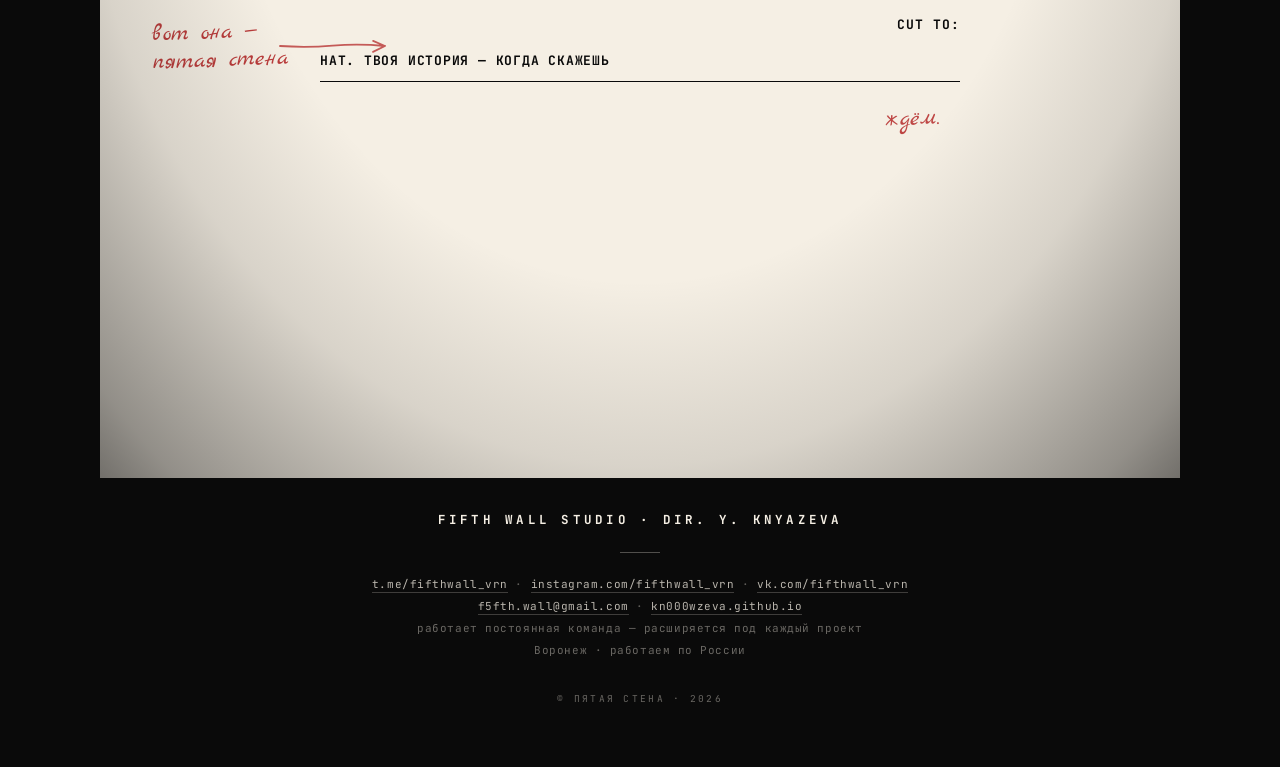
==== commit 1882c908: "update" ====
--- a/v2/index.html
+++ b/v2/index.html
@@ -35,7 +35,7 @@
       <div class="mark-big" role="img" aria-label="Логотип Пятой Стены"></div>
       <div class="meta-stack">
         <span class="studio">ПЯТАЯ СТЕНА · STUDIO</span>
-        <span class="muted">спектакли в квартирах и цехах, события, кино · Воронеж</span>
+        <span class="muted">делаем театр, кино и события — там, где их не ждут</span>
       </div>
     </div>
     <span class="muted">2026</span>
@@ -83,7 +83,7 @@
   <div class="container">
     <div class="stack">
       <h1 class="title"><span>ПЯТАЯ</span><span>СТЕНА</span></h1>
-      <p class="quote">«У нас зрителю не отсидеться в тёмном зале — он всё время внутри кадра.»</p>
+      <p class="quote">«Зритель не наблюдает. Зритель — соучастник.»</p>
       <span class="quote-tag">Манифест студии</span>
     </div>
   </div>
@@ -103,7 +103,7 @@
       <div class="essence-title-block">
         <h2 class="display-h2">НА СТЫКЕ<br>ЖАНРОВ</h2>
         <div class="rule"></div>
-        <p class="essence-lead">Мы ставим спектакли, снимаем кино и придумываем события. Часто всё это оказывается в одной работе — нам интересно, что получится, если смешать.</p>
+        <p class="essence-lead">Студия на стыке иммерсива, кино и живого опыта. Метод — сталкивать то, что обычно не ставят рядом.</p>
       </div>
 
       <div class="essence-dict">
@@ -125,7 +125,7 @@
             <dt class="term-head">Авансцена</dt>
             <dd class="term-meaning">
               <span class="term-tag">театр</span>
-              <span class="term-text">Полоса сцены перед занавесом — та часть, что ближе всего к залу.</span>
+              <span class="term-text">Пространство между сценой и залом.</span>
             </dd>
           </dl>
 
@@ -133,7 +133,7 @@
             <dt class="term-head">Тревеллинг</dt>
             <dd class="term-meaning">
               <span class="term-tag">кино</span>
-              <span class="term-text">Съёмка с тележки: камера едет рядом с героем, а не смотрит на него со штатива.</span>
+              <span class="term-text">Движение камеры на тележке параллельно действию. Эффект «идёшь рядом с героем».</span>
             </dd>
           </dl>
 
@@ -141,7 +141,7 @@
             <dt class="term-head">Мизансцена</dt>
             <dd class="term-meaning">
               <span class="term-tag">театр</span>
-              <span class="term-text">Как актёры и предметы расставлены на сцене в конкретный момент действия.</span>
+              <span class="term-text">Пространственное расположение актёров и предметов на сцене.</span>
             </dd>
           </dl>
 
@@ -157,11 +157,11 @@
             <dt class="term-head">Пятая стена</dt>
             <dd class="term-meaning">
               <span class="term-tag">театр</span>
-              <span class="term-text">Общего определения нет: одни называют так границу между зрителем и зрителем, другие — между жизнью и экраном.</span>
+              <span class="term-text">Граница между критиком и миром, между зрителем и зрителем, между жизнью и экраном.</span>
             </dd>
             <dd class="term-meaning is-author">
               <span class="term-tag">студия</span>
-              <span class="term-text">Для нас — то, что остаётся со зрителем, когда он уже вышел и едет домой.</span>
+              <span class="term-text">Между зрителем и тем, что в нём осталось после финала.</span>
             </dd>
           </dl>
 
@@ -169,7 +169,7 @@
             <dt class="term-head">Иммерсия</dt>
             <dd class="term-meaning">
               <span class="term-tag">театр</span>
-              <span class="term-text">Зритель находится внутри действия и может на него влиять.</span>
+              <span class="term-text">Погружение зрителя внутрь действия, а не наблюдение со стороны.</span>
             </dd>
           </dl>
 
@@ -185,7 +185,7 @@
             <dt class="term-head">Читка</dt>
             <dd class="term-meaning">
               <span class="term-tag">театр</span>
-              <span class="term-text">Первая репетиция за столом: пьесу просто читают вслух по ролям.</span>
+              <span class="term-text">Первая репетиция за столом: пьесу читают вслух по ролям.</span>
             </dd>
           </dl>
 
@@ -193,7 +193,7 @@
             <dt class="term-head">Вербатим</dt>
             <dd class="term-meaning">
               <span class="term-tag">театр</span>
-              <span class="term-text">Документальный театр: реплики собраны из настоящих интервью, слово в слово.</span>
+              <span class="term-text">Документальный театр: текст собран из реальных интервью.</span>
             </dd>
           </dl>
         </div>
@@ -231,7 +231,7 @@
             </div>
             <div class="shot-body">
               <h3>ФОРМА ТОЖЕ СОДЕРЖАНИЕ</h3>
-              <p>Если мы что-то поставили в кадр, мы можем объяснить, зачем оно там стоит.</p>
+              <p>Каждое решение несёт смысл — не «красиво», а «почему именно так».</p>
             </div>
           </div>
         </article>
@@ -257,8 +257,8 @@
               </svg>
             </div>
             <div class="shot-body">
-              <h3>ЗРИТЕЛЮ НЕГДЕ СЕСТЬ</h3>
-              <p>Ему приходится ходить, выбирать, иногда отвечать вслух. Ряда с его номером места мы не предусмотрели.</p>
+              <h3>ЗРИТЕЛЬ ВНУТРИ, НЕ СНАРУЖИ</h3>
+              <p>История не идёт перед тобой. Она идёт через тебя.</p>
             </div>
           </div>
         </article>
@@ -279,7 +279,7 @@
             </div>
             <div class="shot-body">
               <h3>СТОЛКНОВЕНИЕ КАК МЕТОД</h3>
-              <p>Семейная драма, рассказанная как водевиль. Заводской цех, снятый как мистерия. Из такого соседства обычно и выходит самое живое.</p>
+              <p>Берём то, что обычно не ставят рядом: трагедию и шутку, ритуал и игру, документальное и вымысел.</p>
             </div>
           </div>
         </article>
@@ -302,8 +302,8 @@
               </svg>
             </div>
             <div class="shot-body">
-              <h3>СНАЧАЛА СЛУШАЕМ</h3>
-              <p>Прежде чем что-то сочинять, мы идём разговаривать с людьми и смотреть места. Сюжет обычно уже там.</p>
+              <h3>РАБОТАЕМ С ЖИЗНЬЮ</h3>
+              <p>Не выдумываем сюжеты, а собираем их из реального: интервью, мест, людей.</p>
             </div>
           </div>
         </article>
@@ -319,7 +319,7 @@
             </div>
             <div class="shot-body">
               <h3>АВТОР ВНУТРИ</h3>
-              <p>Мы не беремся за то, под чем не готовы подписаться своим именем.</p>
+              <p>Каждая работа — почерк, не услуга.</p>
             </div>
           </div>
         </article>
@@ -342,25 +342,25 @@
     <span class="section-label" translate="no">SEC. 03 · ФОРМАТЫ РАБОТЫ</span>
     <h2 class="display-h2">ТРИ<br>ФОРМАТА</h2>
 
-    <p class="formats-intro">Форматы разные, начало одинаковое: сначала разбираемся, зачем вам это, и только потом решаем, чем оно будет.</p>
+    <p class="formats-intro">Каждый проект — авторская работа. Не выполнение задачи — высказывание.</p>
 
     <div class="formats-grid">
       <article class="format">
         <span class="format-num">01</span>
         <h3>ИММЕРСИВ</h3>
-        <p>Спектакли, где зритель ходит по площадке вместе с актёрами. Играем в квартирах, цехах, парадных — там, где сама комната уже часть текста. Ещё лаборатории, перформансы, образовательные программы.</p>
+        <p>Спектакли, в которых зритель внутри истории. Сайт-специфик в квартирах, цехах, парадных. Лаборатории, перформансы, образовательные программы.</p>
       </article>
 
       <article class="format">
         <span class="format-num">02</span>
         <h3>СОБЫТИЯ</h3>
-        <p>День рождения, свадьба, корпоратив, открытие, годовщина. Повод может быть любым: мы придумываем, как его прожить, а не отсидеть за столом.</p>
+        <p>События, в которых человек становится героем, а не зрителем. День рождения, корпоратив, открытие, посвящение, годовщина — повод любой, форма каждый раз новая.</p>
       </article>
 
       <article class="format">
         <span class="format-num">03</span>
         <h3>ВИДЕО<br>И КИНО</h3>
-        <p>От ролика на минуту до документального фильма. Снимаем то, что не стыдно пересмотреть через год.</p>
+        <p>От короткого ролика для соцсетей до документального фильма с фестивальной подачей. Снимаем то, что не стыдно пересмотреть через год.</p>
       </article>
     </div>
   </div>
@@ -373,7 +373,7 @@
     <div class="author-header">
       <span class="section-label light" translate="no">SEC. 04 · АВТОР</span>
       <h2 class="author-title">О&nbsp;ЮЛИИ<br>КНЯЗЕВОЙ</h2>
-      <p class="author-role">режиссёр · Воронеж</p>
+      <p class="author-role">работает с постоянной командой, которая расширяется под каждый проект</p>
       <span class="author-divider"></span>
       <span class="section-label light" translate="no">биография</span>
     </div>
@@ -382,7 +382,7 @@
       <p>Делает театр там, где его не ждут, и кино — там, где аппаратуры нет. Пишет сценарии за ночь, находит актёров на улице, оккупирует квартиры знакомых. Собирает достойный продукт из ничего и палок — и за это её нанимают второй раз.</p>
       <p>Начинала в студенческом театре ВГУ — пять лет работы. Превратила посвящение первокурсников в иммерсивный квест.</p>
       <p>Параллельно работала в коммерческом продакшене: режиссура клипов, короткометражки, документальные ролики, эко-кампания «Собиратор» с благодарностью Минприроды РФ. Год была креативным директором танцевальной студии 1DEEE Entertainment.</p>
-      <p>Сейчас — студия «Пятая Стена»: свои проекты и чужие, если в них есть за что зацепиться. Работает с постоянной командой, которая расширяется под каждый проект.</p>
+      <p>Сейчас — авторская студия «Пятая Стена». Иммерсивные проекты, события, кино. Делает свои проекты. И берётся за чужие — когда видит, как сделать их своими тоже.</p>
     </div>
 
     <span class="section-label light filmo-label" translate="no">фильмография</span>
@@ -561,7 +561,7 @@
     <div class="fp-head">
       <span class="top" translate="no">SEC. 05 · ПЬЕСЫ БЕЗ ФИНАЛА</span>
       <h2 style="line-height: 1.13;">ПОВОДЫ<br>НАЙТИ НАС</h2>
-      <p class="sub">Пять первых реплик — примерно с такими к нам и приходят. Шестую скажете вы.</p>
+      <p class="sub">Первые реплики пяти ненаписанных пьес. Шестая — за вами.</p>
     </div>
 
     <div class="fp-list">
@@ -1149,19 +1149,19 @@
         <div class="w2-slug">ИНТ. ПЯТАЯ СТЕНА — ЗА СЕКУНДУ ДО</div>
 
         <div class="w2-action">
-          Вечереет. Разговор идёт у тебя — дома или на работе, где придётся. Юля пришла сама, села в кресло напротив, и переговорной эта комната быть перестала.
+          Вечереет. Разговор идёт на твоей территории — там, где ты живёшь и работаешь. Юля пришла к тебе, села в кресло напротив, и переговорной эта комната быть перестала.
         </div>
 
         <div class="w2-action">
-          Между вами стол, две чашки и та неловкость, с которой начинается любой первый разговор.
+          Двое сидят напротив друг друга.
         </div>
 
         <div class="w2-action">
-          Юля не открывает ноутбук. Не тянется за ручкой. Просто слушает.
+          Юля не открывает ноутбук. Не тянется за ручкой. Просто смотрит.
         </div>
 
         <div class="w2-character">Юля</div>
-        <div class="w2-paren">(не перебивая)</div>
+        <div class="w2-paren">(тёплый внимательный взгляд)</div>
         <div class="w2-dialogue">
           Расскажи. Не про формат — <span class="w2-circle">про то, ради чего ты вообще это затеял.</span>
         </div>
@@ -1178,7 +1178,7 @@
         </div>
 
         <div class="w2-action">
-          Юля улыбается и наклоняется ближе.
+          Юля улыбается. Наклоняется ближе.
         </div>
 
         <div class="w2-character">Юля</div>
@@ -1188,7 +1188,7 @@
         <div class="w2-note-mobile"><span class="arr">↑</span>сначала — ты. форма — потом</div>
 
         <div class="w2-action">
-          Пауза. Ты выдыхаешь: оказывается, можно не знать ответа.
+          Пауза. Ты выдыхаешь — оказывается, можно не знать ответа, и это нормально.
         </div>
 
         <div class="w2-character">Юля (тише)</div>
@@ -1197,7 +1197,7 @@
         </div>
 
         <div class="w2-action">
-          Ты ловишь себя на том, что уже не защищаешь идею, а просто рассказываешь о ней. И о проекте ещё не сказано ни слова, а <span class="w2-circle rot3">ты уже внутри.</span>
+          Ты смотришь на неё и ловишь себя на том, что уже не защищаешь идею — просто рассказываешь о ней. За секунду до первого слова о проекте ты понимаешь: ты не снаружи. <span class="w2-circle rot3">Ты уже внутри.</span>
         </div>
         <div class="w2-note-mobile">вот она — пятая стена<span class="arr">↑</span></div>
 
--- a/style.css
+++ b/style.css
@@ -497,21 +497,23 @@
   position: relative;
   box-sizing: border-box;
 }
-.shot-frame svg {
-  width: 100%;
-  height: 100%;
+/* Кадр задан через aspect-ratio, поэтому процентную высоту (height/max-height: 100%)
+   внутри него Safari разрешает неверно — svg и картинка съезжают. Задаём медиа
+   бокс явно, четырьмя отступами: высота больше не зависит от процентов.
+   svg центрирует содержимое сам (preserveAspectRatio), img — через object-fit. */
+.shot-frame svg,
+.shot-frame .shot-fingerprint {
+  position: absolute;
+  top: 14px;
+  right: 14px;
+  bottom: 14px;
+  left: 14px;
+  width: auto;
+  height: auto;
   display: block;
-}
-.shot-frame .shot-fingerprint {
-  display: block;
-  max-width: 100% !important;
-  max-height: 100% !important;
-  width: auto !important;
-  height: auto !important;
-  margin: 0 auto;
   object-fit: contain;
-  opacity: 0.9;
-}
+}
+.shot-frame .shot-fingerprint { opacity: 0.9; }
 /* угловые метки кадра */
 .shot-frame::before,
 .shot-frame::after {
@@ -1078,10 +1080,32 @@
   .hero { padding: 24px 0; }
   .top-meta, .bottom-meta { padding: 0 24px; }
   .top-meta .meta-stack .muted { display: none; }
-  /* На телефоне колонке справа места нет совсем — прячем, а манифест
-     отпускаем на всю ширину контейнера (потолок в 400px нужен был только
-     чтобы разойтись с колонкой на планшете). */
-  .right-art { display: none; }
+  /* На телефоне колонка справа не помещается сбоку, поэтому она перестаёт быть
+     наложением и становится обычной строкой сетки — сразу под манифестом.
+     Порядок задаётся гридом, разметку трогать не нужно. */
+  .hero { grid-template-rows: auto auto auto auto; }
+  .top-meta { grid-row: 1; }
+  .hero .container { grid-row: 2; }
+  .right-art { grid-row: 3; }
+  .bottom-meta { grid-row: 4; padding-top: 48px; }
+  .right-art {
+    position: static;
+    width: 100%;
+    height: auto;
+    justify-self: stretch;
+    padding: 48px 24px 0;
+    margin: 0;
+  }
+  .right-art .art-stack {
+    position: static;
+    transform: none;
+    right: auto;
+    max-width: 100%;
+    max-height: none;
+    overflow: visible;
+    -webkit-mask-image: none;
+    mask-image: none;
+  }
   .quote { max-width: 100%; }
   /* остальные секции */
   .essence, .method, .formats, .requests, .contact { padding: 80px 0; }
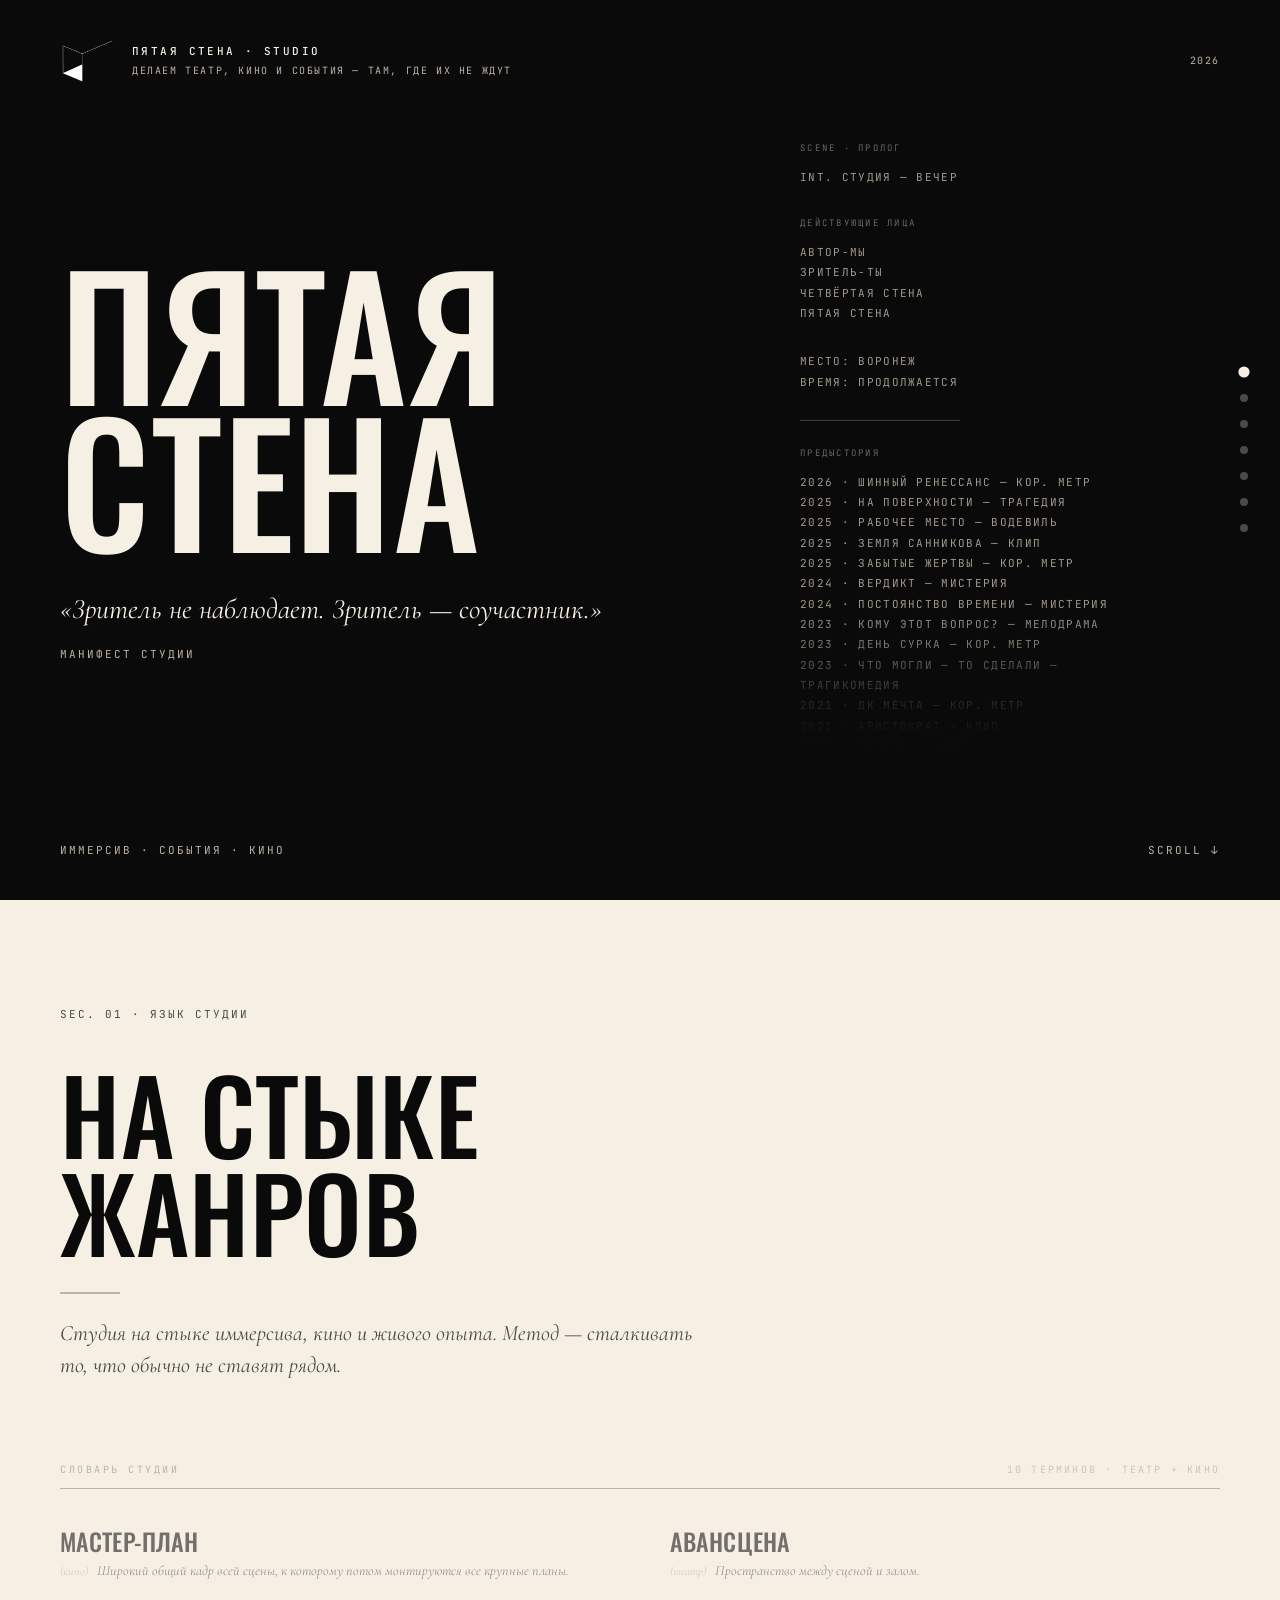
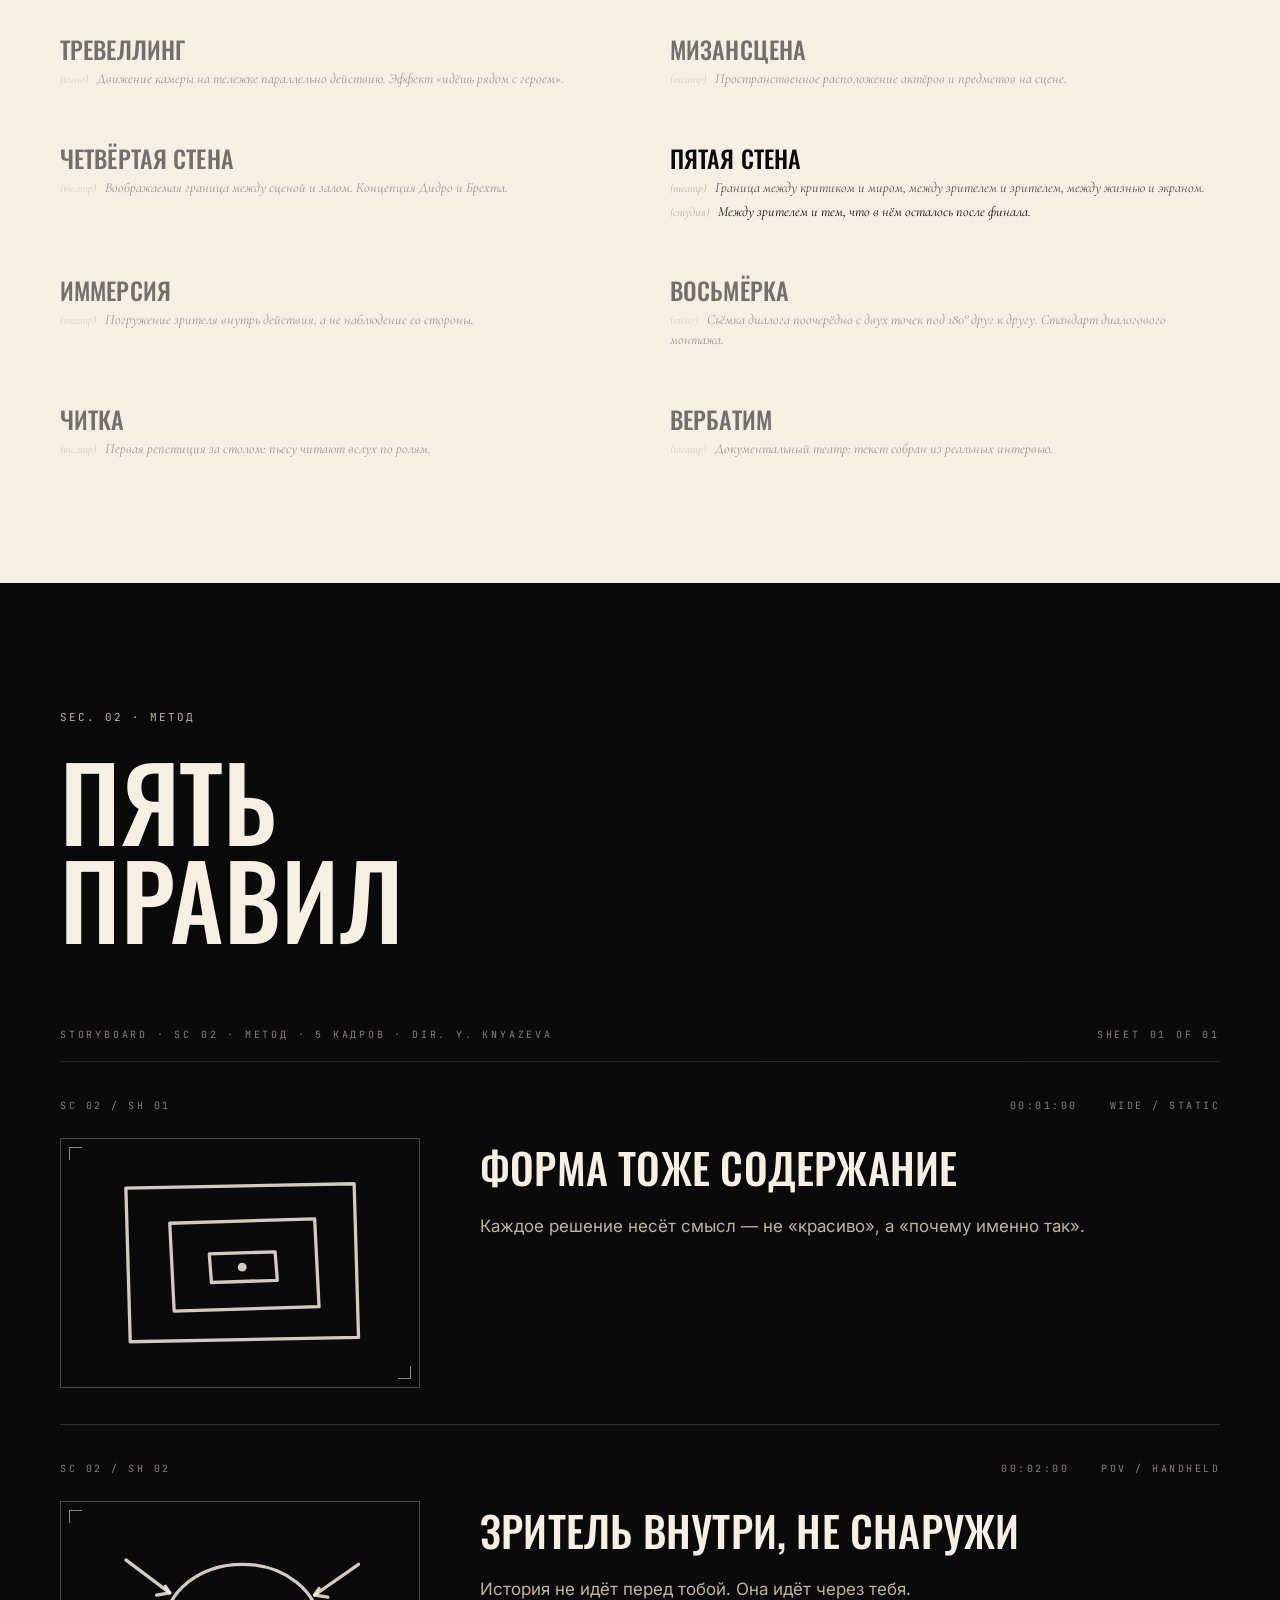
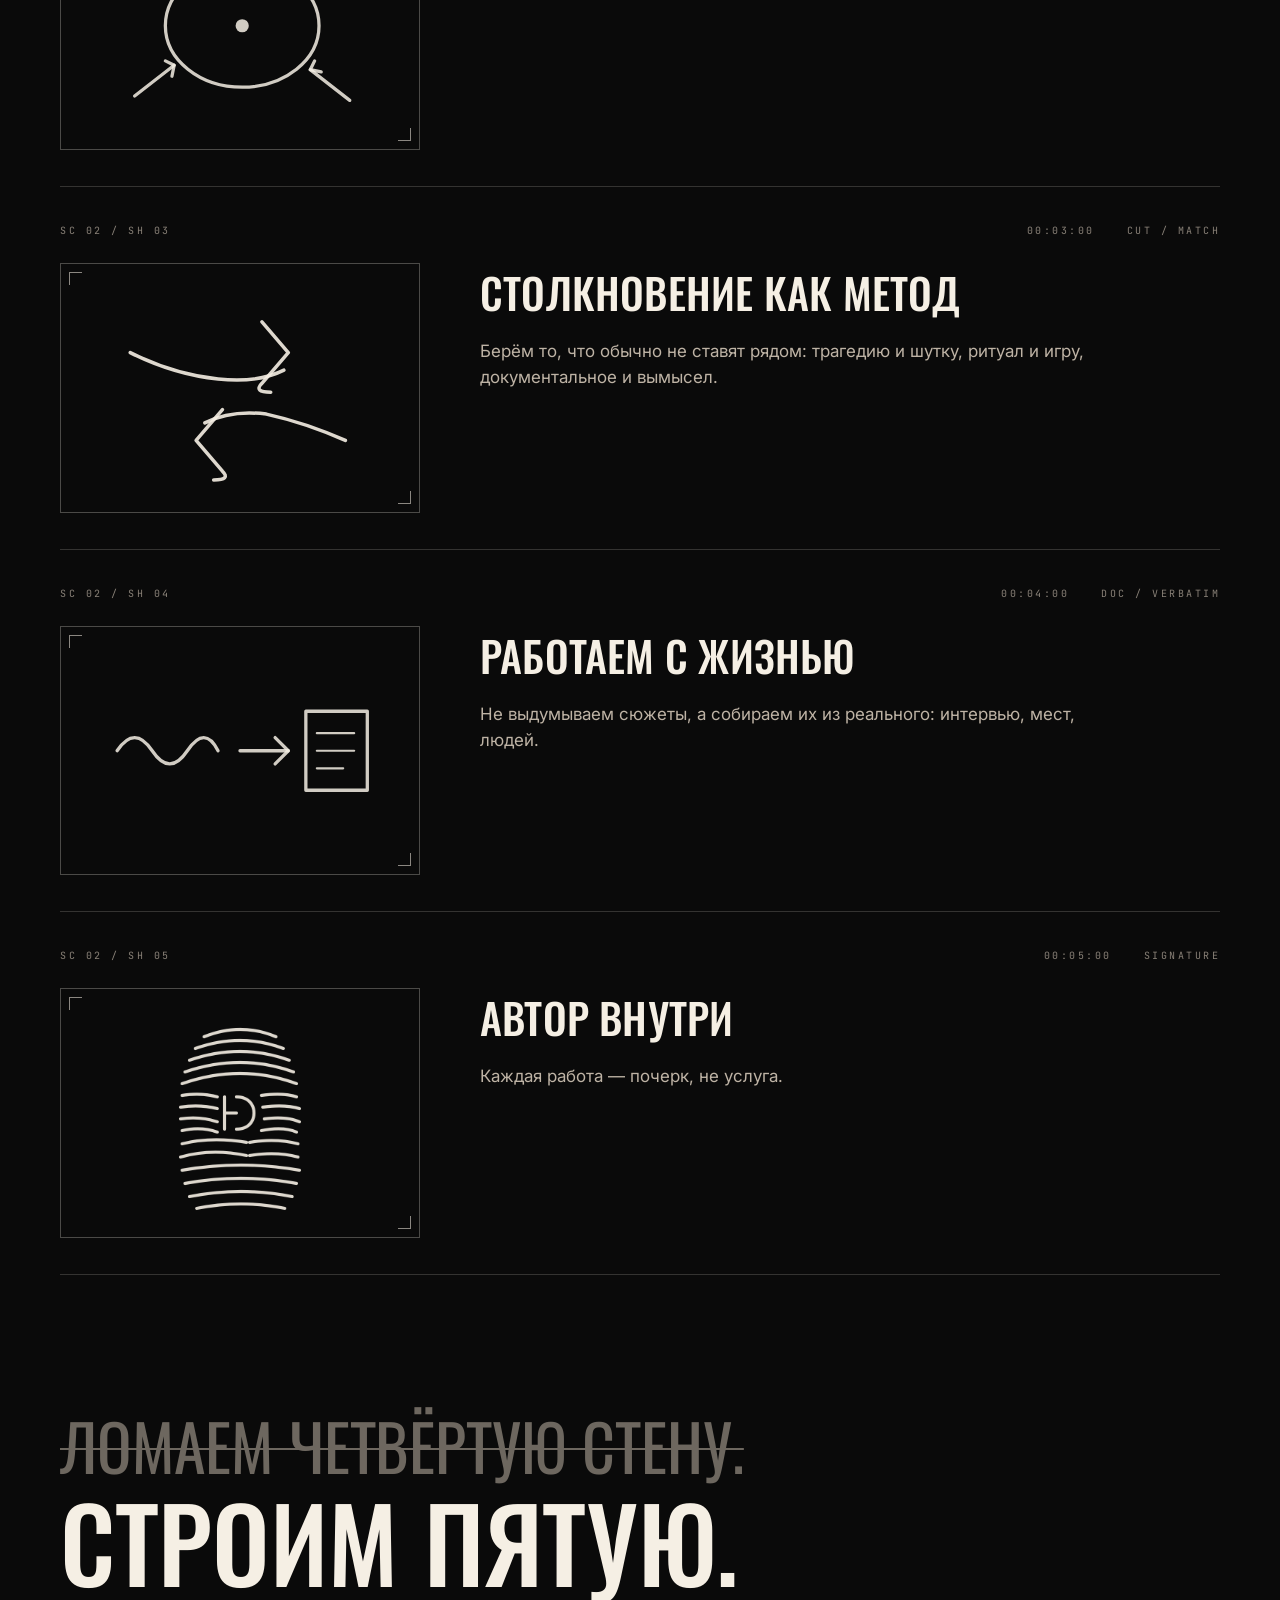
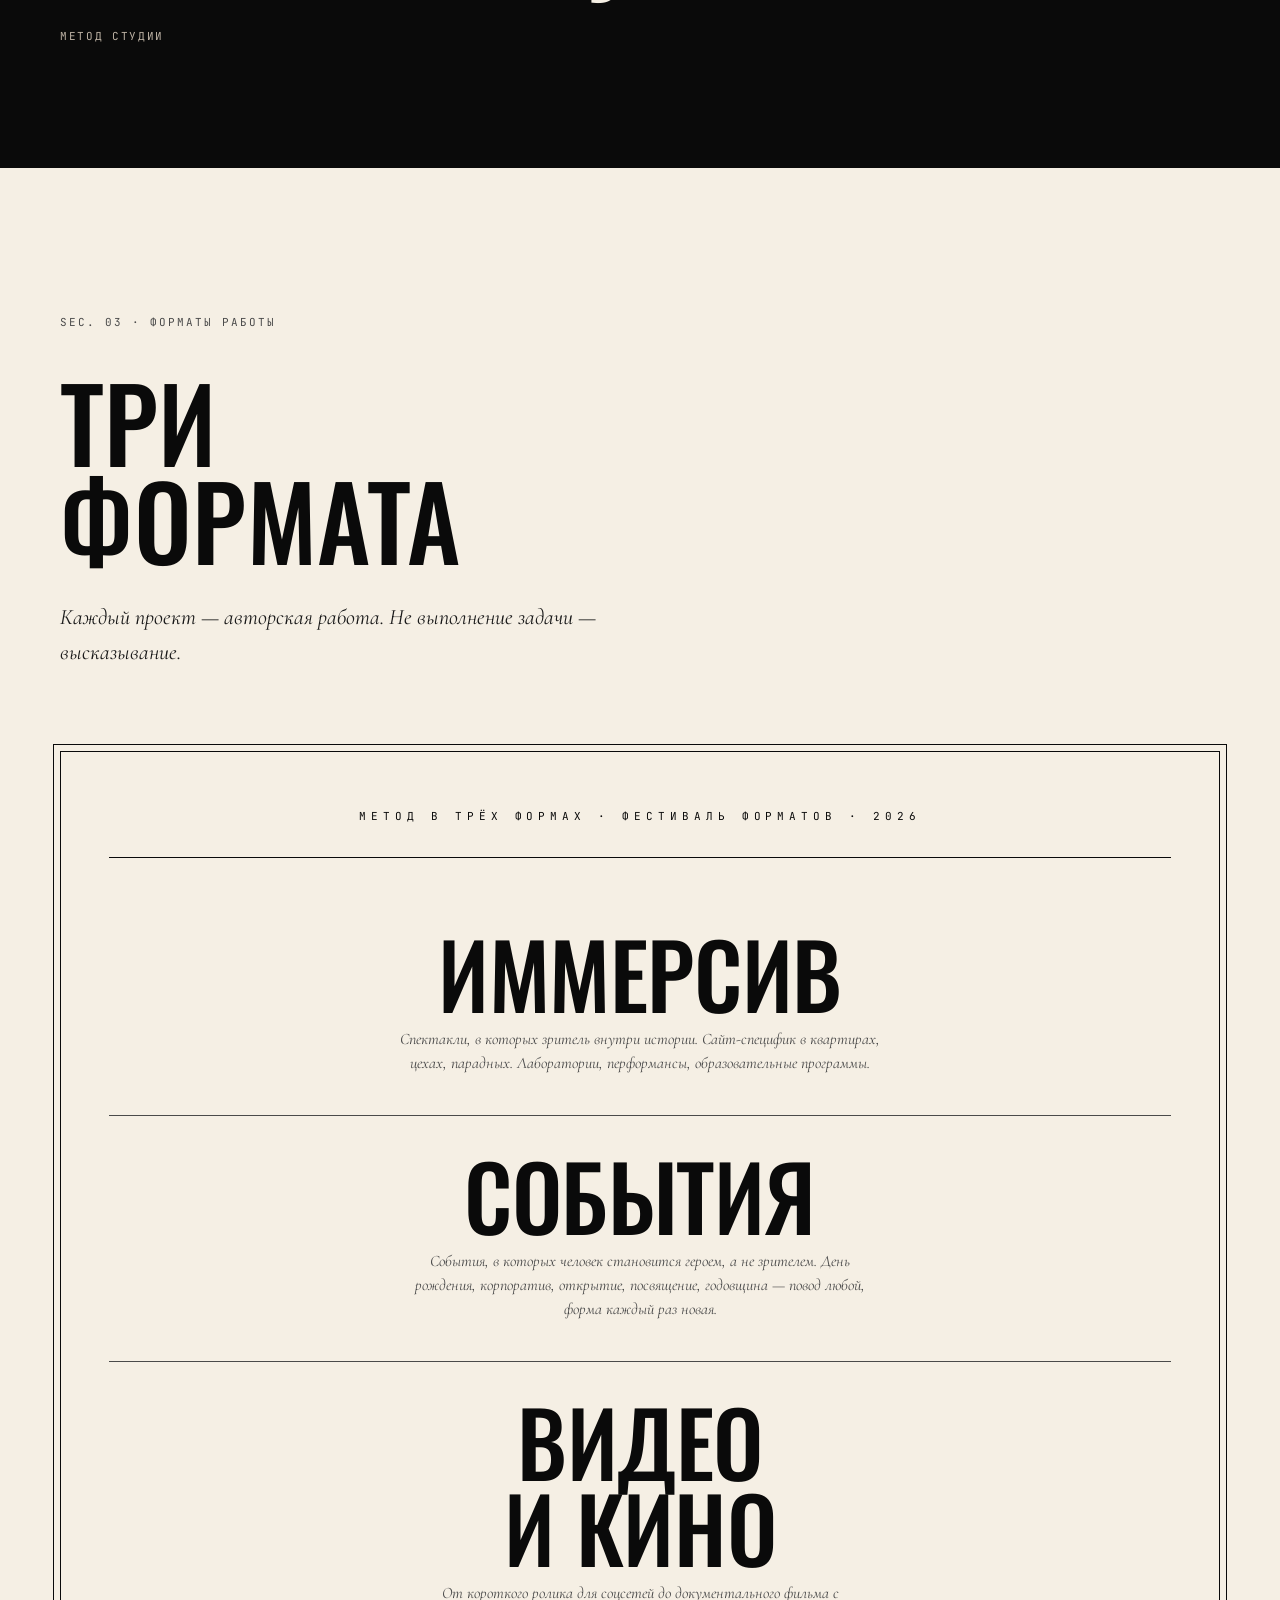
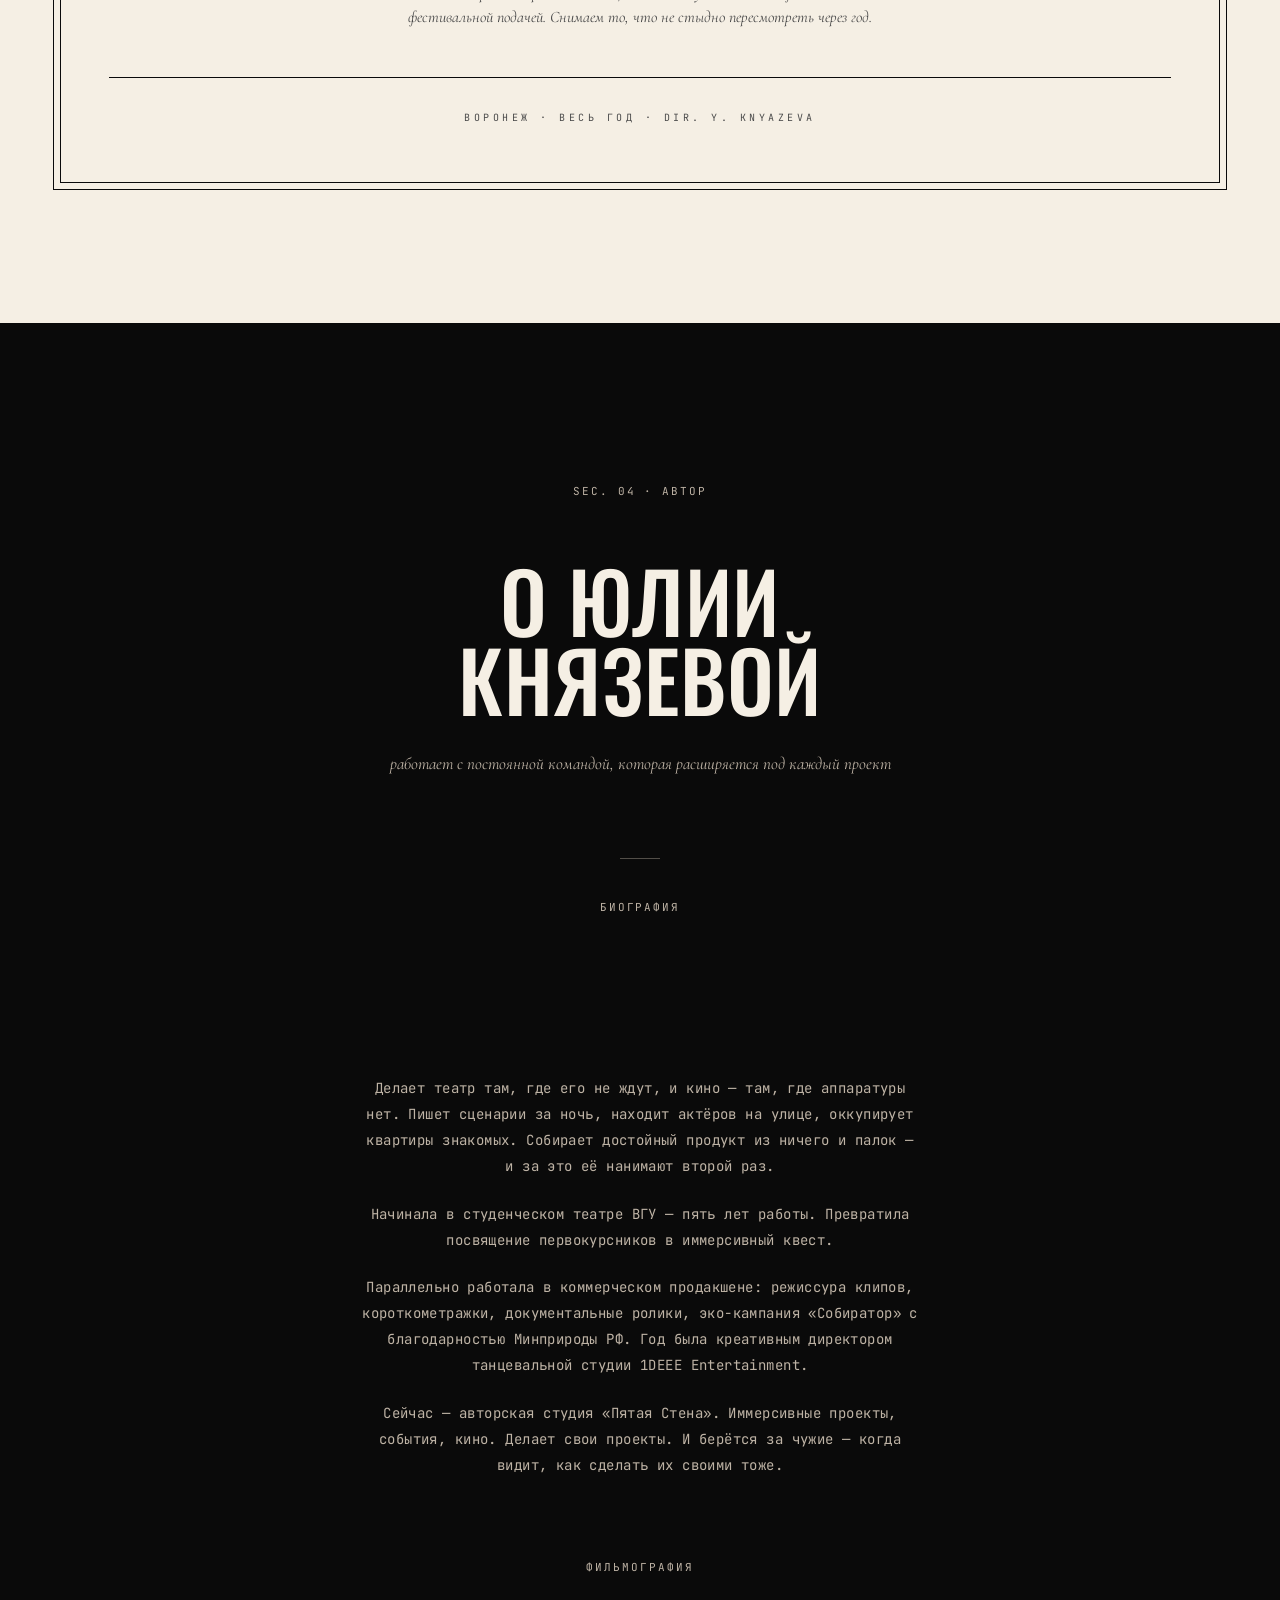
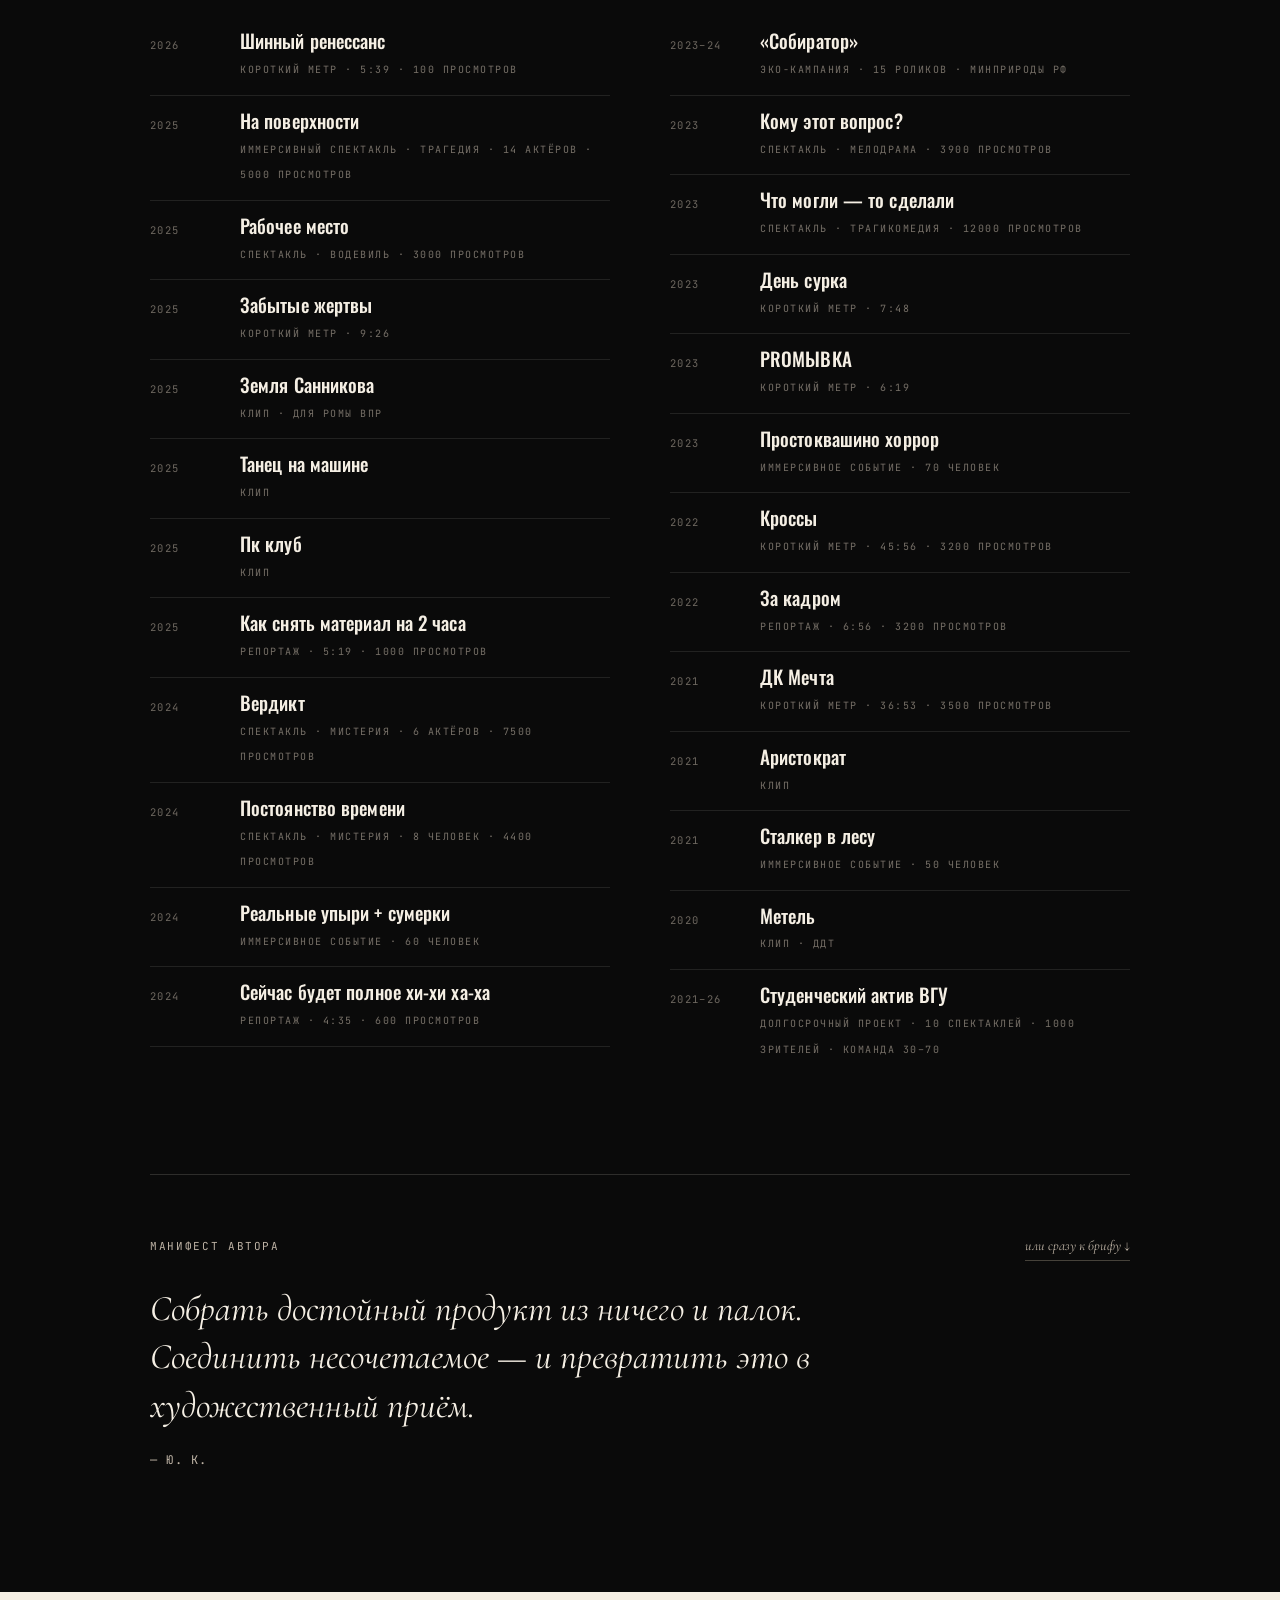
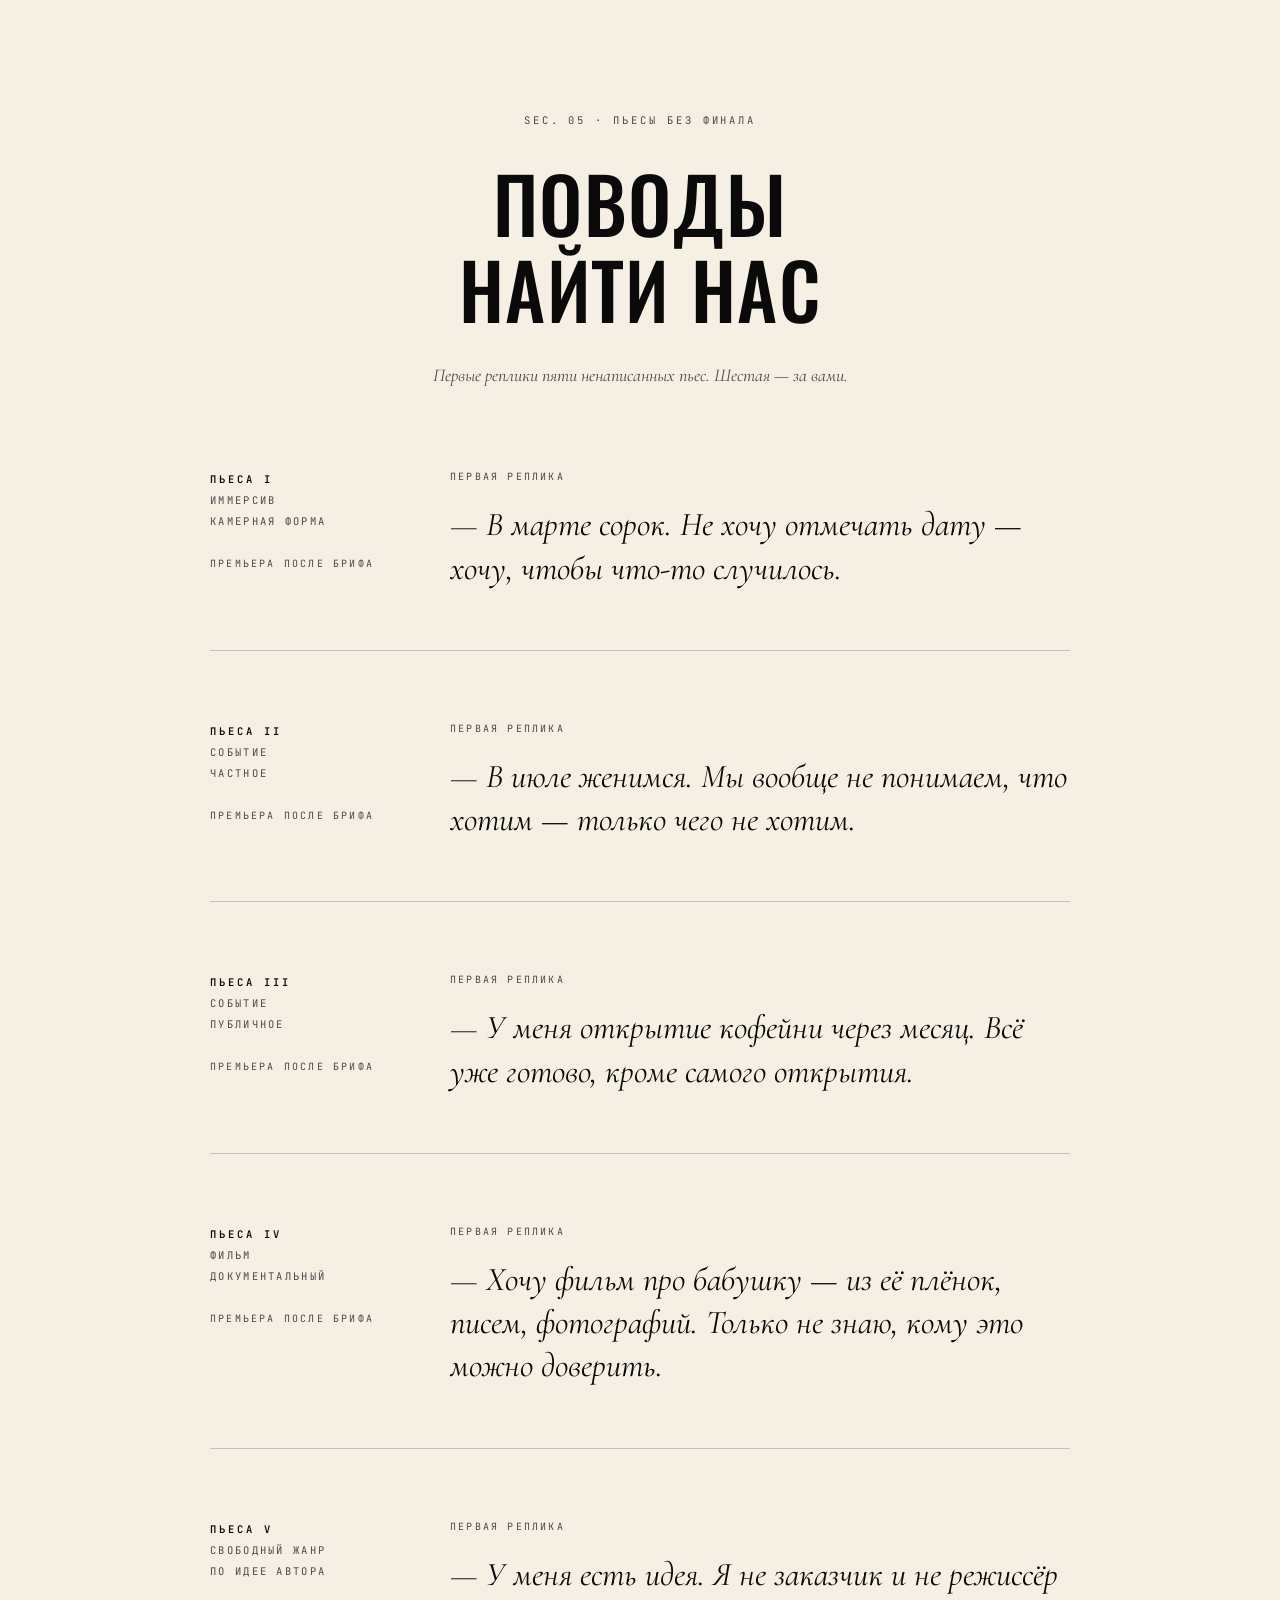
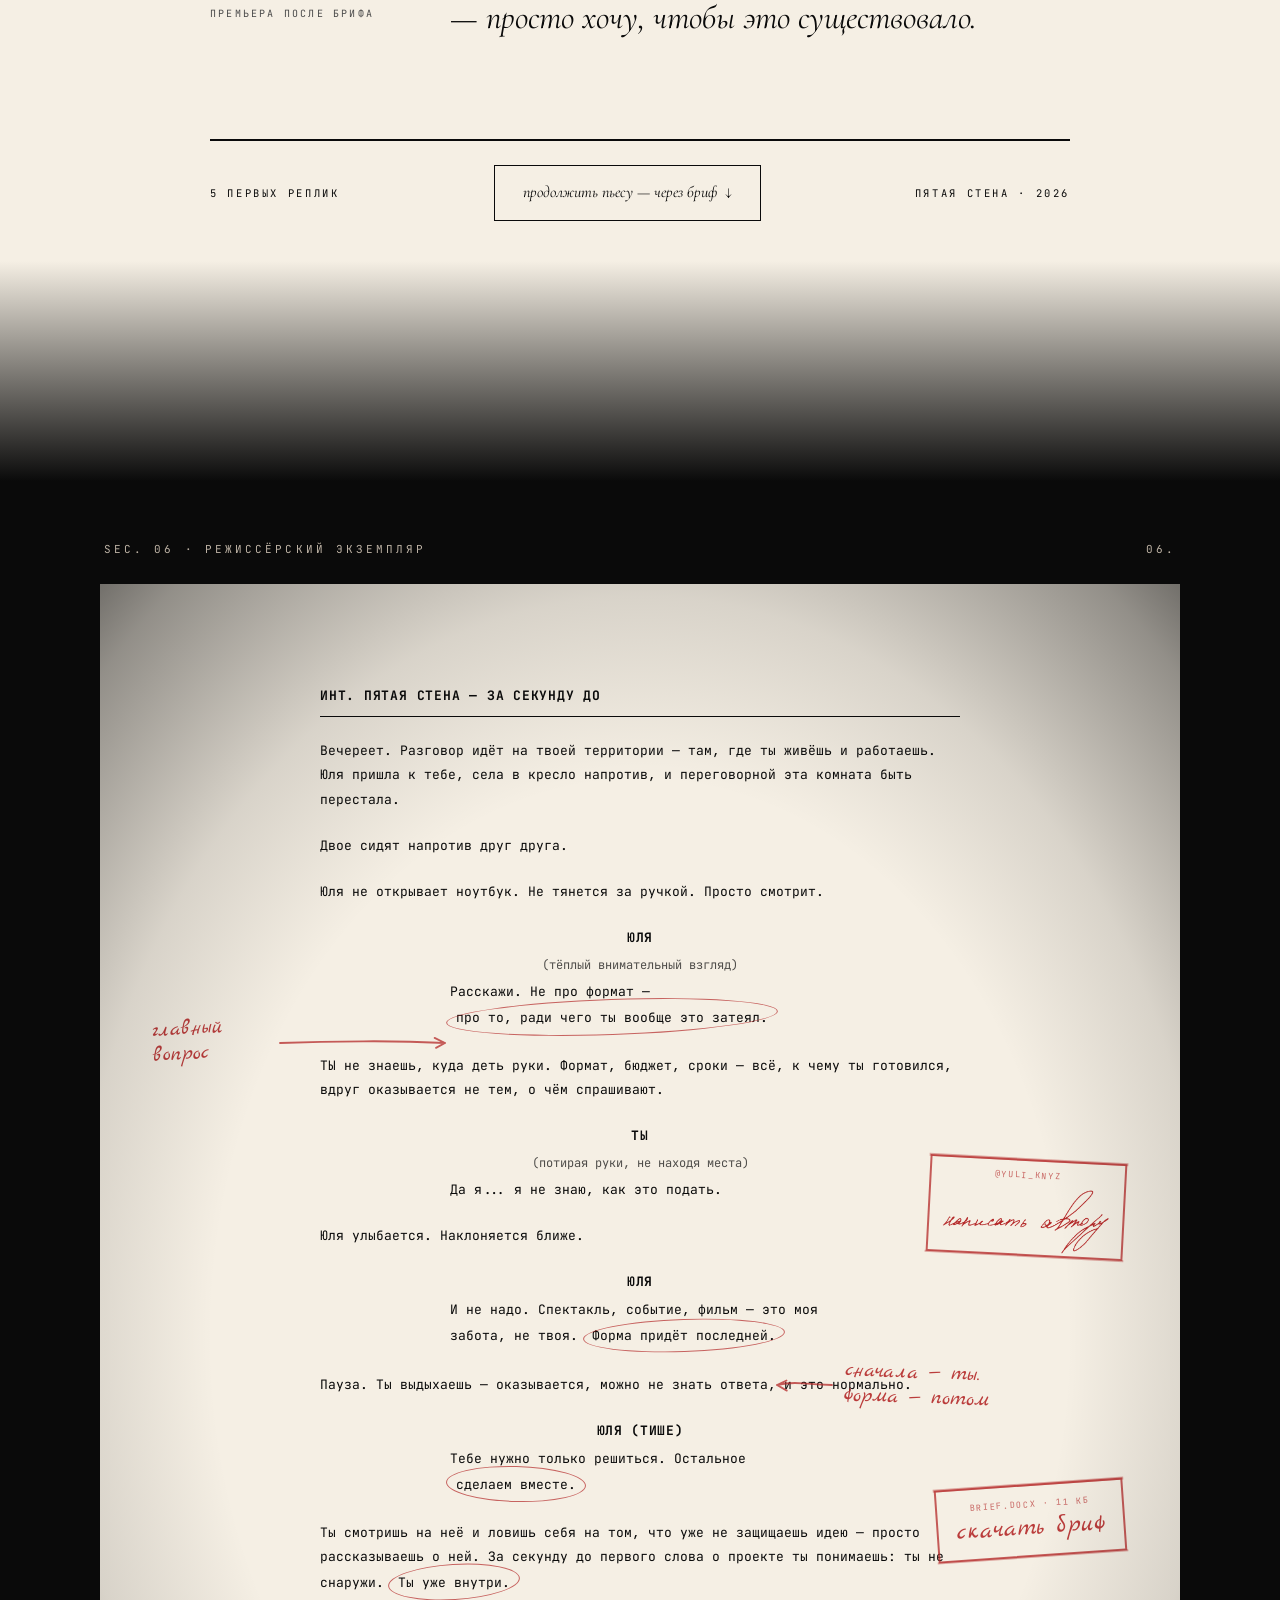
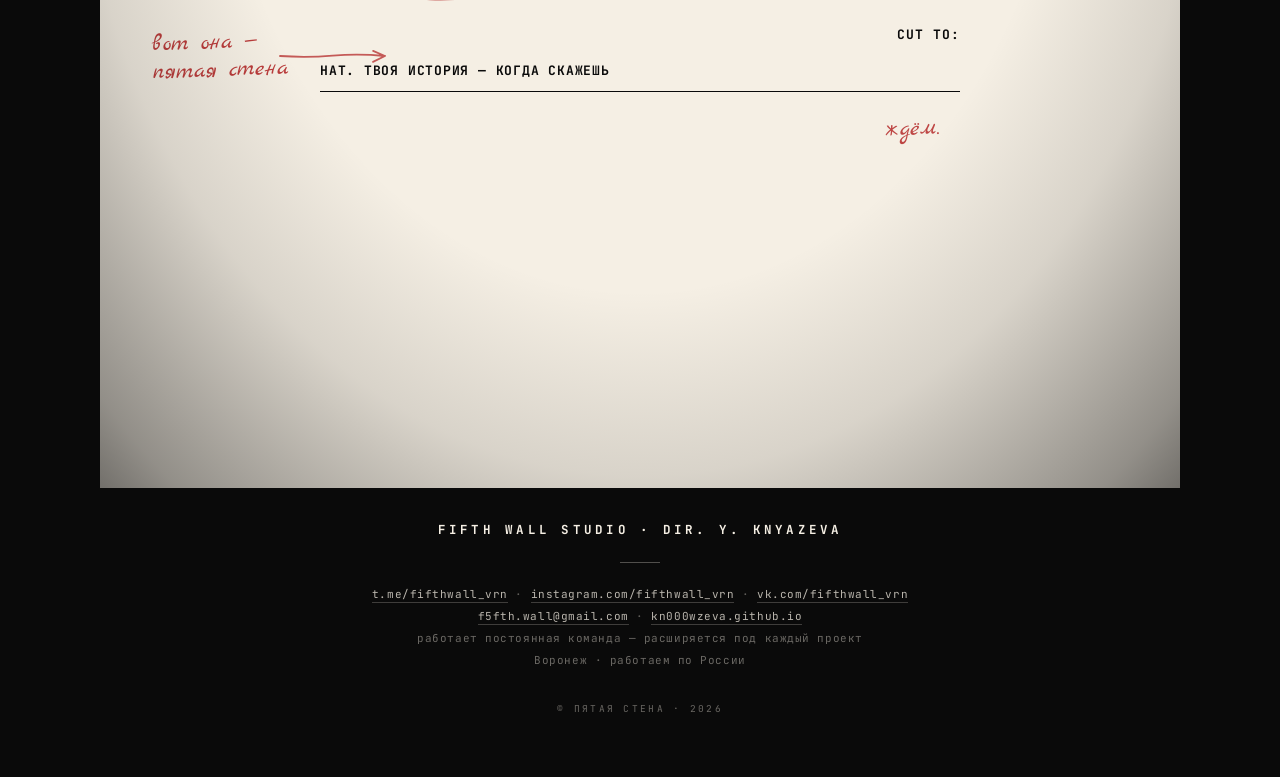
==== commit 5a9bd2f8: "update" ====
--- a/v2/index.html
+++ b/v2/index.html
@@ -542,7 +542,7 @@
     .fp-foot .play-link .arrow { display: inline-block; margin-left: 8px; transition: transform 0.25s ease; }
     .fp-foot .play-link:hover .arrow { transform: translateY(3px); }
 
-    @media (max-width: 640px) {
+    @media (max-width: 700px) {
       .requests { padding-bottom: 180px; }
       .requests::after { height: 150px; }
       .fp-scene { grid-template-columns: 1fr; gap: 20px; padding-bottom: 40px; }
@@ -1083,7 +1083,7 @@
         var(--scena) 100%);
     }
 
-    @media (max-width: 640px) {
+    @media (max-width: 700px) {
       /* Виньетка мобилки — компактнее радиус, чтобы лист занимал больше центра */
       .w2-vignette {
         background: radial-gradient(ellipse 95% 90% at center,
--- a/style.css
+++ b/style.css
@@ -490,26 +490,27 @@
   align-items: start;
 }
 
+/* Пропорция кадра — через padding-bottom, а не aspect-ratio: Safari и Chrome
+   считают aspect-ratio по-разному, и рамка получалась то альбомной, то портретной.
+   Высота от padding в процентах от ШИРИНЫ — одинаково во всех браузерах.
+   11/16 = 68.75%. */
 .shot-frame {
-  aspect-ratio: 16 / 11;
+  position: relative;
+  height: 0;
+  padding-bottom: 68.75%;
   border: 1px solid rgba(245, 239, 228, 0.28);
-  padding: 14px;
-  position: relative;
-  box-sizing: border-box;
-}
-/* Кадр задан через aspect-ratio, поэтому процентную высоту (height/max-height: 100%)
-   внутри него Safari разрешает неверно — svg и картинка съезжают. Задаём медиа
-   бокс явно, четырьмя отступами: высота больше не зависит от процентов.
-   svg центрирует содержимое сам (preserveAspectRatio), img — через object-fit. */
+}
+/* Медиа внутри кадра. Ширину и высоту задаём явно: у абсолютно спозиционированного
+   замещаемого элемента (img/svg) при width/height: auto четыре отступа НЕ задают
+   размер — берётся собственный размер файла, и картинка вылезает за рамку.
+   28px = отступ 14px с каждой стороны. */
 .shot-frame svg,
 .shot-frame .shot-fingerprint {
   position: absolute;
   top: 14px;
-  right: 14px;
-  bottom: 14px;
   left: 14px;
-  width: auto;
-  height: auto;
+  width: calc(100% - 28px);
+  height: calc(100% - 28px);
   display: block;
   object-fit: contain;
 }
@@ -1074,7 +1075,7 @@
   .right-art .art-divider { display: none; }
 }
 
-@media (max-width: 640px) {
+@media (max-width: 700px) {
   .container { padding: 0 24px; }
   /* HERO v9 на мобильном */
   .hero { padding: 24px 0; }
@@ -1083,9 +1084,22 @@
   /* На телефоне колонка справа не помещается сбоку, поэтому она перестаёт быть
      наложением и становится обычной строкой сетки — сразу под манифестом.
      Порядок задаётся гридом, разметку трогать не нужно. */
-  .hero { grid-template-rows: auto auto auto auto; }
+  .hero {
+    grid-template-rows: auto auto auto auto;
+    /* строки не растягиваются: иначе грид раздаёт им высоту секции, и заголовок
+       перестаёт центрироваться — уезжает вверх, под самый хедер */
+    align-content: start;
+    overflow: visible;
+  }
   .top-meta { grid-row: 1; }
-  .hero .container { grid-row: 2; }
+  /* Первый экран сохраняет высоту, поэтому заголовок стоит на том же отступе
+     сверху, что и на широких экранах, — а колонка уходит под него, за сгиб. */
+  .hero .container {
+    grid-row: 2;
+    min-height: calc(100svh - 140px);
+    display: grid;
+    align-content: center;
+  }
   .right-art { grid-row: 3; }
   .bottom-meta { grid-row: 4; padding-top: 48px; }
   .right-art {
@@ -1093,7 +1107,7 @@
     width: 100%;
     height: auto;
     justify-self: stretch;
-    padding: 48px 24px 0;
+    padding: 56px 24px 0;
     margin: 0;
   }
   .right-art .art-stack {
@@ -1106,7 +1120,11 @@
     -webkit-mask-image: none;
     mask-image: none;
   }
-  .quote { max-width: 100%; }
+  /* на узком экране обе колонки — по центру */
+  .stack { text-align: center; margin: 0 auto; }
+  .right-art .art-stack { text-align: center; margin: 0 auto; }
+  .right-art .art-divider { margin-left: auto; margin-right: auto; }
+  .quote { max-width: 100%; margin-left: auto; margin-right: auto; }
   /* остальные секции */
   .essence, .method, .formats, .requests, .contact { padding: 80px 0; }
   .author .container { padding-top: 80px; padding-bottom: 80px; }
